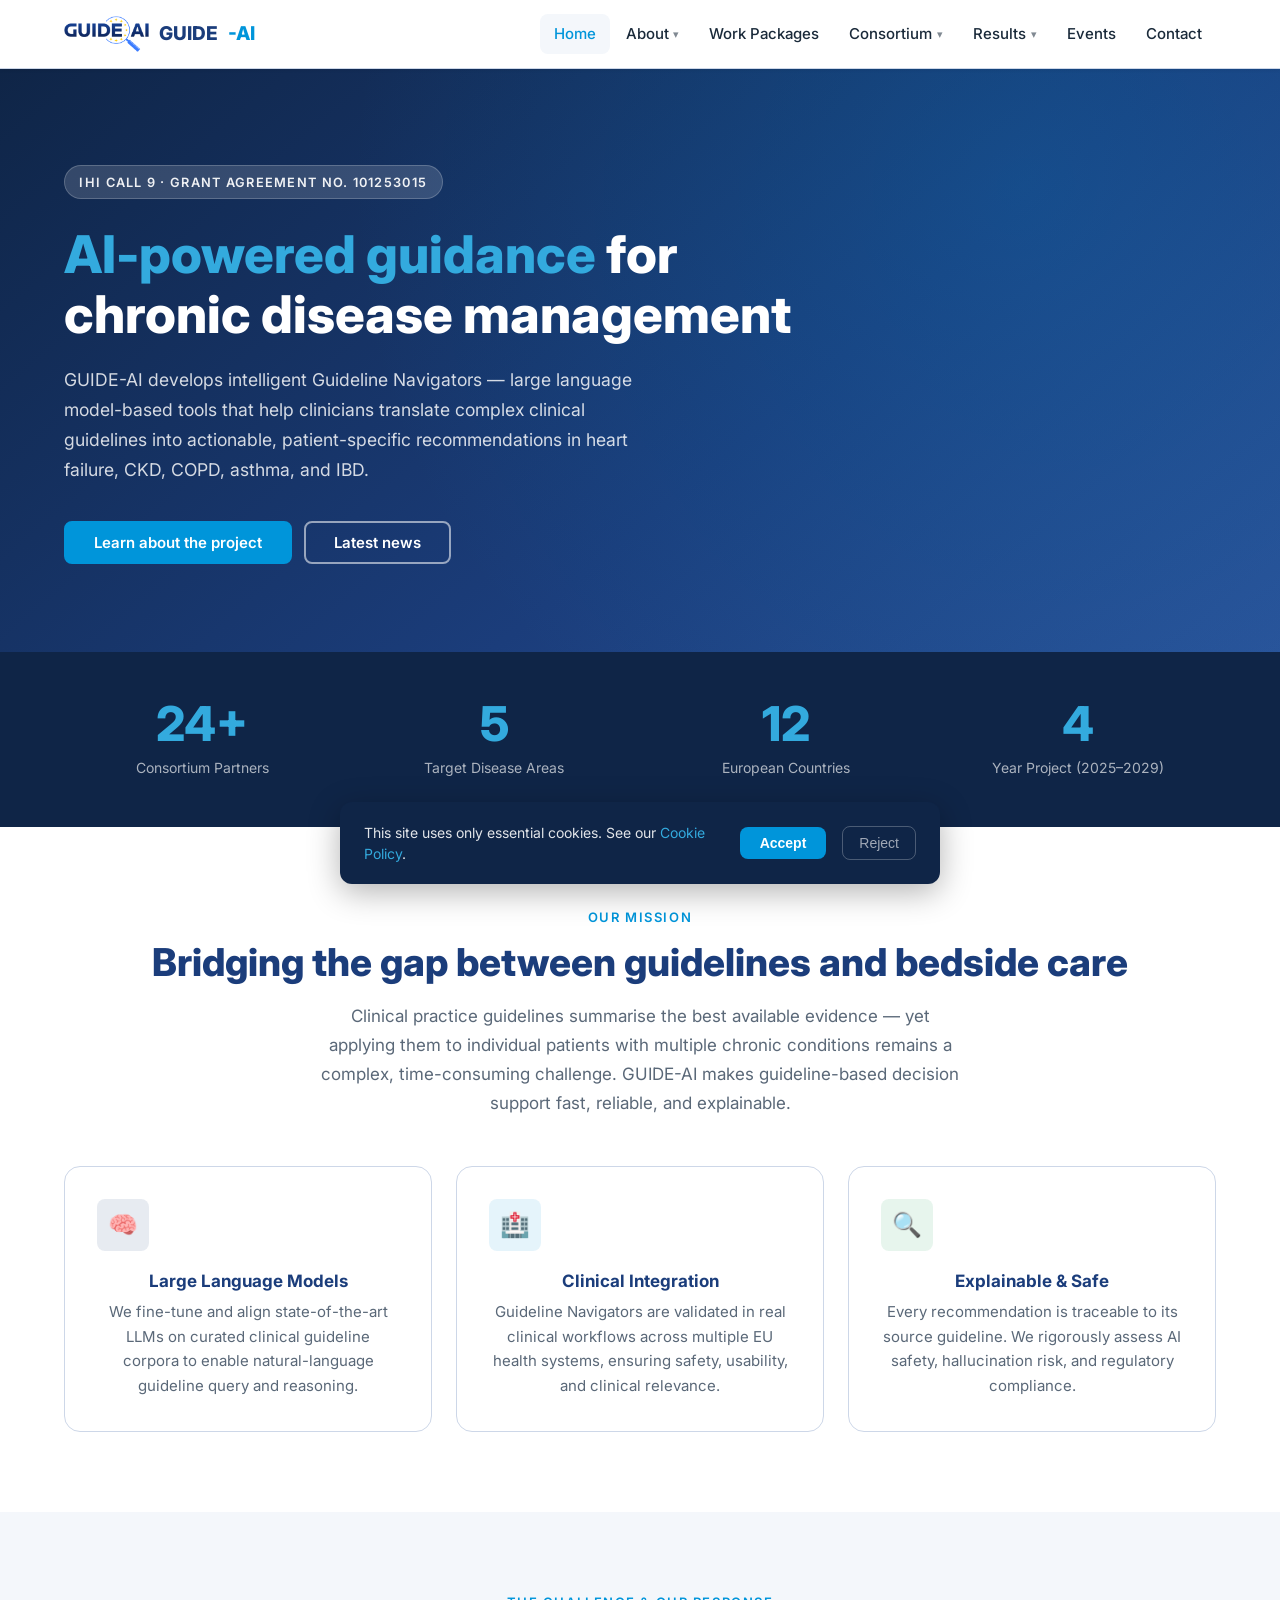
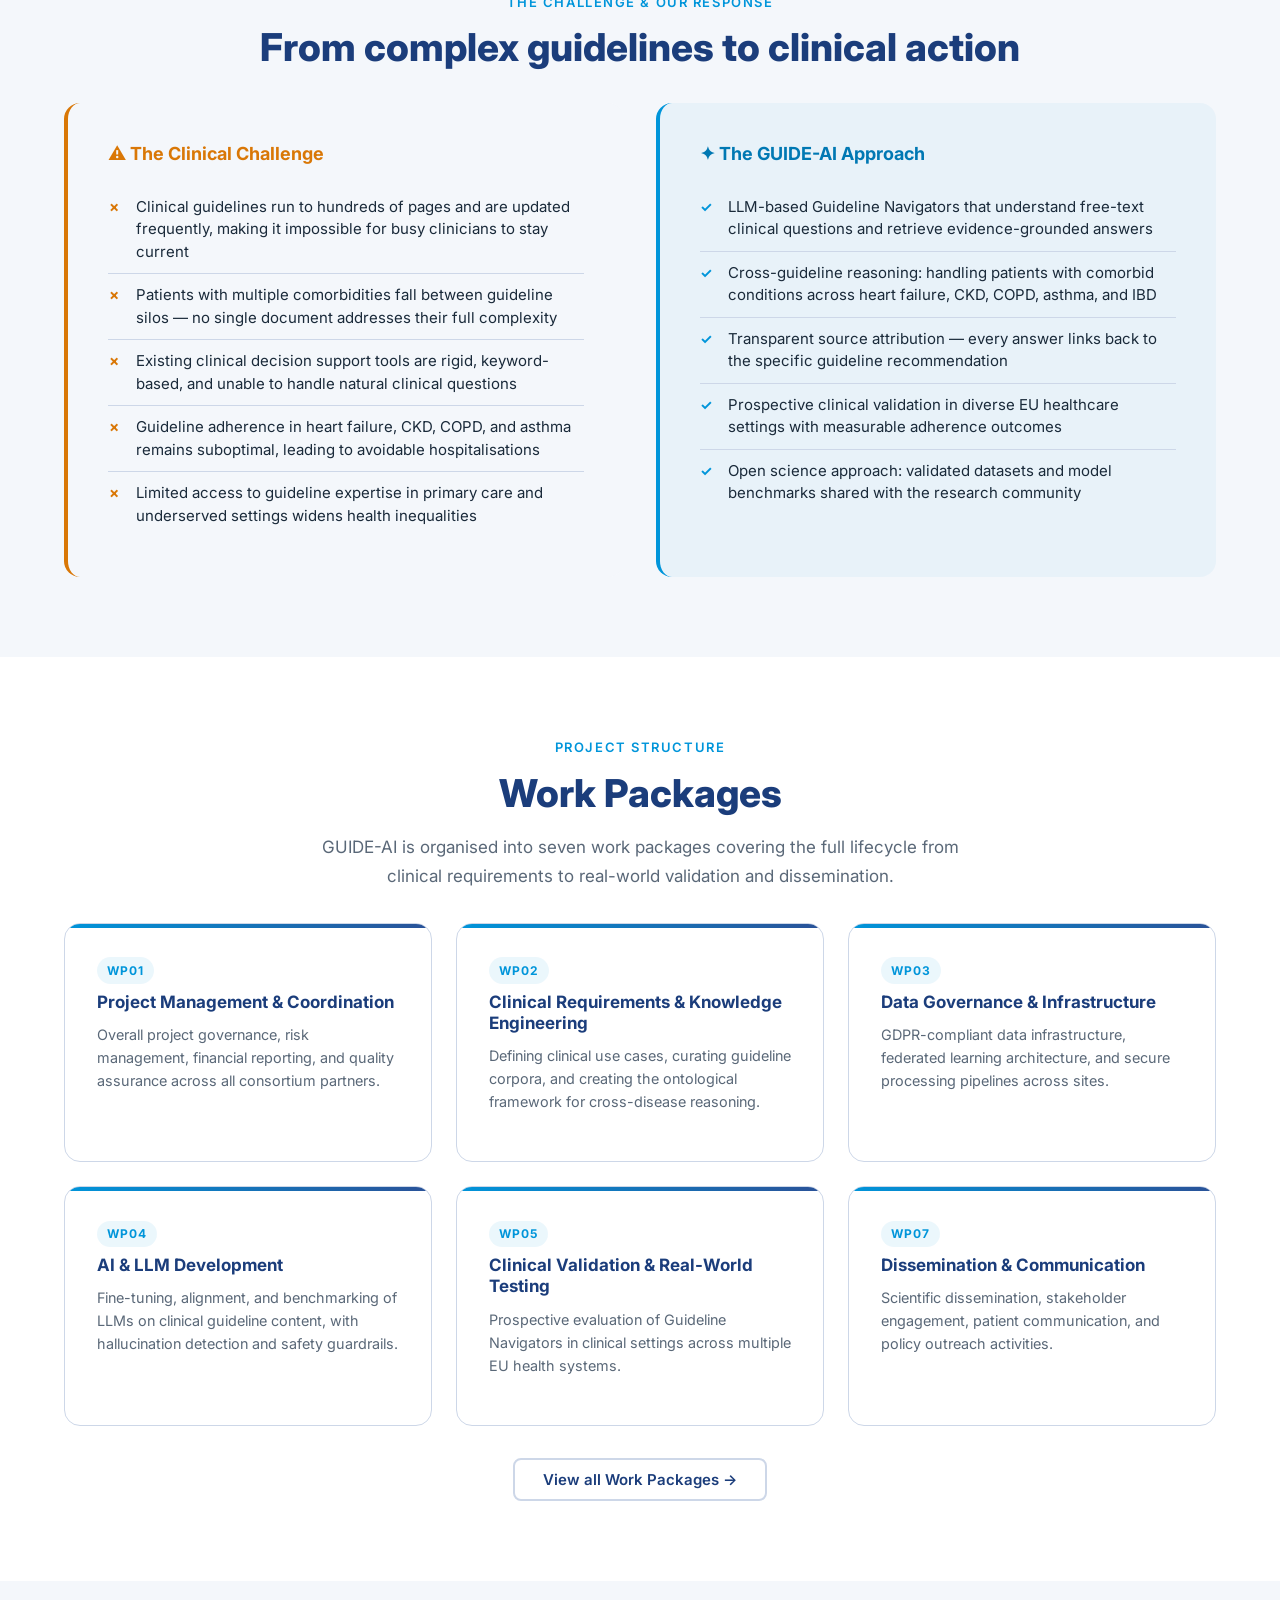
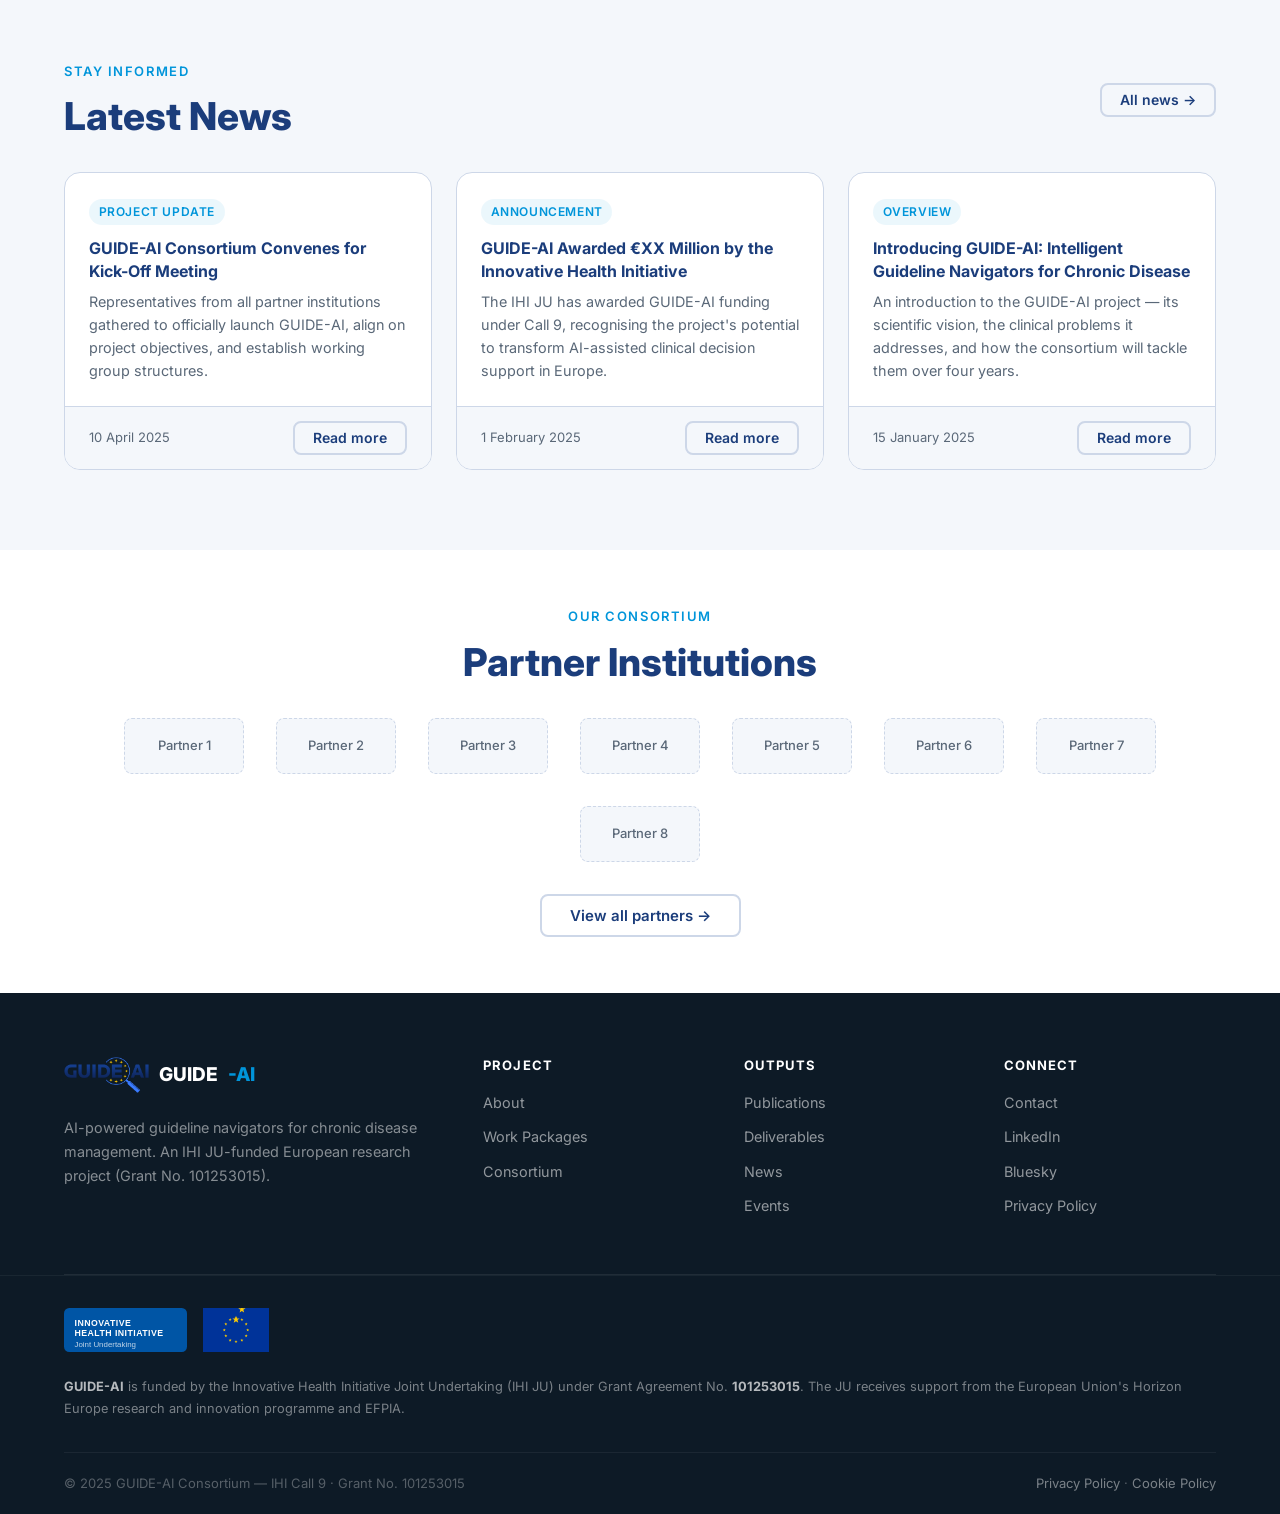
==== index.html @ acfbe8be "first vibe-coded draft" ====
<!DOCTYPE html>
<html lang="en">
<head>
  <meta charset="UTF-8">
  <meta name="viewport" content="width=device-width, initial-scale=1.0">
  <title>GUIDE-AI — AI-powered guidance for chronic disease management</title>
  <meta name="description" content="GUIDE-AI develops LLM-based Guideline Navigators to support clinical decision-making in heart failure, chronic kidney disease, COPD, and asthma. An IHI JU-funded European research project.">
  <meta property="og:title" content="GUIDE-AI">
  <meta property="og:description" content="AI-powered guideline navigators for chronic disease management.">
  <meta property="og:type" content="website">
  <link rel="icon" type="image/svg+xml" href="assets/images/favicon.svg">
  <link rel="stylesheet" href="css/style.css">
</head>
<body>

<a class="skip-link" href="#main-content">Skip to main content</a>

<!-- ═══════════════════════════════════════════════════════ NAV -->
<header>
  <nav class="navbar" role="navigation" aria-label="Main navigation">
    <div class="container">
      <div class="navbar-inner">
        <a class="navbar-brand" href="index.html" aria-label="GUIDE-AI — home">
          <img src="assets/images/logo.png" alt="" width="36" height="36" aria-hidden="true">
          GUIDE<span class="brand-ai">-AI</span>
        </a>
        <button class="nav-toggle" aria-controls="nav-menu" aria-expanded="false" aria-label="Toggle navigation">☰</button>
        <ul class="nav-menu" id="nav-menu" role="list">
          <li class="nav-item"><a class="nav-link" href="index.html">Home</a></li>
          <li class="nav-item has-dropdown">
            <a class="nav-link" href="about.html">About</a>
            <ul class="dropdown-menu" role="list">
              <li><a href="about.html#background">Background</a></li>
              <li><a href="about.html#objectives">Objectives</a></li>
              <li><a href="about.html#approach">Approach</a></li>
            </ul>
          </li>
          <li class="nav-item"><a class="nav-link" href="work-packages.html">Work Packages</a></li>
          <li class="nav-item has-dropdown">
            <a class="nav-link" href="consortium.html">Consortium</a>
            <ul class="dropdown-menu" role="list">
              <li><a href="consortium.html#partners">Partners</a></li>
              <li><a href="consortium.html#governance">Governance</a></li>
            </ul>
          </li>
          <li class="nav-item has-dropdown">
            <a class="nav-link" href="results.html">Results</a>
            <ul class="dropdown-menu" role="list">
              <li><a href="results.html#publications">Publications</a></li>
              <li><a href="results.html#deliverables">Deliverables</a></li>
              <li><a href="results.html#news">News</a></li>
            </ul>
          </li>
          <li class="nav-item"><a class="nav-link" href="events.html">Events</a></li>
          <li class="nav-item"><a class="nav-link" href="contact.html">Contact</a></li>
        </ul>
      </div>
    </div>
  </nav>
</header>

<!-- ═══════════════════════════════════════════════════════ MAIN -->
<main id="main-content">

  <!-- ── Hero ──────────────────────────────────────────────────── -->
  <section class="hero" aria-label="Project overview">
    <div class="container">
      <div class="hero-inner">
        <span class="hero-eyebrow">IHI Call 9 · Grant Agreement No. 101253015</span>
        <h1>
          <em>AI-powered guidance</em> for chronic disease management
        </h1>
        <p class="hero-lead">
          GUIDE-AI develops intelligent Guideline Navigators — large language model-based tools that
          help clinicians translate complex clinical guidelines into actionable, patient-specific recommendations
          in heart failure, CKD, COPD, asthma, and IBD.
        </p>
        <div class="hero-actions">
          <a href="about.html" class="btn btn-primary">Learn about the project</a>
          <a href="results.html#news" class="btn btn-outline-white">Latest news</a>
        </div>
      </div>
    </div>
  </section>

  <!-- ── Stats bar ─────────────────────────────────────────────── -->
  <section class="stats-bar" aria-label="Project at a glance">
    <div class="container">
      <div class="stats-grid">
        <!-- TODO: Update partner count when consortium is finalised -->
        <div class="stat-item">
          <span class="stat-number" data-target="24" data-suffix="+">24+</span>
          <span class="stat-label">Consortium Partners</span>
        </div>
        <div class="stat-item">
          <span class="stat-number" data-target="5">5</span>
          <span class="stat-label">Target Disease Areas</span>
        </div>
        <!-- TODO: Update country count -->
        <div class="stat-item">
          <span class="stat-number" data-target="12">12</span>
          <span class="stat-label">European Countries</span>
        </div>
        <div class="stat-item">
          <span class="stat-number" data-target="4">4</span>
          <span class="stat-label">Year Project (2025–2029)</span>
        </div>
      </div>
    </div>
  </section>

  <!-- ── Mission ───────────────────────────────────────────────── -->
  <section class="section" aria-labelledby="mission-heading">
    <div class="container text-center">
      <span class="section-label">Our Mission</span>
      <h2 class="section-title" id="mission-heading">Bridging the gap between guidelines and bedside care</h2>
      <p class="section-subtitle" style="margin: 0 auto 3rem;">
        Clinical practice guidelines summarise the best available evidence — yet applying them to individual patients
        with multiple chronic conditions remains a complex, time-consuming challenge.
        GUIDE-AI makes guideline-based decision support fast, reliable, and explainable.
      </p>
      <div class="grid-3">
        <div class="card aos">
          <div class="card-icon card-icon-blue" aria-hidden="true">🧠</div>
          <h3>Large Language Models</h3>
          <p>We fine-tune and align state-of-the-art LLMs on curated clinical guideline corpora to enable natural-language guideline query and reasoning.</p>
        </div>
        <div class="card aos aos-delay-1">
          <div class="card-icon card-icon-teal" aria-hidden="true">🏥</div>
          <h3>Clinical Integration</h3>
          <p>Guideline Navigators are validated in real clinical workflows across multiple EU health systems, ensuring safety, usability, and clinical relevance.</p>
        </div>
        <div class="card aos aos-delay-2">
          <div class="card-icon card-icon-success" aria-hidden="true">🔍</div>
          <h3>Explainable &amp; Safe</h3>
          <p>Every recommendation is traceable to its source guideline. We rigorously assess AI safety, hallucination risk, and regulatory compliance.</p>
        </div>
      </div>
    </div>
  </section>

  <!-- ── Problem / Solution ────────────────────────────────────── -->
  <section class="section section-light" aria-labelledby="ps-heading">
    <div class="container">
      <div class="text-center mb-lg">
        <span class="section-label">The Challenge &amp; Our Response</span>
        <h2 class="section-title" id="ps-heading">From complex guidelines to clinical action</h2>
      </div>
      <div class="ps-grid">
        <div class="ps-block problem">
          <h3>⚠ The Clinical Challenge</h3>
          <ul>
            <li>Clinical guidelines run to hundreds of pages and are updated frequently, making it impossible for busy clinicians to stay current</li>
            <li>Patients with multiple comorbidities fall between guideline silos — no single document addresses their full complexity</li>
            <li>Existing clinical decision support tools are rigid, keyword-based, and unable to handle natural clinical questions</li>
            <li>Guideline adherence in heart failure, CKD, COPD, and asthma remains suboptimal, leading to avoidable hospitalisations</li>
            <li>Limited access to guideline expertise in primary care and underserved settings widens health inequalities</li>
          </ul>
        </div>
        <div class="ps-block solution">
          <h3>✦ The GUIDE-AI Approach</h3>
          <ul>
            <li>LLM-based Guideline Navigators that understand free-text clinical questions and retrieve evidence-grounded answers</li>
            <li>Cross-guideline reasoning: handling patients with comorbid conditions across heart failure, CKD, COPD, asthma, and IBD</li>
            <li>Transparent source attribution — every answer links back to the specific guideline recommendation</li>
            <li>Prospective clinical validation in diverse EU healthcare settings with measurable adherence outcomes</li>
            <li>Open science approach: validated datasets and model benchmarks shared with the research community</li>
          </ul>
        </div>
      </div>
    </div>
  </section>

  <!-- ── Work Packages (overview) ──────────────────────────────── -->
  <section class="section" aria-labelledby="wp-overview-heading">
    <div class="container">
      <div class="text-center mb-lg">
        <span class="section-label">Project Structure</span>
        <h2 class="section-title" id="wp-overview-heading">Work Packages</h2>
        <p class="section-subtitle" style="margin: 0 auto;">
          GUIDE-AI is organised into seven work packages covering the full lifecycle from clinical requirements to real-world validation and dissemination.
        </p>
      </div>
      <div class="grid-3">
        <div class="wp-card aos">
          <span class="wp-number">WP01</span>
          <h3>Project Management &amp; Coordination</h3>
          <p>Overall project governance, risk management, financial reporting, and quality assurance across all consortium partners.</p>
        </div>
        <div class="wp-card aos aos-delay-1">
          <span class="wp-number">WP02</span>
          <h3>Clinical Requirements &amp; Knowledge Engineering</h3>
          <p>Defining clinical use cases, curating guideline corpora, and creating the ontological framework for cross-disease reasoning.</p>
        </div>
        <div class="wp-card aos aos-delay-2">
          <span class="wp-number">WP03</span>
          <h3>Data Governance &amp; Infrastructure</h3>
          <p>GDPR-compliant data infrastructure, federated learning architecture, and secure processing pipelines across sites.</p>
        </div>
        <div class="wp-card aos">
          <span class="wp-number">WP04</span>
          <h3>AI &amp; LLM Development</h3>
          <p>Fine-tuning, alignment, and benchmarking of LLMs on clinical guideline content, with hallucination detection and safety guardrails.</p>
        </div>
        <div class="wp-card aos aos-delay-1">
          <span class="wp-number">WP05</span>
          <h3>Clinical Validation &amp; Real-World Testing</h3>
          <p>Prospective evaluation of Guideline Navigators in clinical settings across multiple EU health systems.</p>
        </div>
        <div class="wp-card aos aos-delay-2">
          <span class="wp-number">WP07</span>
          <h3>Dissemination &amp; Communication</h3>
          <p>Scientific dissemination, stakeholder engagement, patient communication, and policy outreach activities.</p>
        </div>
      </div>
      <div class="text-center mt-lg">
        <a href="work-packages.html" class="btn btn-outline">View all Work Packages →</a>
      </div>
    </div>
  </section>

  <!-- ── News ──────────────────────────────────────────────────── -->
  <section class="section section-light" aria-labelledby="news-heading">
    <div class="container">
      <div class="d-flex align-center flex-wrap gap-md mb-lg" style="justify-content: space-between;">
        <div>
          <span class="section-label">Stay Informed</span>
          <h2 class="section-title" id="news-heading" style="margin-bottom:0">Latest News</h2>
        </div>
        <a href="results.html#news" class="btn btn-outline btn-sm">All news →</a>
      </div>
      <div class="grid-3">
        <!-- News item 1 -->
        <article class="news-card aos">
          <div class="news-card-body">
            <span class="news-tag">Project Update</span>
            <h3>GUIDE-AI Consortium Convenes for Kick-Off Meeting</h3>
            <p>Representatives from all partner institutions gathered to officially launch GUIDE-AI, align on project objectives, and establish working group structures.</p>
          </div>
          <div class="news-card-footer">
            <time class="news-date" datetime="2025-04-10">10 April 2025</time>
            <a href="results.html#news" class="btn btn-outline btn-sm">Read more</a>
          </div>
        </article>
        <!-- News item 2 -->
        <article class="news-card aos aos-delay-1">
          <div class="news-card-body">
            <span class="news-tag">Announcement</span>
            <h3>GUIDE-AI Awarded €XX Million by the Innovative Health Initiative</h3>
            <p>The IHI JU has awarded GUIDE-AI funding under Call 9, recognising the project's potential to transform AI-assisted clinical decision support in Europe.</p>
          </div>
          <div class="news-card-footer">
            <time class="news-date" datetime="2025-02-01">1 February 2025</time>
            <a href="results.html#news" class="btn btn-outline btn-sm">Read more</a>
          </div>
        </article>
        <!-- News item 3 -->
        <article class="news-card aos aos-delay-2">
          <div class="news-card-body">
            <span class="news-tag">Overview</span>
            <h3>Introducing GUIDE-AI: Intelligent Guideline Navigators for Chronic Disease</h3>
            <p>An introduction to the GUIDE-AI project — its scientific vision, the clinical problems it addresses, and how the consortium will tackle them over four years.</p>
          </div>
          <div class="news-card-footer">
            <time class="news-date" datetime="2025-01-15">15 January 2025</time>
            <a href="results.html#news" class="btn btn-outline btn-sm">Read more</a>
          </div>
        </article>
      </div>
    </div>
  </section>

  <!-- ── Partners strip ────────────────────────────────────────── -->
  <section class="partners-strip" aria-labelledby="partners-heading">
    <div class="container text-center">
      <span class="section-label">Our Consortium</span>
      <h2 class="section-title" id="partners-heading" style="margin-bottom:2rem;">Partner Institutions</h2>
      <!-- TODO: Replace placeholders with actual partner logos once received -->
      <div class="partners-grid">
        <div class="partner-placeholder">Partner 1</div>
        <div class="partner-placeholder">Partner 2</div>
        <div class="partner-placeholder">Partner 3</div>
        <div class="partner-placeholder">Partner 4</div>
        <div class="partner-placeholder">Partner 5</div>
        <div class="partner-placeholder">Partner 6</div>
        <div class="partner-placeholder">Partner 7</div>
        <div class="partner-placeholder">Partner 8</div>
      </div>
      <a href="consortium.html" class="btn btn-outline mt-lg">View all partners →</a>
    </div>
  </section>

</main>

<!-- ═══════════════════════════════════════════════════════ FOOTER -->
<footer class="footer" role="contentinfo">
  <div class="container">
    <div class="footer-top">
      <div class="footer-brand">
        <a class="navbar-brand" href="index.html" aria-label="GUIDE-AI — home">
          <img src="assets/images/logo.png" alt="" width="30" height="30" aria-hidden="true">
          GUIDE<span class="brand-ai">-AI</span>
        </a>
        <p>AI-powered guideline navigators for chronic disease management. An IHI JU-funded European research project (Grant No. 101253015).</p>
      </div>
      <div class="footer-col">
        <h4>Project</h4>
        <ul>
          <li><a href="about.html">About</a></li>
          <li><a href="work-packages.html">Work Packages</a></li>
          <li><a href="consortium.html">Consortium</a></li>
        </ul>
      </div>
      <div class="footer-col">
        <h4>Outputs</h4>
        <ul>
          <li><a href="results.html#publications">Publications</a></li>
          <li><a href="results.html#deliverables">Deliverables</a></li>
          <li><a href="results.html#news">News</a></li>
          <li><a href="events.html">Events</a></li>
        </ul>
      </div>
      <div class="footer-col">
        <h4>Connect</h4>
        <ul>
          <li><a href="contact.html">Contact</a></li>
          <!-- TODO: Update with real LinkedIn/Bluesky handles -->
          <li><a href="https://linkedin.com" target="_blank" rel="noopener noreferrer">LinkedIn</a></li>
          <li><a href="https://bsky.app" target="_blank" rel="noopener noreferrer">Bluesky</a></li>
          <li><a href="privacy.html">Privacy Policy</a></li>
        </ul>
      </div>
    </div>
  </div>
  <div class="footer-eu-bar">
    <div class="container">
      <div class="footer-eu-inner">
        <div class="footer-eu-logos">
          <img src="assets/images/ihi-logo.svg" alt="IHI Joint Undertaking" height="38">
          <img src="assets/images/eu-flag.svg" alt="European Union" height="32">
        </div>
        <p class="footer-eu-text">
          <strong>GUIDE-AI</strong> is funded by the Innovative Health Initiative Joint Undertaking (IHI JU) under Grant Agreement No.&nbsp;<strong>101253015</strong>.
          The JU receives support from the European Union's Horizon Europe research and innovation programme and EFPIA.
        </p>
      </div>
    </div>
  </div>
  <div class="container">
    <div class="footer-bottom">
      <span>© 2025 GUIDE-AI Consortium — IHI Call 9 · Grant No. 101253015</span>
      <span><a href="privacy.html">Privacy Policy</a> · <a href="privacy.html#cookies">Cookie Policy</a></span>
    </div>
  </div>
</footer>

<script src="js/main.js"></script>
</body>
</html>
---- css/style.css ----
@import url('https://fonts.googleapis.com/css2?family=Inter:wght@300;400;500;600;700;800&display=swap');

/* =============================================================
   CSS Variables  –  swap brand colours here when assets arrive
   ============================================================= */
:root {
  --primary:        #1B3D7B;
  --primary-dark:   #0F2547;
  --primary-light:  #2A5298;
  --accent:         #0095DA;
  --accent-dark:    #0078B3;
  --accent-light:   #33AADE;

  --white:   #FFFFFF;
  --light:   #F4F7FB;
  --mid:     #E2EAF4;
  --border:  #CDD7E8;
  --text:    #1A2A3A;
  --muted:   #5A6878;
  --dark:    #0D1A26;

  --success: #1A9C4F;
  --warning: #D97706;

  --section-y:  5rem;
  --radius:     0.5rem;
  --radius-lg:  1rem;
  --shadow-sm:  0 1px 4px rgba(0,0,0,.08);
  --shadow:     0 4px 20px rgba(0,0,0,.10);
  --shadow-lg:  0 8px 40px rgba(0,0,0,.14);
  --transition: .25s ease;
}

/* =============================================================
   Reset & base
   ============================================================= */
*, *::before, *::after { box-sizing: border-box; margin: 0; padding: 0; }

html { scroll-behavior: smooth; font-size: 16px; }

body {
  font-family: 'Inter', -apple-system, BlinkMacSystemFont, 'Segoe UI', sans-serif;
  color: var(--text);
  background: var(--white);
  line-height: 1.65;
  overflow-x: hidden;
}

img { max-width: 100%; height: auto; display: block; }

a { color: var(--accent); text-decoration: none; transition: color var(--transition); }
a:hover { color: var(--accent-dark); }

h1, h2, h3, h4, h5, h6 {
  font-weight: 700;
  line-height: 1.25;
  color: var(--primary);
}

/* =============================================================
   Skip link (accessibility)
   ============================================================= */
.skip-link {
  position: absolute;
  top: -100%;
  left: 1rem;
  background: var(--accent);
  color: var(--white);
  padding: .5rem 1rem;
  border-radius: 0 0 var(--radius) var(--radius);
  font-weight: 600;
  z-index: 9999;
  transition: top .2s;
}
.skip-link:focus { top: 0; }

/* =============================================================
   Layout helpers
   ============================================================= */
.container {
  width: 100%;
  max-width: 1200px;
  margin: 0 auto;
  padding: 0 1.5rem;
}

.section      { padding: var(--section-y) 0; }
.section-light { background: var(--light); }
.section-mid   { background: var(--mid); }
.section-dark  {
  background: var(--primary);
  color: var(--white);
}
.section-dark h2,
.section-dark h3 { color: var(--white); }
.section-dark .section-label   { color: var(--accent-light); }
.section-dark .section-subtitle { color: rgba(255,255,255,.75); }

.grid-2 { display: grid; grid-template-columns: 1fr 1fr;          gap: 2rem; }
.grid-3 { display: grid; grid-template-columns: repeat(3, 1fr);   gap: 1.5rem; }
.grid-4 { display: grid; grid-template-columns: repeat(4, 1fr);   gap: 1.5rem; }

/* =============================================================
   Typography helpers
   ============================================================= */
.section-label {
  display: block;
  font-size: .8125rem;
  font-weight: 600;
  letter-spacing: .12em;
  text-transform: uppercase;
  color: var(--accent);
  margin-bottom: .625rem;
}

.section-title {
  font-size: clamp(1.75rem, 3vw, 2.5rem);
  font-weight: 800;
  color: var(--primary);
  margin-bottom: 1rem;
}

.section-subtitle {
  font-size: 1.0625rem;
  color: var(--muted);
  max-width: 640px;
  line-height: 1.7;
}

/* =============================================================
   Buttons
   ============================================================= */
.btn {
  display: inline-flex;
  align-items: center;
  gap: .5rem;
  padding: .75rem 1.75rem;
  font-size: .9375rem;
  font-weight: 600;
  border-radius: var(--radius);
  border: 2px solid transparent;
  cursor: pointer;
  text-decoration: none;
  transition: var(--transition);
  line-height: 1;
  white-space: nowrap;
}

.btn-primary {
  background: var(--accent);
  color: var(--white);
  border-color: var(--accent);
}
.btn-primary:hover {
  background: var(--accent-dark);
  border-color: var(--accent-dark);
  color: var(--white);
  box-shadow: 0 4px 20px rgba(0,149,218,.4);
  transform: translateY(-1px);
}

.btn-outline-white {
  background: transparent;
  color: var(--white);
  border-color: rgba(255,255,255,.55);
}
.btn-outline-white:hover {
  background: rgba(255,255,255,.12);
  border-color: var(--white);
  color: var(--white);
}

.btn-outline {
  background: transparent;
  color: var(--primary);
  border-color: var(--border);
}
.btn-outline:hover {
  border-color: var(--accent);
  color: var(--accent);
  background: rgba(0,149,218,.05);
}

.btn-sm { padding: .5rem 1.125rem; font-size: .875rem; }

/* =============================================================
   Navigation
   ============================================================= */
.navbar {
  position: sticky;
  top: 0;
  z-index: 1000;
  background: var(--white);
  border-bottom: 1px solid var(--border);
  box-shadow: var(--shadow-sm);
  transition: box-shadow var(--transition);
}
.navbar.scrolled { box-shadow: var(--shadow); }

.navbar-inner {
  display: flex;
  align-items: center;
  justify-content: space-between;
  height: 68px;
}

.navbar-brand {
  display: inline-flex;
  align-items: center;
  gap: .625rem;
  color: var(--primary);
  font-weight: 800;
  font-size: 1.1875rem;
  text-decoration: none;
  flex-shrink: 0;
}
.navbar-brand img { height: 36px; width: auto; }
.navbar-brand .brand-ai { color: var(--accent); }

.nav-menu {
  display: flex;
  align-items: center;
  gap: .125rem;
  list-style: none;
}

.nav-item { position: relative; }

.nav-link {
  display: block;
  padding: .5rem .875rem;
  font-size: .9375rem;
  font-weight: 500;
  color: var(--text);
  border-radius: var(--radius);
  transition: var(--transition);
  white-space: nowrap;
  text-decoration: none;
}
.nav-link:hover,
.nav-link.active { color: var(--accent); background: var(--light); }

.has-dropdown > .nav-link::after {
  content: '▾';
  margin-left: .3rem;
  font-size: .7rem;
  opacity: .55;
  vertical-align: middle;
}

.dropdown-menu {
  display: none;
  position: absolute;
  top: calc(100% + .375rem);
  left: 0;
  background: var(--white);
  border: 1px solid var(--border);
  border-radius: var(--radius);
  box-shadow: var(--shadow);
  min-width: 200px;
  padding: .375rem;
  z-index: 200;
}
.dropdown-menu a {
  display: block;
  padding: .5rem .75rem;
  color: var(--text);
  font-size: .9rem;
  border-radius: calc(var(--radius) - 2px);
  transition: var(--transition);
  text-decoration: none;
}
.dropdown-menu a:hover { color: var(--accent); background: var(--light); }

.has-dropdown:hover .dropdown-menu,
.has-dropdown:focus-within .dropdown-menu { display: block; }

.nav-toggle {
  display: none;
  background: none;
  border: 1px solid var(--border);
  border-radius: var(--radius);
  padding: .4rem .65rem;
  cursor: pointer;
  color: var(--text);
  font-size: 1.3rem;
  line-height: 1;
  transition: var(--transition);
}
.nav-toggle:hover { background: var(--light); }

/* =============================================================
   Hero
   ============================================================= */
.hero {
  position: relative;
  overflow: hidden;
  background: linear-gradient(140deg, var(--primary-dark) 0%, var(--primary) 60%, var(--primary-light) 100%);
  color: var(--white);
  padding: 6rem 0 5.5rem;
}
.hero::after {
  content: '';
  position: absolute;
  inset: 0;
  background-image: radial-gradient(circle at 80% 20%, rgba(0,149,218,.18) 0%, transparent 60%);
  pointer-events: none;
}

.hero-inner {
  position: relative;
  z-index: 1;
  max-width: 760px;
}

.hero-eyebrow {
  display: inline-block;
  background: rgba(255,255,255,.15);
  color: rgba(255,255,255,.92);
  font-size: .8rem;
  font-weight: 600;
  letter-spacing: .1em;
  text-transform: uppercase;
  padding: .35rem .9rem;
  border-radius: 100px;
  margin-bottom: 1.625rem;
  border: 1px solid rgba(255,255,255,.2);
}

.hero h1 {
  color: var(--white);
  font-size: clamp(2rem, 4.5vw, 3.25rem);
  font-weight: 800;
  line-height: 1.15;
  margin-bottom: 1.25rem;
}
.hero h1 em { font-style: normal; color: var(--accent-light); }

.hero-lead {
  font-size: 1.1rem;
  color: rgba(255,255,255,.82);
  margin-bottom: 2.25rem;
  line-height: 1.7;
  max-width: 600px;
}

.hero-actions { display: flex; flex-wrap: wrap; gap: .75rem; align-items: center; }

/* =============================================================
   Stats bar
   ============================================================= */
.stats-bar {
  background: var(--primary-dark);
  padding: 3rem 0;
}

.stats-grid {
  display: grid;
  grid-template-columns: repeat(4, 1fr);
  gap: 1rem;
  text-align: center;
}

.stat-item {}

.stat-number {
  display: block;
  font-size: clamp(2.25rem, 4vw, 3rem);
  font-weight: 800;
  color: var(--accent-light);
  line-height: 1;
}

.stat-label {
  display: block;
  font-size: .875rem;
  color: rgba(255,255,255,.65);
  margin-top: .5rem;
  font-weight: 400;
}

/* =============================================================
   Cards
   ============================================================= */
.card {
  background: var(--white);
  border: 1px solid var(--border);
  border-radius: var(--radius-lg);
  padding: 2rem;
  height: 100%;
  transition: var(--transition);
}
.card:hover { box-shadow: var(--shadow); border-color: var(--accent-light); transform: translateY(-2px); }

.card-icon {
  width: 52px;
  height: 52px;
  border-radius: var(--radius);
  display: flex;
  align-items: center;
  justify-content: center;
  font-size: 1.5rem;
  margin-bottom: 1.25rem;
  flex-shrink: 0;
}
.card-icon-blue    { background: rgba(27,61,123,.1); }
.card-icon-teal    { background: rgba(0,149,218,.1); }
.card-icon-success { background: rgba(26,156,79,.1); }

.card h3 { font-size: 1.0625rem; margin-bottom: .5rem; color: var(--primary); }
.card p  { font-size: .9375rem; color: var(--muted); margin: 0; line-height: 1.65; }

/* =============================================================
   Problem / Solution block
   ============================================================= */
.ps-grid {
  display: grid;
  grid-template-columns: 1fr 1fr;
  gap: 2rem;
  align-items: stretch;
}

.ps-block {
  padding: 2.5rem;
  border-radius: var(--radius-lg);
}
.ps-block.problem {
  background: var(--light);
  border-left: 4px solid var(--warning);
}
.ps-block.solution {
  background: rgba(0,149,218,.05);
  border-left: 4px solid var(--accent);
}

.ps-block h3 {
  font-size: 1.125rem;
  margin-bottom: 1.25rem;
  display: flex;
  align-items: center;
  gap: .625rem;
}
.ps-block.problem h3 { color: var(--warning); }
.ps-block.solution h3 { color: var(--accent-dark); }

.ps-block ul { list-style: none; }
.ps-block ul li {
  padding: .625rem 0 .625rem 1.75rem;
  position: relative;
  font-size: .9375rem;
  color: var(--text);
  border-bottom: 1px solid var(--border);
  line-height: 1.5;
}
.ps-block ul li:last-child { border-bottom: none; }
.ps-block ul li::before {
  position: absolute;
  left: 0;
  font-weight: 700;
  font-size: .875rem;
}
.ps-block.problem  ul li::before { content: '✗'; color: var(--warning); }
.ps-block.solution ul li::before { content: '✓'; color: var(--accent); }

/* =============================================================
   WP Cards
   ============================================================= */
.wp-card {
  background: var(--white);
  border: 1px solid var(--border);
  border-radius: var(--radius-lg);
  padding: 2rem;
  position: relative;
  overflow: hidden;
  transition: var(--transition);
  height: 100%;
}
.wp-card::before {
  content: '';
  position: absolute;
  top: 0; left: 0; right: 0;
  height: 4px;
  background: linear-gradient(90deg, var(--accent), var(--primary-light));
}
.wp-card:hover { box-shadow: var(--shadow); transform: translateY(-2px); }

.wp-number {
  display: inline-block;
  font-size: .75rem;
  font-weight: 700;
  letter-spacing: .1em;
  text-transform: uppercase;
  color: var(--accent);
  margin-bottom: .5rem;
  background: rgba(0,149,218,.08);
  padding: .2rem .6rem;
  border-radius: 100px;
}

.wp-card h3 { font-size: 1.0625rem; margin-bottom: .625rem; color: var(--primary); }
.wp-card p  { font-size: .9rem; color: var(--muted); margin-bottom: 1rem; line-height: 1.6; }

.wp-lead {
  font-size: .8125rem;
  color: var(--muted);
  display: flex;
  align-items: center;
  gap: .35rem;
}
.wp-lead::before { content: '👤'; font-size: .75rem; }

/* =============================================================
   News cards
   ============================================================= */
.news-card {
  background: var(--white);
  border: 1px solid var(--border);
  border-radius: var(--radius-lg);
  overflow: hidden;
  display: flex;
  flex-direction: column;
  transition: var(--transition);
}
.news-card:hover { box-shadow: var(--shadow); transform: translateY(-2px); }

.news-card-body { padding: 1.5rem; flex: 1; }
.news-card-footer {
  padding: .875rem 1.5rem;
  background: var(--light);
  border-top: 1px solid var(--border);
  display: flex;
  align-items: center;
  justify-content: space-between;
}

.news-tag {
  display: inline-block;
  font-size: .75rem;
  font-weight: 600;
  letter-spacing: .05em;
  text-transform: uppercase;
  color: var(--accent);
  background: rgba(0,149,218,.08);
  padding: .2rem .6rem;
  border-radius: 100px;
  margin-bottom: .75rem;
}

.news-card h3 { font-size: 1rem; margin-bottom: .5rem; color: var(--primary); line-height: 1.4; }
.news-card p  { font-size: .9rem; color: var(--muted); margin: 0; line-height: 1.6; }

.news-date { font-size: .8125rem; color: var(--muted); }

/* =============================================================
   Partners strip
   ============================================================= */
.partners-strip { padding: 3.5rem 0; }

.partners-grid {
  display: flex;
  flex-wrap: wrap;
  gap: 2rem;
  align-items: center;
  justify-content: center;
}

.partner-placeholder {
  display: flex;
  align-items: center;
  justify-content: center;
  height: 56px;
  min-width: 120px;
  padding: 0 1.25rem;
  background: var(--light);
  border: 1px dashed var(--border);
  border-radius: var(--radius);
  font-size: .8125rem;
  color: var(--muted);
  font-weight: 500;
  transition: var(--transition);
}
.partner-placeholder:hover { border-color: var(--accent-light); color: var(--accent-dark); }

.partner-logo {
  height: 52px;
  width: auto;
  max-width: 140px;
  filter: grayscale(1);
  opacity: .6;
  transition: var(--transition);
  object-fit: contain;
}
.partner-logo:hover { filter: grayscale(0); opacity: 1; }

/* =============================================================
   Page header (inner pages)
   ============================================================= */
.page-header {
  background: linear-gradient(135deg, var(--primary-dark) 0%, var(--primary) 100%);
  color: var(--white);
  padding: 4rem 0;
}
.page-header h1 {
  color: var(--white);
  font-size: clamp(1.75rem, 3vw, 2.625rem);
  margin-top: 1rem;
}
.page-header p {
  color: rgba(255,255,255,.78);
  max-width: 600px;
  margin-top: .875rem;
  font-size: 1.0625rem;
  line-height: 1.7;
}

.breadcrumb {
  list-style: none;
  display: flex;
  align-items: center;
  gap: .375rem;
  font-size: .875rem;
  color: rgba(255,255,255,.55);
}
.breadcrumb li + li::before { content: '›'; margin-right: .375rem; }
.breadcrumb a { color: rgba(255,255,255,.7); }
.breadcrumb a:hover { color: var(--white); }
.breadcrumb [aria-current] { color: rgba(255,255,255,.9); }

/* =============================================================
   Tags / badges
   ============================================================= */
.tag {
  display: inline-block;
  padding: .2rem .7rem;
  border-radius: 100px;
  font-size: .75rem;
  font-weight: 600;
  background: var(--light);
  color: var(--muted);
}
.tag-blue    { background: rgba(27,61,123,.1);  color: var(--primary); }
.tag-teal    { background: rgba(0,149,218,.1);  color: var(--accent-dark); }
.tag-success { background: rgba(26,156,79,.1);  color: var(--success); }
.tag-warning { background: rgba(217,119,6,.1);  color: var(--warning); }

/* =============================================================
   Table
   ============================================================= */
.table-wrap {
  overflow-x: auto;
  border-radius: var(--radius-lg);
  border: 1px solid var(--border);
}

table { width: 100%; border-collapse: collapse; }
thead th {
  background: var(--primary);
  color: var(--white);
  padding: .875rem 1.25rem;
  text-align: left;
  font-size: .875rem;
  font-weight: 600;
  white-space: nowrap;
}
tbody td {
  padding: .875rem 1.25rem;
  border-bottom: 1px solid var(--border);
  font-size: .9rem;
  color: var(--text);
  vertical-align: top;
}
tbody tr:last-child td { border-bottom: none; }
tbody tr:nth-child(even) td { background: var(--light); }
tbody tr:hover td { background: rgba(0,149,218,.04); }

/* =============================================================
   Timeline
   ============================================================= */
.timeline { position: relative; padding-left: 2.5rem; }
.timeline::before {
  content: '';
  position: absolute;
  left: .5rem; top: 0; bottom: 0;
  width: 2px;
  background: var(--border);
}

.timeline-item { position: relative; margin-bottom: 2.25rem; }
.timeline-item::before {
  content: '';
  position: absolute;
  left: -2.25rem;
  top: .3rem;
  width: 14px; height: 14px;
  border-radius: 50%;
  background: var(--accent);
  border: 3px solid var(--white);
  box-shadow: 0 0 0 2px var(--accent);
}

.timeline-date {
  display: block;
  font-size: .8125rem;
  font-weight: 600;
  color: var(--accent);
  text-transform: uppercase;
  letter-spacing: .06em;
  margin-bottom: .25rem;
}
.timeline-item h3 { font-size: 1rem; margin-bottom: .375rem; }
.timeline-item p  { font-size: .9rem; color: var(--muted); margin: 0; }

/* =============================================================
   Alerts / callouts
   ============================================================= */
.alert {
  padding: 1rem 1.25rem;
  border-radius: var(--radius);
  border-left: 4px solid;
  font-size: .9375rem;
  line-height: 1.6;
}
.alert-info    { background: rgba(0,149,218,.07);  border-color: var(--accent);   color: var(--primary-dark); }
.alert-success { background: rgba(26,156,79,.07);  border-color: var(--success);  color: #0d4a27; }

/* =============================================================
   Events
   ============================================================= */
.event-card {
  display: flex;
  gap: 1.5rem;
  padding: 1.75rem;
  background: var(--white);
  border: 1px solid var(--border);
  border-radius: var(--radius-lg);
  transition: var(--transition);
}
.event-card:hover { box-shadow: var(--shadow); border-color: var(--accent-light); }

.event-date-box {
  flex-shrink: 0;
  width: 68px;
  height: 68px;
  background: var(--primary);
  border-radius: var(--radius);
  display: flex;
  flex-direction: column;
  align-items: center;
  justify-content: center;
  color: var(--white);
}
.event-date-box .ev-day   { font-size: 1.625rem; font-weight: 800; line-height: 1; }
.event-date-box .ev-month { font-size: .7rem; font-weight: 600; text-transform: uppercase; letter-spacing: .05em; opacity: .8; }

.event-body { flex: 1; min-width: 0; }
.event-body h3 { font-size: 1.0625rem; margin-bottom: .375rem; color: var(--primary); }
.event-body p  { font-size: .9rem; color: var(--muted); margin-bottom: .625rem; }

.event-meta {
  display: flex;
  flex-wrap: wrap;
  gap: .5rem;
  align-items: center;
  font-size: .8125rem;
  color: var(--muted);
}
.event-meta span::before { content: '•'; margin-right: .4rem; }
.event-meta span:first-child::before { content: ''; margin: 0; }

/* =============================================================
   Footer
   ============================================================= */
.footer {
  background: var(--dark);
  color: rgba(255,255,255,.65);
  padding-top: 4rem;
}

.footer-top {
  display: grid;
  grid-template-columns: 1.75fr 1fr 1fr 1fr;
  gap: 3rem;
  padding-bottom: 3rem;
  border-bottom: 1px solid rgba(255,255,255,.08);
}

.footer-brand .navbar-brand { color: var(--white); }
.footer-brand p {
  font-size: .9rem;
  color: rgba(255,255,255,.5);
  margin-top: 1rem;
  line-height: 1.65;
}

.footer-col h4 {
  color: var(--white);
  font-size: .8125rem;
  font-weight: 700;
  letter-spacing: .08em;
  text-transform: uppercase;
  margin-bottom: 1rem;
}
.footer-col ul { list-style: none; }
.footer-col ul li { margin-bottom: .5rem; }
.footer-col ul li a {
  color: rgba(255,255,255,.55);
  font-size: .9rem;
  transition: var(--transition);
  text-decoration: none;
}
.footer-col ul li a:hover { color: var(--accent-light); }

.footer-eu-bar {
  padding: 2rem 0;
  border-top: 1px solid rgba(255,255,255,.05);
}
.footer-eu-inner {
  display: flex;
  align-items: flex-start;
  gap: 1.5rem;
  flex-wrap: wrap;
}
.footer-eu-logos {
  display: flex;
  gap: 1rem;
  align-items: center;
  flex-shrink: 0;
}
.footer-eu-logos img {
  height: 44px;
  width: auto;
}
.footer-eu-text {
  font-size: .8rem;
  color: rgba(255,255,255,.45);
  line-height: 1.7;
}
.footer-eu-text strong { color: rgba(255,255,255,.7); }

.footer-bottom {
  padding: 1.25rem 0;
  border-top: 1px solid rgba(255,255,255,.06);
  display: flex;
  align-items: center;
  justify-content: space-between;
  font-size: .8125rem;
  color: rgba(255,255,255,.3);
  flex-wrap: wrap;
  gap: .5rem;
}
.footer-bottom a { color: rgba(255,255,255,.45); }
.footer-bottom a:hover { color: var(--accent-light); }

/* =============================================================
   Animate on scroll
   ============================================================= */
.aos {
  opacity: 0;
  transform: translateY(20px);
  transition: opacity .5s ease, transform .5s ease;
}
.aos.visible {
  opacity: 1;
  transform: none;
}
.aos-delay-1 { transition-delay: .1s; }
.aos-delay-2 { transition-delay: .2s; }
.aos-delay-3 { transition-delay: .3s; }
.aos-delay-4 { transition-delay: .4s; }

/* =============================================================
   Utility
   ============================================================= */
.text-center  { text-align: center; }
.mt-xs  { margin-top: .5rem; }
.mt-sm  { margin-top: 1rem; }
.mt-md  { margin-top: 1.5rem; }
.mt-lg  { margin-top: 2rem; }
.mt-xl  { margin-top: 3rem; }
.mb-xs  { margin-bottom: .5rem; }
.mb-sm  { margin-bottom: 1rem; }
.mb-md  { margin-bottom: 1.5rem; }
.mb-lg  { margin-bottom: 2rem; }
.mb-xl  { margin-bottom: 3rem; }
.d-flex       { display: flex; }
.align-center { align-items: center; }
.gap-sm       { gap: .75rem; }
.gap-md       { gap: 1.5rem; }
.flex-wrap    { flex-wrap: wrap; }
.sr-only {
  position: absolute; width: 1px; height: 1px;
  padding: 0; margin: -1px; overflow: hidden;
  clip: rect(0,0,0,0); white-space: nowrap; border: 0;
}

/* =============================================================
   Responsive
   ============================================================= */
@media (max-width: 1024px) {
  .footer-top { grid-template-columns: 1fr 1fr; }
  .grid-4 { grid-template-columns: repeat(2, 1fr); }
}

@media (max-width: 768px) {
  :root { --section-y: 3.5rem; }

  /* Mobile nav */
  .nav-menu {
    display: none;
    flex-direction: column;
    align-items: stretch;
    position: absolute;
    top: 68px; left: 0; right: 0;
    background: var(--white);
    border-top: 1px solid var(--border);
    border-bottom: 1px solid var(--border);
    padding: .75rem 1rem;
    box-shadow: var(--shadow);
    gap: 0;
    z-index: 999;
  }
  .nav-menu.open { display: flex; }
  .nav-toggle { display: block; }

  .nav-link { border-radius: var(--radius); padding: .625rem .875rem; }

  .dropdown-menu {
    position: static;
    box-shadow: none;
    border: none;
    background: var(--light);
    border-radius: var(--radius);
    padding: .25rem .5rem;
    margin: .25rem .75rem;
    display: none;
  }
  .has-dropdown.open .dropdown-menu { display: block; }
  .has-dropdown > .nav-link { display: flex; justify-content: space-between; align-items: center; }

  /* Layouts */
  .stats-grid   { grid-template-columns: repeat(2, 1fr); }
  .grid-2       { grid-template-columns: 1fr; }
  .grid-3       { grid-template-columns: 1fr; }
  .ps-grid      { grid-template-columns: 1fr; }
  .footer-top   { grid-template-columns: 1fr; gap: 2rem; }
  .footer-eu-inner { flex-direction: column; }
  .footer-bottom { justify-content: center; text-align: center; }
  .event-card   { flex-direction: column; gap: 1rem; }
  .event-date-box { width: 100%; height: 52px; flex-direction: row; gap: .5rem; border-radius: var(--radius); }

  .hero { padding: 4rem 0 3.5rem; }
}

@media (max-width: 480px) {
  .stats-grid { grid-template-columns: 1fr 1fr; }
  .hero h1 { font-size: 1.875rem; }
}

@media (prefers-reduced-motion: reduce) {
  .aos, .btn { transition: none !important; }
  html { scroll-behavior: auto; }
}
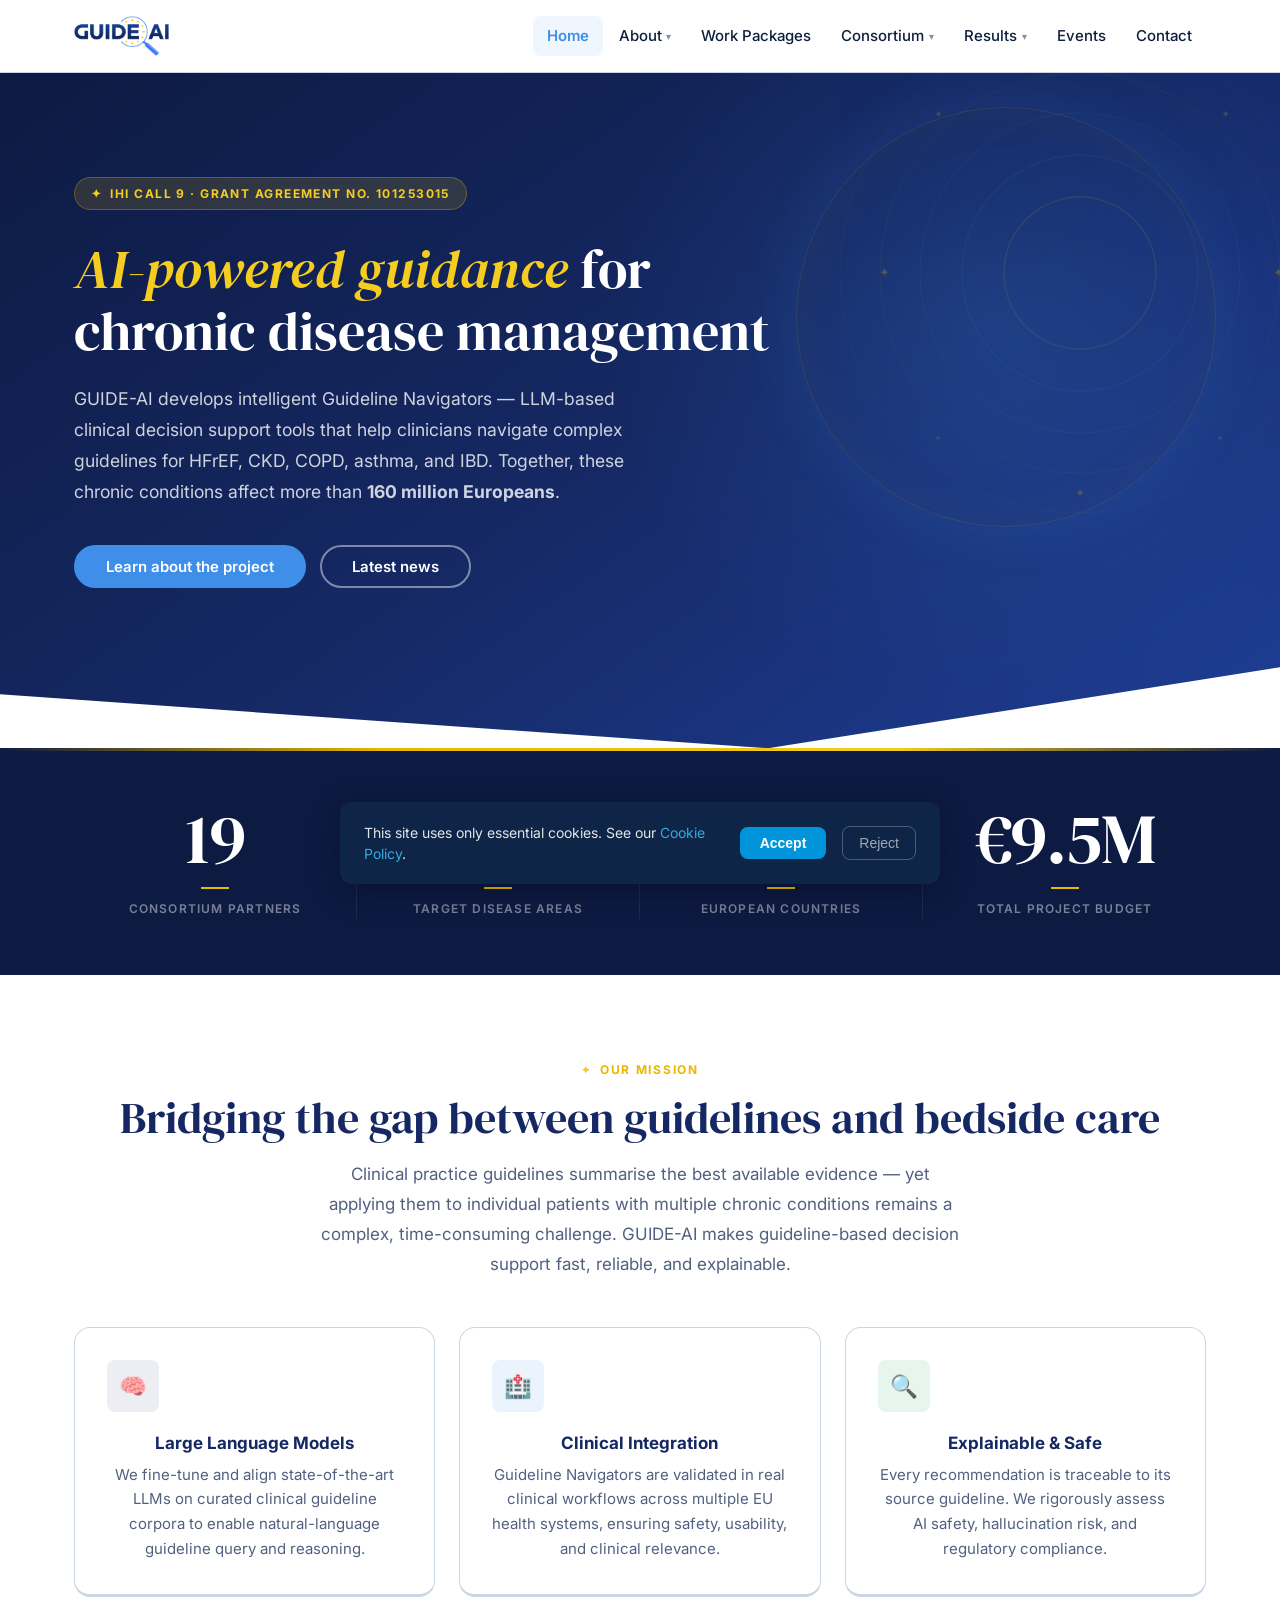
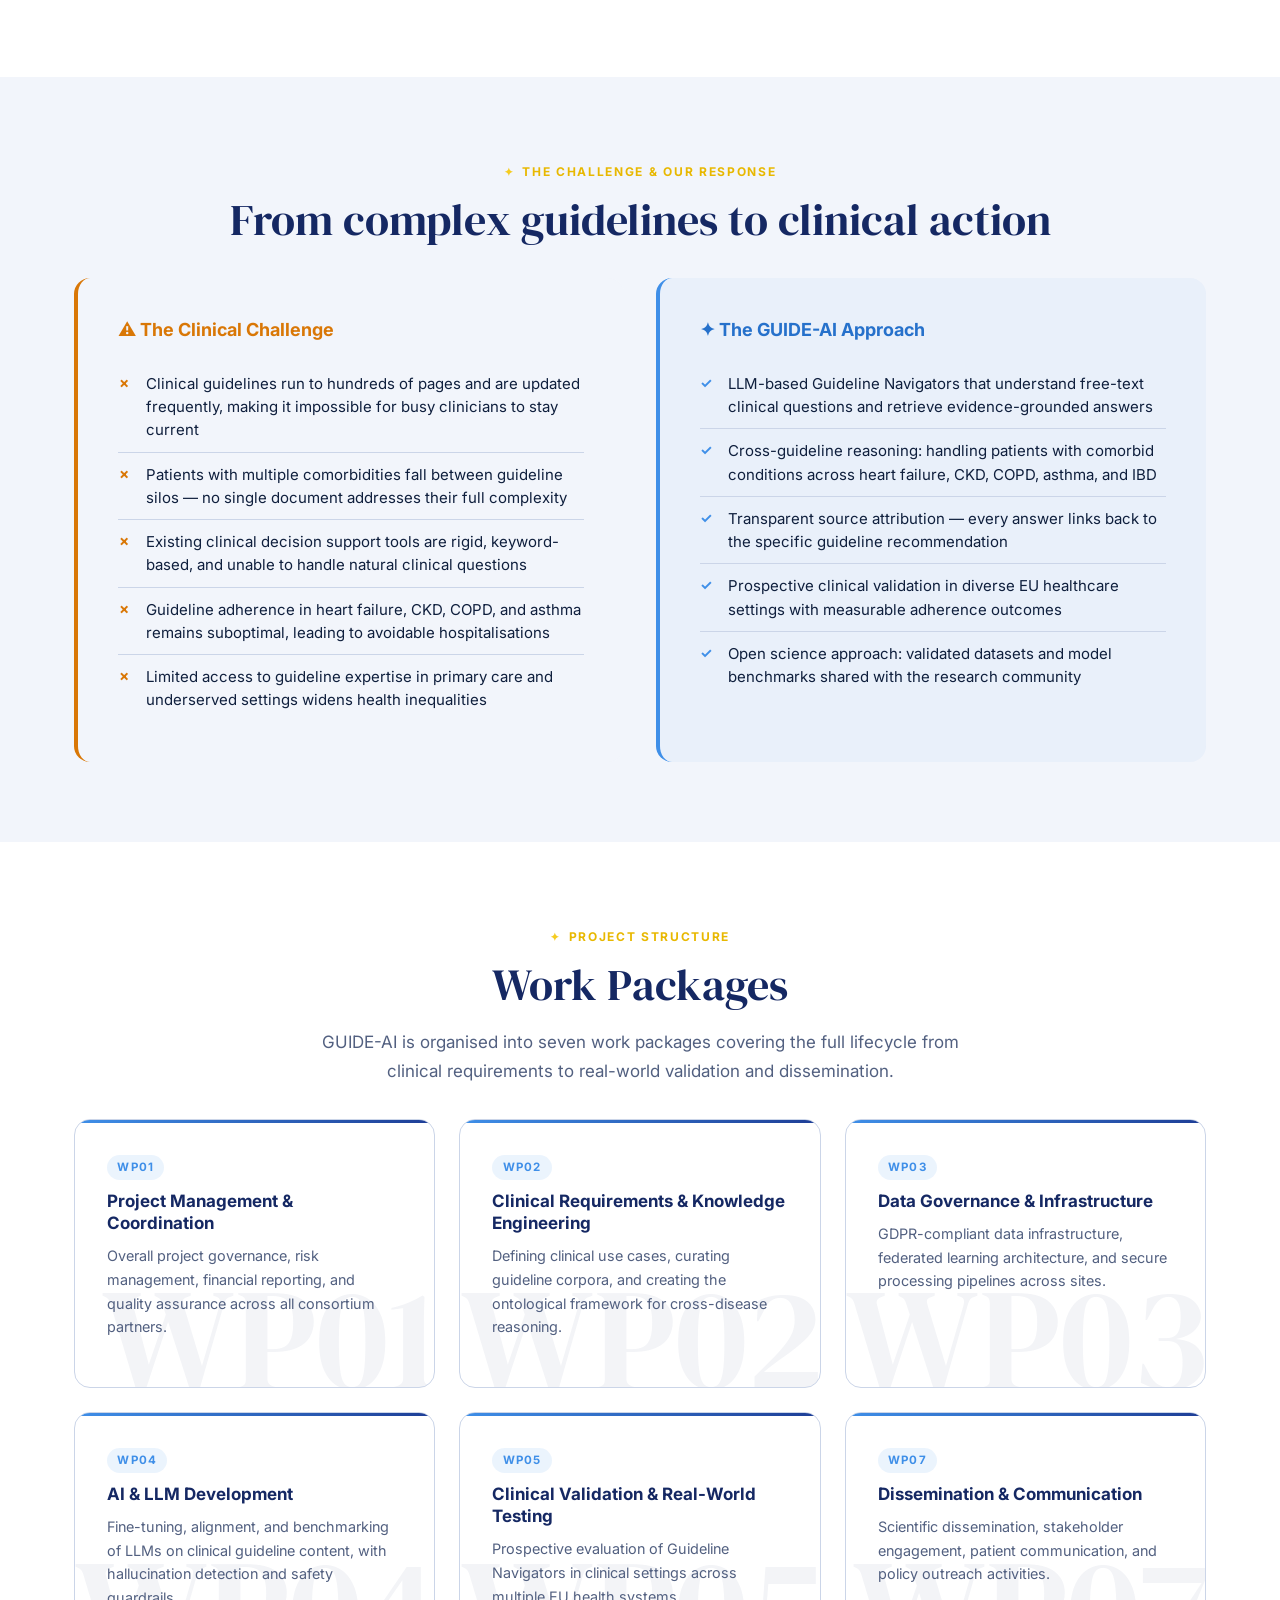
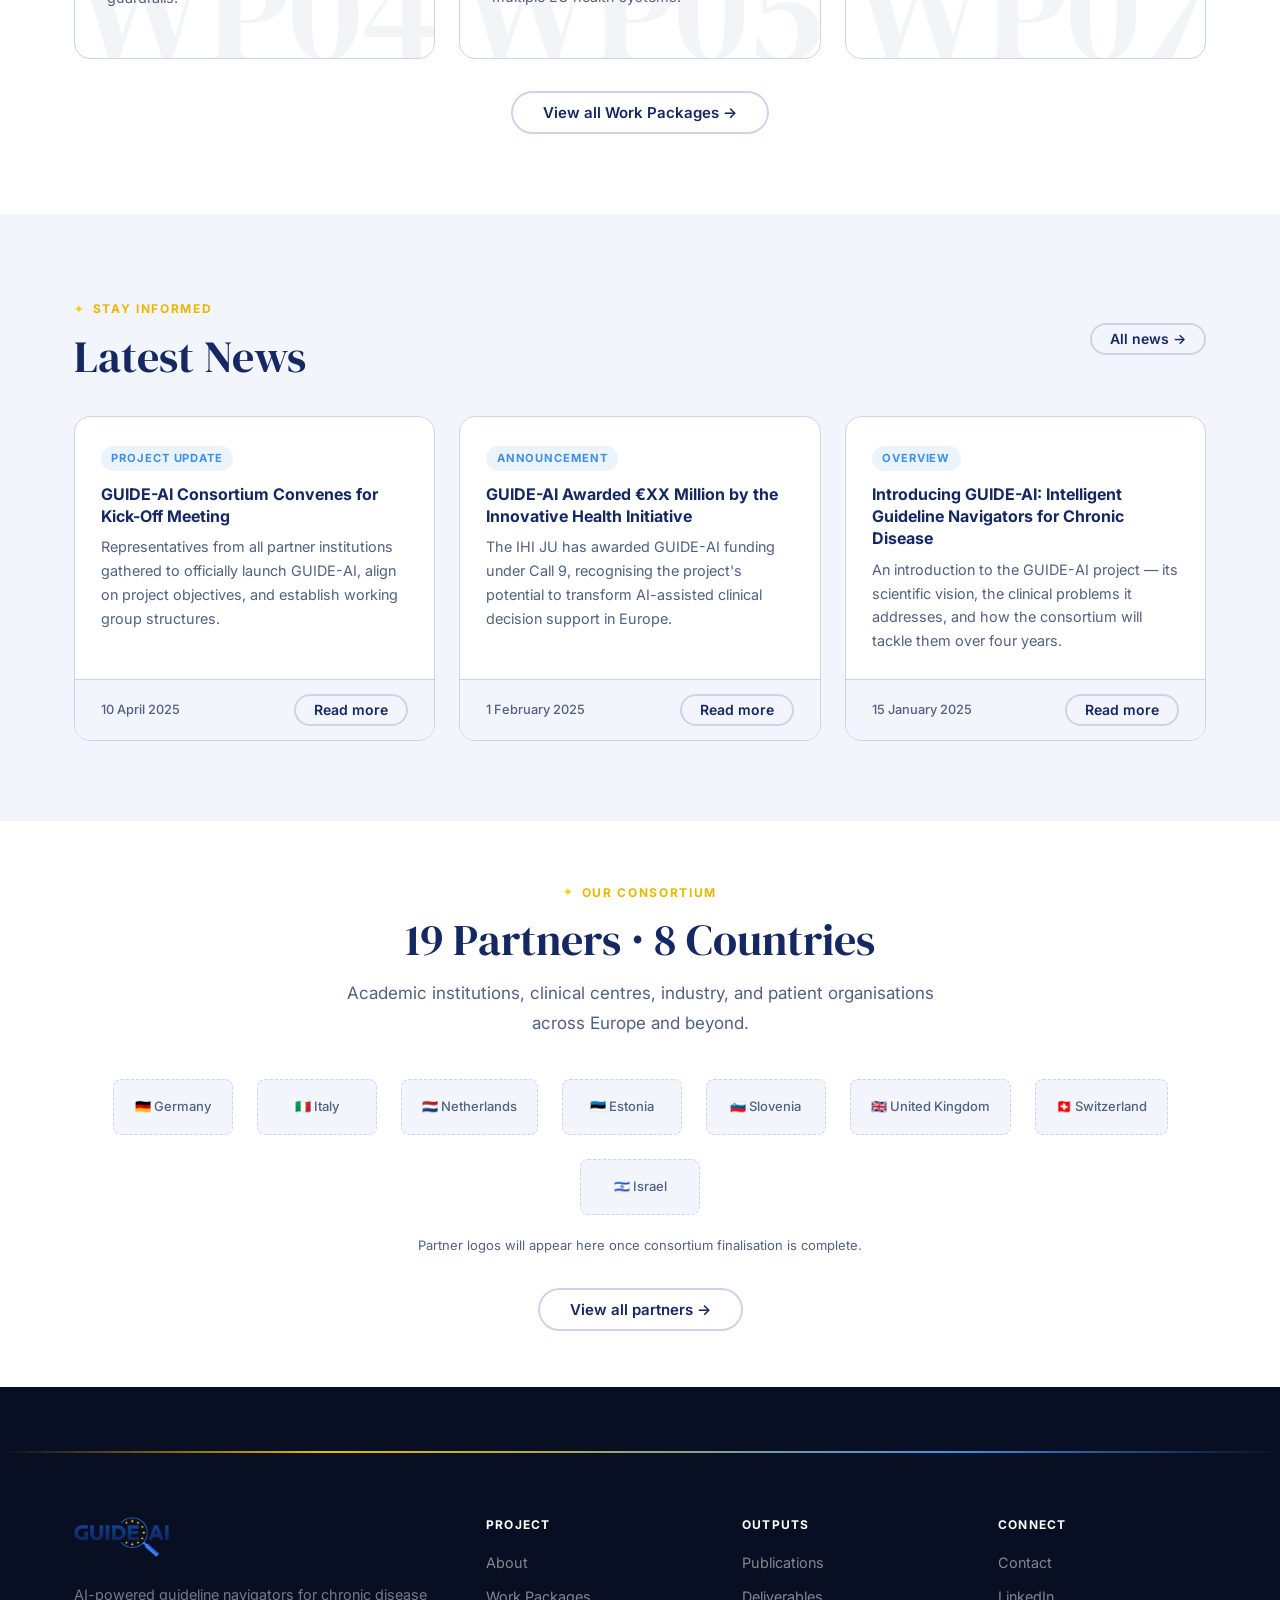
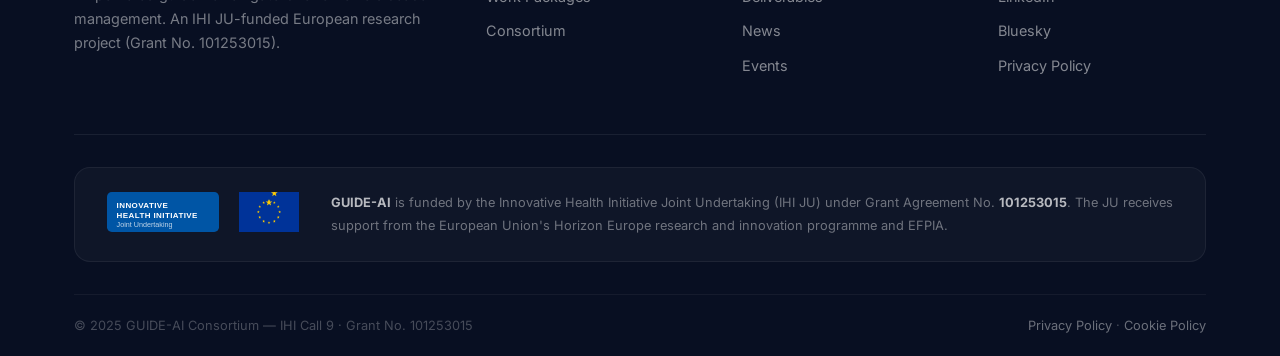
==== commit 3f513b14: "small polishing" ====
--- a/index.html
+++ b/index.html
@@ -1,4 +1,4 @@
-<!DOCTYPE html>
+﻿<!DOCTYPE html>
 <html lang="en">
 <head>
   <meta charset="UTF-8">
@@ -21,8 +21,7 @@
     <div class="container">
       <div class="navbar-inner">
         <a class="navbar-brand" href="index.html" aria-label="GUIDE-AI — home">
-          <img src="assets/images/logo.png" alt="" width="36" height="36" aria-hidden="true">
-          GUIDE<span class="brand-ai">-AI</span>
+          <img src="assets/images/logo.png" alt="GUIDE-AI" height="40">
         </a>
         <button class="nav-toggle" aria-controls="nav-menu" aria-expanded="false" aria-label="Toggle navigation">☰</button>
         <ul class="nav-menu" id="nav-menu" role="list">
@@ -64,6 +63,21 @@
 
   <!-- ── Hero ──────────────────────────────────────────────────── -->
   <section class="hero" aria-label="Project overview">
+    <svg class="hero-rings" viewBox="0 0 520 520" fill="none" aria-hidden="true">
+      <circle cx="260" cy="260" r="240" stroke="rgba(255,255,255,.04)" stroke-width="1"/>
+      <circle cx="260" cy="260" r="200" stroke="rgba(232,184,0,.07)"   stroke-width="1"/>
+      <circle cx="260" cy="260" r="160" stroke="rgba(255,255,255,.05)" stroke-width="1"/>
+      <circle cx="260" cy="260" r="118" stroke="rgba(63,143,232,.12)"  stroke-width="1.5"/>
+      <circle cx="260" cy="260" r="76"  stroke="rgba(232,184,0,.16)"   stroke-width="1.5"/>
+      <text x="260" y="46"  text-anchor="middle" fill="rgba(232,184,0,.45)" font-size="15">✦</text>
+      <text x="405" y="105" text-anchor="middle" fill="rgba(232,184,0,.28)" font-size="11">✦</text>
+      <text x="458" y="264" text-anchor="middle" fill="rgba(232,184,0,.38)" font-size="13">✦</text>
+      <text x="400" y="428" text-anchor="middle" fill="rgba(232,184,0,.22)" font-size="9">✦</text>
+      <text x="260" y="484" text-anchor="middle" fill="rgba(232,184,0,.32)" font-size="12">✦</text>
+      <text x="118" y="428" text-anchor="middle" fill="rgba(232,184,0,.22)" font-size="9">✦</text>
+      <text x="64"  y="264" text-anchor="middle" fill="rgba(232,184,0,.38)" font-size="13">✦</text>
+      <text x="118" y="105" text-anchor="middle" fill="rgba(232,184,0,.28)" font-size="11">✦</text>
+    </svg>
     <div class="container">
       <div class="hero-inner">
         <span class="hero-eyebrow">IHI Call 9 · Grant Agreement No. 101253015</span>
@@ -71,9 +85,9 @@
           <em>AI-powered guidance</em> for chronic disease management
         </h1>
         <p class="hero-lead">
-          GUIDE-AI develops intelligent Guideline Navigators — large language model-based tools that
-          help clinicians translate complex clinical guidelines into actionable, patient-specific recommendations
-          in heart failure, CKD, COPD, asthma, and IBD.
+          GUIDE-AI develops intelligent Guideline Navigators — LLM-based clinical decision support tools that
+          help clinicians navigate complex guidelines for HFrEF, CKD, COPD, asthma, and IBD.
+          Together, these chronic conditions affect more than <strong>160 million Europeans</strong>.
         </p>
         <div class="hero-actions">
           <a href="about.html" class="btn btn-primary">Learn about the project</a>
@@ -87,23 +101,25 @@
   <section class="stats-bar" aria-label="Project at a glance">
     <div class="container">
       <div class="stats-grid">
-        <!-- TODO: Update partner count when consortium is finalised -->
         <div class="stat-item">
-          <span class="stat-number" data-target="24" data-suffix="+">24+</span>
+          <span class="stat-number" data-target="19">19</span>
+          <div class="stat-divider"></div>
           <span class="stat-label">Consortium Partners</span>
         </div>
         <div class="stat-item">
           <span class="stat-number" data-target="5">5</span>
+          <div class="stat-divider"></div>
           <span class="stat-label">Target Disease Areas</span>
         </div>
-        <!-- TODO: Update country count -->
         <div class="stat-item">
-          <span class="stat-number" data-target="12">12</span>
+          <span class="stat-number" data-target="8">8</span>
+          <div class="stat-divider"></div>
           <span class="stat-label">European Countries</span>
         </div>
         <div class="stat-item">
-          <span class="stat-number" data-target="4">4</span>
-          <span class="stat-label">Year Project (2025–2029)</span>
+          <span class="stat-number" data-target="9.5" data-prefix="€" data-suffix="M" data-decimals="1">€9.5M</span>
+          <div class="stat-divider"></div>
+          <span class="stat-label">Total Project Budget</span>
         </div>
       </div>
     </div>
@@ -182,32 +198,32 @@
         </p>
       </div>
       <div class="grid-3">
-        <div class="wp-card aos">
+        <div class="wp-card aos" data-wp="WP01">
           <span class="wp-number">WP01</span>
           <h3>Project Management &amp; Coordination</h3>
           <p>Overall project governance, risk management, financial reporting, and quality assurance across all consortium partners.</p>
         </div>
-        <div class="wp-card aos aos-delay-1">
+        <div class="wp-card aos aos-delay-1" data-wp="WP02">
           <span class="wp-number">WP02</span>
           <h3>Clinical Requirements &amp; Knowledge Engineering</h3>
           <p>Defining clinical use cases, curating guideline corpora, and creating the ontological framework for cross-disease reasoning.</p>
         </div>
-        <div class="wp-card aos aos-delay-2">
+        <div class="wp-card aos aos-delay-2" data-wp="WP03">
           <span class="wp-number">WP03</span>
           <h3>Data Governance &amp; Infrastructure</h3>
           <p>GDPR-compliant data infrastructure, federated learning architecture, and secure processing pipelines across sites.</p>
         </div>
-        <div class="wp-card aos">
+        <div class="wp-card aos" data-wp="WP04">
           <span class="wp-number">WP04</span>
           <h3>AI &amp; LLM Development</h3>
           <p>Fine-tuning, alignment, and benchmarking of LLMs on clinical guideline content, with hallucination detection and safety guardrails.</p>
         </div>
-        <div class="wp-card aos aos-delay-1">
+        <div class="wp-card aos aos-delay-1" data-wp="WP05">
           <span class="wp-number">WP05</span>
           <h3>Clinical Validation &amp; Real-World Testing</h3>
           <p>Prospective evaluation of Guideline Navigators in clinical settings across multiple EU health systems.</p>
         </div>
-        <div class="wp-card aos aos-delay-2">
+        <div class="wp-card aos aos-delay-2" data-wp="WP07">
           <span class="wp-number">WP07</span>
           <h3>Dissemination &amp; Communication</h3>
           <p>Scientific dissemination, stakeholder engagement, patient communication, and policy outreach activities.</p>
@@ -274,18 +290,22 @@
   <section class="partners-strip" aria-labelledby="partners-heading">
     <div class="container text-center">
       <span class="section-label">Our Consortium</span>
-      <h2 class="section-title" id="partners-heading" style="margin-bottom:2rem;">Partner Institutions</h2>
-      <!-- TODO: Replace placeholders with actual partner logos once received -->
+      <h2 class="section-title" id="partners-heading" style="margin-bottom:.75rem;">19 Partners · 8 Countries</h2>
+      <p class="section-subtitle" style="margin: 0 auto 2.5rem;">
+        Academic institutions, clinical centres, industry, and patient organisations across Europe and beyond.
+      </p>
+      <!-- Partner logos will replace these country tags once received -->
       <div class="partners-grid">
-        <div class="partner-placeholder">Partner 1</div>
-        <div class="partner-placeholder">Partner 2</div>
-        <div class="partner-placeholder">Partner 3</div>
-        <div class="partner-placeholder">Partner 4</div>
-        <div class="partner-placeholder">Partner 5</div>
-        <div class="partner-placeholder">Partner 6</div>
-        <div class="partner-placeholder">Partner 7</div>
-        <div class="partner-placeholder">Partner 8</div>
-      </div>
+        <div class="partner-placeholder">🇩🇪 Germany</div>
+        <div class="partner-placeholder">🇮🇹 Italy</div>
+        <div class="partner-placeholder">🇳🇱 Netherlands</div>
+        <div class="partner-placeholder">🇪🇪 Estonia</div>
+        <div class="partner-placeholder">🇸🇮 Slovenia</div>
+        <div class="partner-placeholder">🇬🇧 United Kingdom</div>
+        <div class="partner-placeholder">🇨🇭 Switzerland</div>
+        <div class="partner-placeholder">🇮🇱 Israel</div>
+      </div>
+      <p style="font-size:.8125rem;color:var(--muted);margin-top:1.25rem;">Partner logos will appear here once consortium finalisation is complete.</p>
       <a href="consortium.html" class="btn btn-outline mt-lg">View all partners →</a>
     </div>
   </section>
@@ -298,8 +318,7 @@
     <div class="footer-top">
       <div class="footer-brand">
         <a class="navbar-brand" href="index.html" aria-label="GUIDE-AI — home">
-          <img src="assets/images/logo.png" alt="" width="30" height="30" aria-hidden="true">
-          GUIDE<span class="brand-ai">-AI</span>
+          <img src="assets/images/logo.png" alt="GUIDE-AI" height="32">
         </a>
         <p>AI-powered guideline navigators for chronic disease management. An IHI JU-funded European research project (Grant No. 101253015).</p>
       </div>
--- a/css/style.css
+++ b/css/style.css
@@ -1,33 +1,44 @@
-@import url('https://fonts.googleapis.com/css2?family=Inter:wght@300;400;500;600;700;800&display=swap');
-
-/* =============================================================
-   CSS Variables  –  swap brand colours here when assets arrive
+@import url('https://fonts.googleapis.com/css2?family=DM+Serif+Display:ital@0;1&family=Inter:wght@300;400;500;600;700;800&display=swap');
+
+/* =============================================================
+   CSS Variables — colours extracted from the GUIDE-AI logo
    ============================================================= */
 :root {
-  --primary:        #1B3D7B;
-  --primary-dark:   #0F2547;
-  --primary-light:  #2A5298;
-  --accent:         #0095DA;
-  --accent-dark:    #0078B3;
-  --accent-light:   #33AADE;
-
+  /* Primary: deep navy from the logo lettering */
+  --primary:        #152863;
+  --primary-dark:   #0D1A42;
+  --primary-light:  #1E3E96;
+
+  /* Accent: bright blue from the magnifying-glass ring */
+  --accent:         #3F8FE8;
+  --accent-dark:    #2671CB;
+  --accent-light:   #6AADEE;
+
+  /* Gold: EU-star amber from the logo stars — used as highlight accent */
+  --gold:           #E8B800;
+  --gold-light:     #F5CC20;
+  --gold-dim:       rgba(232,184,0,.15);
+
+  /* Neutrals */
   --white:   #FFFFFF;
-  --light:   #F4F7FB;
-  --mid:     #E2EAF4;
-  --border:  #CDD7E8;
-  --text:    #1A2A3A;
-  --muted:   #5A6878;
-  --dark:    #0D1A26;
-
-  --success: #1A9C4F;
+  --light:   #F2F5FB;
+  --mid:     #E2E8F5;
+  --border:  #CBD5E8;
+  --text:    #0F1F3D;
+  --muted:   #526080;
+  --dark:    #080F22;
+
+  /* Semantic */
+  --success: #16A34A;
   --warning: #D97706;
 
+  /* Layout */
   --section-y:  5rem;
   --radius:     0.5rem;
   --radius-lg:  1rem;
-  --shadow-sm:  0 1px 4px rgba(0,0,0,.08);
+  --shadow-sm:  0 1px 4px rgba(0,0,0,.07);
   --shadow:     0 4px 20px rgba(0,0,0,.10);
-  --shadow-lg:  0 8px 40px rgba(0,0,0,.14);
+  --shadow-lg:  0 12px 48px rgba(0,0,0,.14);
   --transition: .25s ease;
 }
 
@@ -35,25 +46,29 @@
    Reset & base
    ============================================================= */
 *, *::before, *::after { box-sizing: border-box; margin: 0; padding: 0; }
-
 html { scroll-behavior: smooth; font-size: 16px; }
-
 body {
-  font-family: 'Inter', -apple-system, BlinkMacSystemFont, 'Segoe UI', sans-serif;
+  font-family: 'Inter', -apple-system, BlinkMacSystemFont, sans-serif;
   color: var(--text);
   background: var(--white);
   line-height: 1.65;
   overflow-x: hidden;
 }
-
 img { max-width: 100%; height: auto; display: block; }
-
-a { color: var(--accent); text-decoration: none; transition: color var(--transition); }
+a   { color: var(--accent); text-decoration: none; transition: color var(--transition); }
 a:hover { color: var(--accent-dark); }
 
-h1, h2, h3, h4, h5, h6 {
+/* Serif for display headings */
+h1, h2 {
+  font-family: 'DM Serif Display', Georgia, 'Times New Roman', serif;
+  font-weight: 400;
+  line-height: 1.2;
+  color: var(--primary);
+}
+h3, h4, h5, h6 {
+  font-family: 'Inter', sans-serif;
   font-weight: 700;
-  line-height: 1.25;
+  line-height: 1.3;
   color: var(--primary);
 }
 
@@ -61,16 +76,10 @@
    Skip link (accessibility)
    ============================================================= */
 .skip-link {
-  position: absolute;
-  top: -100%;
-  left: 1rem;
-  background: var(--accent);
-  color: var(--white);
-  padding: .5rem 1rem;
-  border-radius: 0 0 var(--radius) var(--radius);
-  font-weight: 600;
-  z-index: 9999;
-  transition: top .2s;
+  position: absolute; top: -100%; left: 1rem;
+  background: var(--accent); color: var(--white);
+  padding: .5rem 1rem; border-radius: 0 0 var(--radius) var(--radius);
+  font-weight: 600; z-index: 9999; transition: top .2s;
 }
 .skip-link:focus { top: 0; }
 
@@ -78,305 +87,325 @@
    Layout helpers
    ============================================================= */
 .container {
-  width: 100%;
-  max-width: 1200px;
-  margin: 0 auto;
-  padding: 0 1.5rem;
-}
-
-.section      { padding: var(--section-y) 0; }
+  width: 100%; max-width: 1180px;
+  margin: 0 auto; padding: 0 1.5rem;
+}
+.section       { padding: var(--section-y) 0; }
 .section-light { background: var(--light); }
-.section-mid   { background: var(--mid); }
-.section-dark  {
-  background: var(--primary);
-  color: var(--white);
-}
-.section-dark h2,
-.section-dark h3 { color: var(--white); }
-.section-dark .section-label   { color: var(--accent-light); }
-.section-dark .section-subtitle { color: rgba(255,255,255,.75); }
+.section-dark  { background: var(--primary); color: var(--white); }
+.section-dark h2, .section-dark h3 { color: var(--white); }
 
 .grid-2 { display: grid; grid-template-columns: 1fr 1fr;          gap: 2rem; }
 .grid-3 { display: grid; grid-template-columns: repeat(3, 1fr);   gap: 1.5rem; }
 .grid-4 { display: grid; grid-template-columns: repeat(4, 1fr);   gap: 1.5rem; }
 
 /* =============================================================
-   Typography helpers
+   Section label — gold, with star motif echoing the logo
    ============================================================= */
 .section-label {
-  display: block;
-  font-size: .8125rem;
-  font-weight: 600;
-  letter-spacing: .12em;
+  display: inline-flex;
+  align-items: center;
+  gap: .5rem;
+  font-size: .75rem;
+  font-weight: 700;
+  letter-spacing: .14em;
   text-transform: uppercase;
-  color: var(--accent);
-  margin-bottom: .625rem;
-}
-
+  color: var(--gold);
+  margin-bottom: .75rem;
+}
+.section-label::before {
+  content: '✦';
+  font-size: .7rem;
+  color: var(--gold-light);
+}
+
+/* On dark backgrounds */
+.section-dark .section-label { color: var(--gold-light); }
+.section-dark .section-label::before { color: var(--gold); }
+
+/* =============================================================
+   Section title
+   ============================================================= */
 .section-title {
-  font-size: clamp(1.75rem, 3vw, 2.5rem);
-  font-weight: 800;
+  font-size: clamp(1.875rem, 3.5vw, 2.75rem);
   color: var(--primary);
   margin-bottom: 1rem;
 }
+.section-dark .section-title { color: var(--white); }
 
 .section-subtitle {
   font-size: 1.0625rem;
   color: var(--muted);
   max-width: 640px;
-  line-height: 1.7;
+  line-height: 1.75;
 }
 
 /* =============================================================
    Buttons
    ============================================================= */
 .btn {
-  display: inline-flex;
-  align-items: center;
-  gap: .5rem;
-  padding: .75rem 1.75rem;
-  font-size: .9375rem;
-  font-weight: 600;
-  border-radius: var(--radius);
+  display: inline-flex; align-items: center; gap: .5rem;
+  padding: .75rem 1.875rem;
+  font-family: 'Inter', sans-serif;
+  font-size: .9375rem; font-weight: 600;
+  border-radius: 100px; /* pill shape for distinction */
   border: 2px solid transparent;
-  cursor: pointer;
-  text-decoration: none;
+  cursor: pointer; text-decoration: none;
   transition: var(--transition);
-  line-height: 1;
-  white-space: nowrap;
-}
-
+  line-height: 1; white-space: nowrap;
+}
 .btn-primary {
-  background: var(--accent);
-  color: var(--white);
-  border-color: var(--accent);
+  background: var(--accent); color: var(--white); border-color: var(--accent);
 }
 .btn-primary:hover {
-  background: var(--accent-dark);
-  border-color: var(--accent-dark);
-  color: var(--white);
-  box-shadow: 0 4px 20px rgba(0,149,218,.4);
-  transform: translateY(-1px);
-}
-
+  background: var(--accent-dark); border-color: var(--accent-dark);
+  color: var(--white); box-shadow: 0 6px 24px rgba(63,143,232,.35);
+  transform: translateY(-2px);
+}
 .btn-outline-white {
-  background: transparent;
-  color: var(--white);
-  border-color: rgba(255,255,255,.55);
+  background: transparent; color: var(--white); border-color: rgba(255,255,255,.45);
 }
 .btn-outline-white:hover {
-  background: rgba(255,255,255,.12);
-  border-color: var(--white);
-  color: var(--white);
-}
-
+  background: rgba(255,255,255,.12); border-color: var(--white); color: var(--white);
+}
 .btn-outline {
-  background: transparent;
-  color: var(--primary);
-  border-color: var(--border);
+  background: transparent; color: var(--primary); border-color: var(--border);
 }
 .btn-outline:hover {
-  border-color: var(--accent);
-  color: var(--accent);
-  background: rgba(0,149,218,.05);
-}
-
-.btn-sm { padding: .5rem 1.125rem; font-size: .875rem; }
+  border-color: var(--accent); color: var(--accent);
+  background: rgba(63,143,232,.05);
+}
+.btn-gold {
+  background: var(--gold); color: var(--primary-dark); border-color: var(--gold);
+  font-weight: 700;
+}
+.btn-gold:hover {
+  background: var(--gold-light); border-color: var(--gold-light);
+  color: var(--primary-dark); box-shadow: 0 6px 20px rgba(232,184,0,.4);
+  transform: translateY(-2px);
+}
+.btn-sm { padding: .45rem 1.125rem; font-size: .875rem; }
 
 /* =============================================================
    Navigation
    ============================================================= */
 .navbar {
-  position: sticky;
-  top: 0;
-  z-index: 1000;
+  position: sticky; top: 0; z-index: 1000;
   background: var(--white);
   border-bottom: 1px solid var(--border);
-  box-shadow: var(--shadow-sm);
-  transition: box-shadow var(--transition);
-}
-.navbar.scrolled { box-shadow: var(--shadow); }
+  transition: box-shadow var(--transition), border-color var(--transition);
+}
+.navbar.scrolled {
+  box-shadow: var(--shadow);
+  border-bottom-color: transparent;
+}
 
 .navbar-inner {
-  display: flex;
-  align-items: center;
-  justify-content: space-between;
-  height: 68px;
-}
-
+  display: flex; align-items: center; justify-content: space-between;
+  height: 72px;
+}
+
+/* Logo-only brand — no text */
 .navbar-brand {
-  display: inline-flex;
-  align-items: center;
-  gap: .625rem;
-  color: var(--primary);
-  font-weight: 800;
-  font-size: 1.1875rem;
-  text-decoration: none;
-  flex-shrink: 0;
-}
-.navbar-brand img { height: 36px; width: auto; }
-.navbar-brand .brand-ai { color: var(--accent); }
+  display: inline-flex; align-items: center;
+  text-decoration: none; flex-shrink: 0;
+  /* subtle transition on hover */
+  opacity: 1; transition: opacity var(--transition);
+}
+.navbar-brand:hover { opacity: .85; }
+.navbar-brand img { height: 40px; width: auto; display: block; }
+
+/* Footer logo lives on dark, so we wrap it */
+.footer-logo-pill {
+  display: inline-flex; align-items: center;
+  background: var(--white);
+  border-radius: var(--radius);
+  padding: .5rem .875rem;
+}
+.footer-logo-pill img { height: 32px; width: auto; display: block; }
 
 .nav-menu {
-  display: flex;
-  align-items: center;
-  gap: .125rem;
-  list-style: none;
-}
-
+  display: flex; align-items: center; gap: .125rem; list-style: none;
+}
 .nav-item { position: relative; }
-
 .nav-link {
-  display: block;
-  padding: .5rem .875rem;
-  font-size: .9375rem;
-  font-weight: 500;
-  color: var(--text);
-  border-radius: var(--radius);
-  transition: var(--transition);
-  white-space: nowrap;
-  text-decoration: none;
-}
-.nav-link:hover,
-.nav-link.active { color: var(--accent); background: var(--light); }
+  display: block; padding: .5rem .875rem;
+  font-size: .9375rem; font-weight: 500;
+  color: var(--text); border-radius: var(--radius);
+  transition: var(--transition); white-space: nowrap; text-decoration: none;
+}
+.nav-link:hover { color: var(--accent); background: var(--light); }
+.nav-link.active {
+  color: var(--accent);
+  background: rgba(63,143,232,.08);
+  font-weight: 600;
+}
 
 .has-dropdown > .nav-link::after {
-  content: '▾';
-  margin-left: .3rem;
-  font-size: .7rem;
-  opacity: .55;
-  vertical-align: middle;
-}
-
+  content: '▾'; margin-left: .3rem;
+  font-size: .65rem; opacity: .5; vertical-align: middle;
+}
 .dropdown-menu {
-  display: none;
-  position: absolute;
-  top: calc(100% + .375rem);
-  left: 0;
-  background: var(--white);
-  border: 1px solid var(--border);
-  border-radius: var(--radius);
-  box-shadow: var(--shadow);
-  min-width: 200px;
-  padding: .375rem;
-  z-index: 200;
+  display: none; position: absolute;
+  top: calc(100% + .375rem); left: 0;
+  background: var(--white); border: 1px solid var(--border);
+  border-radius: var(--radius); box-shadow: var(--shadow);
+  min-width: 200px; padding: .375rem; z-index: 200;
 }
 .dropdown-menu a {
-  display: block;
-  padding: .5rem .75rem;
-  color: var(--text);
-  font-size: .9rem;
+  display: block; padding: .5rem .75rem;
+  color: var(--text); font-size: .9rem;
   border-radius: calc(var(--radius) - 2px);
-  transition: var(--transition);
-  text-decoration: none;
+  transition: var(--transition); text-decoration: none;
 }
 .dropdown-menu a:hover { color: var(--accent); background: var(--light); }
-
 .has-dropdown:hover .dropdown-menu,
 .has-dropdown:focus-within .dropdown-menu { display: block; }
 
 .nav-toggle {
-  display: none;
-  background: none;
-  border: 1px solid var(--border);
-  border-radius: var(--radius);
-  padding: .4rem .65rem;
-  cursor: pointer;
-  color: var(--text);
-  font-size: 1.3rem;
-  line-height: 1;
+  display: none; background: none;
+  border: 1px solid var(--border); border-radius: var(--radius);
+  padding: .4rem .65rem; cursor: pointer;
+  color: var(--text); font-size: 1.3rem; line-height: 1;
   transition: var(--transition);
 }
 .nav-toggle:hover { background: var(--light); }
 
 /* =============================================================
-   Hero
+   Hero — diagonal clip, concentric ring decoration
    ============================================================= */
 .hero {
   position: relative;
   overflow: hidden;
-  background: linear-gradient(140deg, var(--primary-dark) 0%, var(--primary) 60%, var(--primary-light) 100%);
+  background: linear-gradient(145deg, var(--primary-dark) 0%, var(--primary) 50%, var(--primary-light) 100%);
   color: var(--white);
-  padding: 6rem 0 5.5rem;
-}
+  padding: 6.5rem 0 10rem; /* extra bottom for diagonal clip */
+  clip-path: polygon(0 0, 100% 0, 100% 88%, 60% 100%, 0 92%);
+}
+
+/* Radial spotlight on the right */
+.hero::before {
+  content: '';
+  position: absolute;
+  right: -8%; top: -20%;
+  width: 65vw; height: 65vw; max-width: 780px; max-height: 780px;
+  border-radius: 50%;
+  background: radial-gradient(circle at center,
+    rgba(63,143,232,.18) 0%,
+    rgba(63,143,232,.06) 45%,
+    transparent 70%);
+  pointer-events: none;
+}
+
+/* Inner accent glow */
 .hero::after {
   content: '';
   position: absolute;
-  inset: 0;
-  background-image: radial-gradient(circle at 80% 20%, rgba(0,149,218,.18) 0%, transparent 60%);
+  right: 5%; top: 5%;
+  width: 420px; height: 420px;
+  border-radius: 50%;
+  border: 1px solid rgba(232,184,0,.12);
+  box-shadow:
+    inset 0 0 60px rgba(232,184,0,.04),
+    0 0 60px rgba(63,143,232,.12);
   pointer-events: none;
 }
 
+.hero-rings {
+  position: absolute;
+  right: -60px; top: -60px;
+  width: 520px; height: 520px;
+  pointer-events: none;
+  opacity: .7;
+}
+
 .hero-inner {
+  position: relative; z-index: 1;
+  max-width: 720px;
+}
+
+.hero-eyebrow {
+  display: inline-flex; align-items: center; gap: .5rem;
+  background: rgba(232,184,0,.15);
+  border: 1px solid rgba(232,184,0,.3);
+  color: var(--gold-light);
+  font-size: .75rem; font-weight: 700;
+  letter-spacing: .12em; text-transform: uppercase;
+  padding: .35rem 1rem; border-radius: 100px;
+  margin-bottom: 1.75rem;
+}
+.hero-eyebrow::before { content: '✦'; }
+
+.hero h1 {
+  color: var(--white);
+  font-size: clamp(2.125rem, 4.5vw, 3.375rem);
+  line-height: 1.15;
+  margin-bottom: 1.375rem;
+}
+.hero h1 em {
+  font-style: italic;
+  color: var(--gold-light);
+}
+
+.hero-lead {
+  font-size: 1.1rem; color: rgba(255,255,255,.8);
+  margin-bottom: 2.375rem; line-height: 1.75; max-width: 580px;
+}
+.hero-actions { display: flex; flex-wrap: wrap; gap: .875rem; align-items: center; }
+
+/* =============================================================
+   Stats bar — editorial scale
+   ============================================================= */
+.stats-bar {
+  background: var(--primary-dark);
+  padding: 3.5rem 0;
   position: relative;
-  z-index: 1;
-  max-width: 760px;
-}
-
-.hero-eyebrow {
-  display: inline-block;
-  background: rgba(255,255,255,.15);
-  color: rgba(255,255,255,.92);
-  font-size: .8rem;
+}
+/* Subtle top gold line */
+.stats-bar::before {
+  content: '';
+  position: absolute;
+  top: 0; left: 0; right: 0;
+  height: 3px;
+  background: linear-gradient(90deg, transparent 0%, var(--gold) 30%, var(--gold-light) 70%, transparent 100%);
+}
+
+.stats-grid {
+  display: grid;
+  grid-template-columns: repeat(4, 1fr);
+  gap: 0;
+}
+
+.stat-item {
+  text-align: center;
+  padding: 0 2rem;
+  border-right: 1px solid rgba(255,255,255,.08);
+}
+.stat-item:last-child { border-right: none; }
+
+.stat-number {
+  display: block;
+  font-family: 'DM Serif Display', Georgia, serif;
+  font-size: clamp(3rem, 5.5vw, 4.5rem);
+  font-weight: 400;
+  color: var(--white);
+  line-height: 1;
+  letter-spacing: -.02em;
+}
+
+.stat-divider {
+  width: 28px; height: 2px;
+  background: var(--gold);
+  margin: .75rem auto .625rem;
+}
+
+.stat-label {
+  display: block;
+  font-size: .75rem;
   font-weight: 600;
   letter-spacing: .1em;
   text-transform: uppercase;
-  padding: .35rem .9rem;
-  border-radius: 100px;
-  margin-bottom: 1.625rem;
-  border: 1px solid rgba(255,255,255,.2);
-}
-
-.hero h1 {
-  color: var(--white);
-  font-size: clamp(2rem, 4.5vw, 3.25rem);
-  font-weight: 800;
-  line-height: 1.15;
-  margin-bottom: 1.25rem;
-}
-.hero h1 em { font-style: normal; color: var(--accent-light); }
-
-.hero-lead {
-  font-size: 1.1rem;
-  color: rgba(255,255,255,.82);
-  margin-bottom: 2.25rem;
-  line-height: 1.7;
-  max-width: 600px;
-}
-
-.hero-actions { display: flex; flex-wrap: wrap; gap: .75rem; align-items: center; }
-
-/* =============================================================
-   Stats bar
-   ============================================================= */
-.stats-bar {
-  background: var(--primary-dark);
-  padding: 3rem 0;
-}
-
-.stats-grid {
-  display: grid;
-  grid-template-columns: repeat(4, 1fr);
-  gap: 1rem;
-  text-align: center;
-}
-
-.stat-item {}
-
-.stat-number {
-  display: block;
-  font-size: clamp(2.25rem, 4vw, 3rem);
-  font-weight: 800;
-  color: var(--accent-light);
-  line-height: 1;
-}
-
-.stat-label {
-  display: block;
-  font-size: .875rem;
-  color: rgba(255,255,255,.65);
-  margin-top: .5rem;
-  font-weight: 400;
+  color: rgba(255,255,255,.45);
 }
 
 /* =============================================================
@@ -385,127 +414,105 @@
 .card {
   background: var(--white);
   border: 1px solid var(--border);
+  border-bottom: 3px solid var(--border);
   border-radius: var(--radius-lg);
   padding: 2rem;
   height: 100%;
-  transition: var(--transition);
-}
-.card:hover { box-shadow: var(--shadow); border-color: var(--accent-light); transform: translateY(-2px); }
+  transition: border-color .25s, box-shadow .25s, transform .25s;
+}
+.card:hover {
+  border-bottom-color: var(--accent);
+  box-shadow: var(--shadow);
+  transform: translateY(-3px);
+}
 
 .card-icon {
-  width: 52px;
-  height: 52px;
+  width: 52px; height: 52px;
   border-radius: var(--radius);
-  display: flex;
-  align-items: center;
-  justify-content: center;
-  font-size: 1.5rem;
-  margin-bottom: 1.25rem;
-  flex-shrink: 0;
-}
-.card-icon-blue    { background: rgba(27,61,123,.1); }
-.card-icon-teal    { background: rgba(0,149,218,.1); }
-.card-icon-success { background: rgba(26,156,79,.1); }
-
-.card h3 { font-size: 1.0625rem; margin-bottom: .5rem; color: var(--primary); }
+  display: flex; align-items: center; justify-content: center;
+  font-size: 1.4rem; margin-bottom: 1.25rem; flex-shrink: 0;
+}
+.card-icon-blue    { background: rgba(21,40,99,.08); }
+.card-icon-teal    { background: rgba(63,143,232,.1); }
+.card-icon-success { background: rgba(22,163,74,.1); }
+.card-icon-gold    { background: var(--gold-dim); }
+
+.card h3 { font-size: 1.0625rem; margin-bottom: .5rem; }
 .card p  { font-size: .9375rem; color: var(--muted); margin: 0; line-height: 1.65; }
 
 /* =============================================================
    Problem / Solution block
    ============================================================= */
 .ps-grid {
-  display: grid;
-  grid-template-columns: 1fr 1fr;
-  gap: 2rem;
-  align-items: stretch;
-}
-
-.ps-block {
-  padding: 2.5rem;
-  border-radius: var(--radius-lg);
-}
+  display: grid; grid-template-columns: 1fr 1fr; gap: 2rem; align-items: stretch;
+}
+.ps-block { padding: 2.5rem; border-radius: var(--radius-lg); }
 .ps-block.problem {
   background: var(--light);
   border-left: 4px solid var(--warning);
 }
 .ps-block.solution {
-  background: rgba(0,149,218,.05);
+  background: rgba(63,143,232,.05);
   border-left: 4px solid var(--accent);
 }
-
-.ps-block h3 {
-  font-size: 1.125rem;
-  margin-bottom: 1.25rem;
-  display: flex;
-  align-items: center;
-  gap: .625rem;
-}
-.ps-block.problem h3 { color: var(--warning); }
+.ps-block h3 { font-size: 1.125rem; margin-bottom: 1.25rem; display: flex; align-items: center; gap: .625rem; }
+.ps-block.problem  h3 { color: var(--warning); }
 .ps-block.solution h3 { color: var(--accent-dark); }
-
 .ps-block ul { list-style: none; }
 .ps-block ul li {
   padding: .625rem 0 .625rem 1.75rem;
-  position: relative;
-  font-size: .9375rem;
-  color: var(--text);
-  border-bottom: 1px solid var(--border);
-  line-height: 1.5;
+  position: relative; font-size: .9375rem; color: var(--text);
+  border-bottom: 1px solid var(--border); line-height: 1.55;
 }
 .ps-block ul li:last-child { border-bottom: none; }
 .ps-block ul li::before {
-  position: absolute;
-  left: 0;
-  font-weight: 700;
-  font-size: .875rem;
+  position: absolute; left: 0; font-weight: 700; font-size: .875rem;
 }
 .ps-block.problem  ul li::before { content: '✗'; color: var(--warning); }
 .ps-block.solution ul li::before { content: '✓'; color: var(--accent); }
 
 /* =============================================================
-   WP Cards
+   WP Cards — ghost number background
    ============================================================= */
 .wp-card {
   background: var(--white);
   border: 1px solid var(--border);
   border-radius: var(--radius-lg);
   padding: 2rem;
-  position: relative;
-  overflow: hidden;
-  transition: var(--transition);
+  position: relative; overflow: hidden;
+  transition: box-shadow .25s, transform .25s, border-color .25s;
   height: 100%;
 }
 .wp-card::before {
   content: '';
+  position: absolute; top: 0; left: 0; right: 0; height: 3px;
+  background: linear-gradient(90deg, var(--accent), var(--primary-light));
+}
+/* Ghost WP number — decorative */
+.wp-card::after {
+  content: attr(data-wp);
   position: absolute;
-  top: 0; left: 0; right: 0;
-  height: 4px;
-  background: linear-gradient(90deg, var(--accent), var(--primary-light));
-}
-.wp-card:hover { box-shadow: var(--shadow); transform: translateY(-2px); }
+  right: -0.25rem; bottom: -1.5rem;
+  font-family: 'DM Serif Display', serif;
+  font-size: 9rem; font-weight: 400; line-height: 1;
+  color: rgba(21,40,99,.05);
+  pointer-events: none; user-select: none;
+  z-index: 0;
+}
+.wp-card > * { position: relative; z-index: 1; }
+.wp-card:hover { box-shadow: var(--shadow); transform: translateY(-2px); border-color: var(--accent-light); }
 
 .wp-number {
-  display: inline-block;
-  font-size: .75rem;
-  font-weight: 700;
-  letter-spacing: .1em;
-  text-transform: uppercase;
-  color: var(--accent);
-  margin-bottom: .5rem;
-  background: rgba(0,149,218,.08);
-  padding: .2rem .6rem;
-  border-radius: 100px;
-}
-
-.wp-card h3 { font-size: 1.0625rem; margin-bottom: .625rem; color: var(--primary); }
-.wp-card p  { font-size: .9rem; color: var(--muted); margin-bottom: 1rem; line-height: 1.6; }
-
+  display: inline-block; font-size: .72rem; font-weight: 700;
+  letter-spacing: .1em; text-transform: uppercase;
+  color: var(--accent); background: rgba(63,143,232,.1);
+  padding: .2rem .65rem; border-radius: 100px; margin-bottom: .6rem;
+}
+.wp-card h3 { font-size: 1.0625rem; margin-bottom: .625rem; }
+.wp-card p  { font-size: .9rem; color: var(--muted); margin-bottom: 1rem; line-height: 1.65; }
 .wp-lead {
-  font-size: .8125rem;
-  color: var(--muted);
-  display: flex;
-  align-items: center;
-  gap: .35rem;
+  font-size: .8125rem; color: var(--muted);
+  display: flex; align-items: center; gap: .35rem;
 }
 .wp-lead::before { content: '👤'; font-size: .75rem; }
 
@@ -513,82 +520,47 @@
    News cards
    ============================================================= */
 .news-card {
-  background: var(--white);
-  border: 1px solid var(--border);
-  border-radius: var(--radius-lg);
-  overflow: hidden;
-  display: flex;
-  flex-direction: column;
-  transition: var(--transition);
-}
-.news-card:hover { box-shadow: var(--shadow); transform: translateY(-2px); }
-
-.news-card-body { padding: 1.5rem; flex: 1; }
+  background: var(--white); border: 1px solid var(--border);
+  border-radius: var(--radius-lg); overflow: hidden;
+  display: flex; flex-direction: column;
+  transition: box-shadow .25s, transform .25s;
+}
+.news-card:hover { box-shadow: var(--shadow); transform: translateY(-3px); }
+
+.news-card-body { padding: 1.625rem; flex: 1; }
 .news-card-footer {
-  padding: .875rem 1.5rem;
+  padding: .875rem 1.625rem;
+  border-top: 1px solid var(--border);
+  display: flex; align-items: center; justify-content: space-between;
   background: var(--light);
-  border-top: 1px solid var(--border);
-  display: flex;
-  align-items: center;
-  justify-content: space-between;
-}
-
+}
 .news-tag {
-  display: inline-block;
-  font-size: .75rem;
-  font-weight: 600;
-  letter-spacing: .05em;
-  text-transform: uppercase;
-  color: var(--accent);
-  background: rgba(0,149,218,.08);
-  padding: .2rem .6rem;
-  border-radius: 100px;
-  margin-bottom: .75rem;
-}
-
-.news-card h3 { font-size: 1rem; margin-bottom: .5rem; color: var(--primary); line-height: 1.4; }
-.news-card p  { font-size: .9rem; color: var(--muted); margin: 0; line-height: 1.6; }
-
-.news-date { font-size: .8125rem; color: var(--muted); }
+  display: inline-block; font-size: .7rem; font-weight: 700;
+  letter-spacing: .08em; text-transform: uppercase;
+  color: var(--accent); background: rgba(63,143,232,.1);
+  padding: .2rem .65rem; border-radius: 100px; margin-bottom: .75rem;
+}
+.news-card h3 { font-size: 1rem; margin-bottom: .5rem; line-height: 1.4; }
+.news-card p  { font-size: .9rem; color: var(--muted); margin: 0; line-height: 1.65; }
+.news-date { font-size: .8rem; color: var(--muted); font-weight: 500; }
 
 /* =============================================================
    Partners strip
    ============================================================= */
 .partners-strip { padding: 3.5rem 0; }
-
-.partners-grid {
-  display: flex;
-  flex-wrap: wrap;
-  gap: 2rem;
-  align-items: center;
-  justify-content: center;
-}
-
+.partners-grid { display: flex; flex-wrap: wrap; gap: 1.5rem; align-items: center; justify-content: center; }
 .partner-placeholder {
-  display: flex;
-  align-items: center;
-  justify-content: center;
-  height: 56px;
-  min-width: 120px;
-  padding: 0 1.25rem;
-  background: var(--light);
-  border: 1px dashed var(--border);
-  border-radius: var(--radius);
-  font-size: .8125rem;
-  color: var(--muted);
-  font-weight: 500;
-  transition: var(--transition);
-}
-.partner-placeholder:hover { border-color: var(--accent-light); color: var(--accent-dark); }
-
+  display: flex; align-items: center; justify-content: center;
+  height: 56px; min-width: 120px; padding: 0 1.25rem;
+  background: var(--light); border: 1px dashed var(--border);
+  border-radius: var(--radius); font-size: .8125rem; color: var(--muted);
+  font-weight: 500; transition: var(--transition);
+}
+.partner-placeholder:hover { border-color: var(--accent); color: var(--accent-dark); background: rgba(63,143,232,.05); }
 .partner-logo {
-  height: 52px;
-  width: auto;
-  max-width: 140px;
-  filter: grayscale(1);
-  opacity: .6;
-  transition: var(--transition);
-  object-fit: contain;
+  height: 52px; width: auto; max-width: 140px;
+  filter: grayscale(1); opacity: .55;
+  transition: var(--transition); object-fit: contain;
 }
 .partner-logo:hover { filter: grayscale(0); opacity: 1; }
 
@@ -597,281 +569,195 @@
    ============================================================= */
 .page-header {
   background: linear-gradient(135deg, var(--primary-dark) 0%, var(--primary) 100%);
-  color: var(--white);
-  padding: 4rem 0;
+  color: var(--white); padding: 4rem 0;
+  position: relative; overflow: hidden;
+}
+.page-header::after {
+  content: '';
+  position: absolute; right: -5%; bottom: -40%;
+  width: 400px; height: 400px; border-radius: 50%;
+  background: radial-gradient(circle, rgba(63,143,232,.15) 0%, transparent 65%);
+  pointer-events: none;
 }
 .page-header h1 {
   color: var(--white);
-  font-size: clamp(1.75rem, 3vw, 2.625rem);
-  margin-top: 1rem;
+  font-size: clamp(1.875rem, 3.5vw, 2.75rem);
+  margin-top: 1rem; position: relative; z-index: 1;
 }
 .page-header p {
-  color: rgba(255,255,255,.78);
-  max-width: 600px;
-  margin-top: .875rem;
-  font-size: 1.0625rem;
-  line-height: 1.7;
-}
-
+  color: rgba(255,255,255,.75); max-width: 600px;
+  margin-top: .875rem; font-size: 1.0625rem; line-height: 1.75;
+  position: relative; z-index: 1;
+}
 .breadcrumb {
-  list-style: none;
-  display: flex;
-  align-items: center;
-  gap: .375rem;
-  font-size: .875rem;
-  color: rgba(255,255,255,.55);
+  list-style: none; display: flex; align-items: center;
+  gap: .375rem; font-size: .875rem; color: rgba(255,255,255,.5);
+  position: relative; z-index: 1;
 }
 .breadcrumb li + li::before { content: '›'; margin-right: .375rem; }
-.breadcrumb a { color: rgba(255,255,255,.7); }
+.breadcrumb a { color: rgba(255,255,255,.65); }
 .breadcrumb a:hover { color: var(--white); }
-.breadcrumb [aria-current] { color: rgba(255,255,255,.9); }
+.breadcrumb [aria-current] { color: var(--gold-light); }
 
 /* =============================================================
    Tags / badges
    ============================================================= */
 .tag {
-  display: inline-block;
-  padding: .2rem .7rem;
-  border-radius: 100px;
-  font-size: .75rem;
-  font-weight: 600;
-  background: var(--light);
-  color: var(--muted);
-}
-.tag-blue    { background: rgba(27,61,123,.1);  color: var(--primary); }
-.tag-teal    { background: rgba(0,149,218,.1);  color: var(--accent-dark); }
-.tag-success { background: rgba(26,156,79,.1);  color: var(--success); }
-.tag-warning { background: rgba(217,119,6,.1);  color: var(--warning); }
+  display: inline-block; padding: .2rem .7rem; border-radius: 100px;
+  font-size: .75rem; font-weight: 600;
+  background: var(--light); color: var(--muted);
+}
+.tag-blue    { background: rgba(21,40,99,.08);   color: var(--primary); }
+.tag-teal    { background: rgba(63,143,232,.1);  color: var(--accent-dark); }
+.tag-success { background: rgba(22,163,74,.1);   color: var(--success); }
+.tag-warning { background: rgba(217,119,6,.1);   color: var(--warning); }
+.tag-gold    { background: var(--gold-dim);       color: #9A6C00; }
 
 /* =============================================================
    Table
    ============================================================= */
-.table-wrap {
-  overflow-x: auto;
-  border-radius: var(--radius-lg);
-  border: 1px solid var(--border);
-}
-
+.table-wrap { overflow-x: auto; border-radius: var(--radius-lg); border: 1px solid var(--border); }
 table { width: 100%; border-collapse: collapse; }
 thead th {
-  background: var(--primary);
-  color: var(--white);
-  padding: .875rem 1.25rem;
-  text-align: left;
-  font-size: .875rem;
-  font-weight: 600;
-  white-space: nowrap;
+  background: var(--primary); color: var(--white);
+  padding: .875rem 1.25rem; text-align: left;
+  font-size: .875rem; font-weight: 600; white-space: nowrap;
 }
 tbody td {
-  padding: .875rem 1.25rem;
-  border-bottom: 1px solid var(--border);
-  font-size: .9rem;
-  color: var(--text);
-  vertical-align: top;
+  padding: .875rem 1.25rem; border-bottom: 1px solid var(--border);
+  font-size: .9rem; color: var(--text); vertical-align: top;
 }
 tbody tr:last-child td { border-bottom: none; }
 tbody tr:nth-child(even) td { background: var(--light); }
-tbody tr:hover td { background: rgba(0,149,218,.04); }
+tbody tr:hover td { background: rgba(63,143,232,.04); }
 
 /* =============================================================
    Timeline
    ============================================================= */
 .timeline { position: relative; padding-left: 2.5rem; }
 .timeline::before {
-  content: '';
-  position: absolute;
-  left: .5rem; top: 0; bottom: 0;
-  width: 2px;
-  background: var(--border);
-}
-
-.timeline-item { position: relative; margin-bottom: 2.25rem; }
+  content: ''; position: absolute; left: .5rem; top: 0; bottom: 0;
+  width: 2px; background: var(--border);
+}
+.timeline-item { position: relative; margin-bottom: 2.5rem; }
 .timeline-item::before {
-  content: '';
-  position: absolute;
-  left: -2.25rem;
-  top: .3rem;
-  width: 14px; height: 14px;
-  border-radius: 50%;
-  background: var(--accent);
-  border: 3px solid var(--white);
-  box-shadow: 0 0 0 2px var(--accent);
-}
-
+  content: '✦';
+  position: absolute; left: -2.45rem; top: 0;
+  font-size: .75rem; color: var(--gold);
+  text-shadow: 0 0 8px rgba(232,184,0,.4);
+}
 .timeline-date {
-  display: block;
-  font-size: .8125rem;
-  font-weight: 600;
-  color: var(--accent);
-  text-transform: uppercase;
-  letter-spacing: .06em;
-  margin-bottom: .25rem;
-}
-.timeline-item h3 { font-size: 1rem; margin-bottom: .375rem; }
-.timeline-item p  { font-size: .9rem; color: var(--muted); margin: 0; }
-
-/* =============================================================
-   Alerts / callouts
+  display: block; font-size: .8rem; font-weight: 700; color: var(--gold);
+  text-transform: uppercase; letter-spacing: .08em; margin-bottom: .3rem;
+}
+.timeline-item h3 { font-size: 1.0625rem; margin-bottom: .375rem; }
+.timeline-item p  { font-size: .9rem; color: var(--muted); margin: 0; line-height: 1.7; }
+
+/* =============================================================
+   Alerts
    ============================================================= */
 .alert {
-  padding: 1rem 1.25rem;
-  border-radius: var(--radius);
-  border-left: 4px solid;
-  font-size: .9375rem;
-  line-height: 1.6;
-}
-.alert-info    { background: rgba(0,149,218,.07);  border-color: var(--accent);   color: var(--primary-dark); }
-.alert-success { background: rgba(26,156,79,.07);  border-color: var(--success);  color: #0d4a27; }
+  padding: 1rem 1.25rem; border-radius: var(--radius);
+  border-left: 4px solid; font-size: .9375rem; line-height: 1.65;
+}
+.alert-info    { background: rgba(63,143,232,.07);  border-color: var(--accent);   color: var(--primary-dark); }
+.alert-success { background: rgba(22,163,74,.07);   border-color: var(--success);  color: #0d4a27; }
+.alert-gold    { background: var(--gold-dim);        border-color: var(--gold);     color: #5a3a00; }
 
 /* =============================================================
    Events
    ============================================================= */
 .event-card {
-  display: flex;
-  gap: 1.5rem;
-  padding: 1.75rem;
-  background: var(--white);
-  border: 1px solid var(--border);
-  border-radius: var(--radius-lg);
-  transition: var(--transition);
+  display: flex; gap: 1.5rem; padding: 1.875rem;
+  background: var(--white); border: 1px solid var(--border);
+  border-radius: var(--radius-lg); transition: var(--transition);
 }
 .event-card:hover { box-shadow: var(--shadow); border-color: var(--accent-light); }
-
 .event-date-box {
-  flex-shrink: 0;
-  width: 68px;
-  height: 68px;
-  background: var(--primary);
-  border-radius: var(--radius);
-  display: flex;
-  flex-direction: column;
-  align-items: center;
-  justify-content: center;
-  color: var(--white);
-}
-.event-date-box .ev-day   { font-size: 1.625rem; font-weight: 800; line-height: 1; }
-.event-date-box .ev-month { font-size: .7rem; font-weight: 600; text-transform: uppercase; letter-spacing: .05em; opacity: .8; }
-
+  flex-shrink: 0; width: 72px; height: 72px;
+  background: var(--primary); border-radius: var(--radius);
+  display: flex; flex-direction: column; align-items: center;
+  justify-content: center; color: var(--white);
+}
+.ev-day   { font-family: 'DM Serif Display', serif; font-size: 1.75rem; line-height: 1; }
+.ev-month { font-size: .65rem; font-weight: 700; text-transform: uppercase; letter-spacing: .05em; opacity: .7; }
 .event-body { flex: 1; min-width: 0; }
-.event-body h3 { font-size: 1.0625rem; margin-bottom: .375rem; color: var(--primary); }
+.event-body h3 { font-size: 1.0625rem; margin-bottom: .375rem; }
 .event-body p  { font-size: .9rem; color: var(--muted); margin-bottom: .625rem; }
-
 .event-meta {
-  display: flex;
-  flex-wrap: wrap;
-  gap: .5rem;
-  align-items: center;
-  font-size: .8125rem;
-  color: var(--muted);
-}
-.event-meta span::before { content: '•'; margin-right: .4rem; }
-.event-meta span:first-child::before { content: ''; margin: 0; }
+  display: flex; flex-wrap: wrap; gap: .5rem; align-items: center;
+  font-size: .8125rem; color: var(--muted);
+}
+.event-meta span + span::before { content: '·'; margin-right: .4rem; }
 
 /* =============================================================
    Footer
    ============================================================= */
-.footer {
-  background: var(--dark);
-  color: rgba(255,255,255,.65);
-  padding-top: 4rem;
+.footer { background: var(--dark); color: rgba(255,255,255,.6); padding-top: 4rem; }
+
+/* Gold accent line at top */
+.footer::before {
+  content: ''; display: block;
+  height: 2px;
+  background: linear-gradient(90deg, transparent 0%, var(--gold) 25%, var(--accent) 75%, transparent 100%);
+  margin-bottom: 4rem;
 }
 
 .footer-top {
-  display: grid;
-  grid-template-columns: 1.75fr 1fr 1fr 1fr;
-  gap: 3rem;
-  padding-bottom: 3rem;
-  border-bottom: 1px solid rgba(255,255,255,.08);
-}
-
-.footer-brand .navbar-brand { color: var(--white); }
+  display: grid; grid-template-columns: 1.75fr 1fr 1fr 1fr; gap: 3rem;
+  padding-bottom: 3rem; border-bottom: 1px solid rgba(255,255,255,.07);
+}
 .footer-brand p {
-  font-size: .9rem;
-  color: rgba(255,255,255,.5);
-  margin-top: 1rem;
-  line-height: 1.65;
-}
-
+  font-size: .9rem; color: rgba(255,255,255,.45); margin-top: 1.125rem; line-height: 1.7;
+}
 .footer-col h4 {
-  color: var(--white);
-  font-size: .8125rem;
-  font-weight: 700;
-  letter-spacing: .08em;
-  text-transform: uppercase;
-  margin-bottom: 1rem;
+  color: var(--white); font-size: .75rem; font-weight: 700;
+  letter-spacing: .1em; text-transform: uppercase; margin-bottom: 1rem;
 }
 .footer-col ul { list-style: none; }
 .footer-col ul li { margin-bottom: .5rem; }
-.footer-col ul li a {
-  color: rgba(255,255,255,.55);
-  font-size: .9rem;
-  transition: var(--transition);
-  text-decoration: none;
-}
-.footer-col ul li a:hover { color: var(--accent-light); }
-
-.footer-eu-bar {
-  padding: 2rem 0;
-  border-top: 1px solid rgba(255,255,255,.05);
-}
+.footer-col ul li a { color: rgba(255,255,255,.5); font-size: .9rem; transition: var(--transition); }
+.footer-col ul li a:hover { color: var(--gold-light); }
+
+.footer-eu-bar { padding: 2rem 0; }
 .footer-eu-inner {
-  display: flex;
-  align-items: flex-start;
-  gap: 1.5rem;
-  flex-wrap: wrap;
-}
-.footer-eu-logos {
-  display: flex;
-  gap: 1rem;
-  align-items: center;
-  flex-shrink: 0;
-}
-.footer-eu-logos img {
-  height: 44px;
-  width: auto;
-}
-.footer-eu-text {
-  font-size: .8rem;
-  color: rgba(255,255,255,.45);
-  line-height: 1.7;
-}
+  display: flex; align-items: flex-start; gap: 2rem; flex-wrap: wrap;
+  background: rgba(255,255,255,.03);
+  border: 1px solid rgba(255,255,255,.06);
+  border-radius: var(--radius-lg); padding: 1.5rem 2rem;
+}
+.footer-eu-logos { display: flex; gap: 1.25rem; align-items: center; flex-shrink: 0; }
+.footer-eu-logos img { height: 40px; width: auto; }
+.footer-eu-text { font-size: .8rem; color: rgba(255,255,255,.4); line-height: 1.75; flex: 1; min-width: 220px; }
 .footer-eu-text strong { color: rgba(255,255,255,.7); }
 
 .footer-bottom {
   padding: 1.25rem 0;
-  border-top: 1px solid rgba(255,255,255,.06);
-  display: flex;
-  align-items: center;
-  justify-content: space-between;
-  font-size: .8125rem;
-  color: rgba(255,255,255,.3);
-  flex-wrap: wrap;
-  gap: .5rem;
-}
-.footer-bottom a { color: rgba(255,255,255,.45); }
-.footer-bottom a:hover { color: var(--accent-light); }
+  border-top: 1px solid rgba(255,255,255,.05);
+  display: flex; align-items: center; justify-content: space-between;
+  font-size: .8rem; color: rgba(255,255,255,.25);
+  flex-wrap: wrap; gap: .5rem;
+}
+.footer-bottom a { color: rgba(255,255,255,.4); }
+.footer-bottom a:hover { color: var(--gold-light); }
 
 /* =============================================================
    Animate on scroll
    ============================================================= */
 .aos {
-  opacity: 0;
-  transform: translateY(20px);
-  transition: opacity .5s ease, transform .5s ease;
-}
-.aos.visible {
-  opacity: 1;
-  transform: none;
-}
+  opacity: 0; transform: translateY(20px);
+  transition: opacity .55s ease, transform .55s ease;
+}
+.aos.visible      { opacity: 1; transform: none; }
 .aos-delay-1 { transition-delay: .1s; }
 .aos-delay-2 { transition-delay: .2s; }
 .aos-delay-3 { transition-delay: .3s; }
-.aos-delay-4 { transition-delay: .4s; }
 
 /* =============================================================
    Utility
    ============================================================= */
 .text-center  { text-align: center; }
+.text-right   { text-align: right; }
 .mt-xs  { margin-top: .5rem; }
 .mt-sm  { margin-top: 1rem; }
 .mt-md  { margin-top: 1.5rem; }
@@ -888,9 +774,8 @@
 .gap-md       { gap: 1.5rem; }
 .flex-wrap    { flex-wrap: wrap; }
 .sr-only {
-  position: absolute; width: 1px; height: 1px;
-  padding: 0; margin: -1px; overflow: hidden;
-  clip: rect(0,0,0,0); white-space: nowrap; border: 0;
+  position: absolute; width: 1px; height: 1px; padding: 0; margin: -1px;
+  overflow: hidden; clip: rect(0,0,0,0); white-space: nowrap; border: 0;
 }
 
 /* =============================================================
@@ -898,47 +783,35 @@
    ============================================================= */
 @media (max-width: 1024px) {
   .footer-top { grid-template-columns: 1fr 1fr; }
-  .grid-4 { grid-template-columns: repeat(2, 1fr); }
+  .grid-4     { grid-template-columns: repeat(2, 1fr); }
 }
 
 @media (max-width: 768px) {
   :root { --section-y: 3.5rem; }
 
-  /* Mobile nav */
   .nav-menu {
-    display: none;
-    flex-direction: column;
-    align-items: stretch;
-    position: absolute;
-    top: 68px; left: 0; right: 0;
-    background: var(--white);
-    border-top: 1px solid var(--border);
+    display: none; flex-direction: column; align-items: stretch;
+    position: absolute; top: 72px; left: 0; right: 0;
+    background: var(--white); border-top: 1px solid var(--border);
     border-bottom: 1px solid var(--border);
-    padding: .75rem 1rem;
-    box-shadow: var(--shadow);
-    gap: 0;
-    z-index: 999;
+    padding: .75rem 1rem; box-shadow: var(--shadow); gap: 0; z-index: 999;
   }
   .nav-menu.open { display: flex; }
-  .nav-toggle { display: block; }
-
-  .nav-link { border-radius: var(--radius); padding: .625rem .875rem; }
+  .nav-toggle    { display: block; }
+  .nav-link      { border-radius: var(--radius); padding: .625rem .875rem; }
 
   .dropdown-menu {
-    position: static;
-    box-shadow: none;
-    border: none;
-    background: var(--light);
-    border-radius: var(--radius);
-    padding: .25rem .5rem;
-    margin: .25rem .75rem;
-    display: none;
+    position: static; box-shadow: none; border: none;
+    background: var(--light); border-radius: var(--radius);
+    padding: .25rem .5rem; margin: .25rem .75rem; display: none;
   }
   .has-dropdown.open .dropdown-menu { display: block; }
   .has-dropdown > .nav-link { display: flex; justify-content: space-between; align-items: center; }
 
-  /* Layouts */
-  .stats-grid   { grid-template-columns: repeat(2, 1fr); }
+  .stats-grid   { grid-template-columns: repeat(2, 1fr); gap: 2rem 0; }
+  .stat-item    { border-right: none; border-bottom: 1px solid rgba(255,255,255,.08); padding: 1.5rem; }
+  .stat-item:nth-child(odd)  { border-right: 1px solid rgba(255,255,255,.08); }
+  .stat-item:nth-child(n+3)  { border-bottom: none; }
   .grid-2       { grid-template-columns: 1fr; }
   .grid-3       { grid-template-columns: 1fr; }
   .ps-grid      { grid-template-columns: 1fr; }
@@ -946,17 +819,33 @@
   .footer-eu-inner { flex-direction: column; }
   .footer-bottom { justify-content: center; text-align: center; }
   .event-card   { flex-direction: column; gap: 1rem; }
-  .event-date-box { width: 100%; height: 52px; flex-direction: row; gap: .5rem; border-radius: var(--radius); }
-
-  .hero { padding: 4rem 0 3.5rem; }
+
+  .hero {
+    clip-path: polygon(0 0, 100% 0, 100% 95%, 0 100%);
+    padding: 4rem 0 6rem;
+  }
+  .hero-rings { display: none; }
 }
 
 @media (max-width: 480px) {
   .stats-grid { grid-template-columns: 1fr 1fr; }
-  .hero h1 { font-size: 1.875rem; }
+  .hero h1    { font-size: 1.875rem; }
+  .btn        { padding: .65rem 1.375rem; }
 }
 
 @media (prefers-reduced-motion: reduce) {
-  .aos, .btn { transition: none !important; }
+  .aos, .btn, .card, .news-card, .wp-card, .event-card { transition: none !important; }
   html { scroll-behavior: auto; }
 }
+
+/* =============================================================
+   Policy pages
+   ============================================================= */
+.policy-body { max-width: 800px; }
+.policy-body h2 { font-size: 1.5rem; margin: 2.5rem 0 1rem; }
+.policy-body h3 { font-size: 1.0625rem; margin: 1.75rem 0 .625rem; }
+.policy-body p  { color: var(--muted); margin-bottom: 1rem; line-height: 1.8; }
+.policy-body ul { color: var(--muted); padding-left: 1.5rem; margin-bottom: 1rem; line-height: 1.8; }
+.policy-body ul li { margin-bottom: .4rem; }
+.policy-body a  { color: var(--accent); }
+.policy-date    { font-size: .875rem; color: var(--muted); margin-bottom: 2rem; }
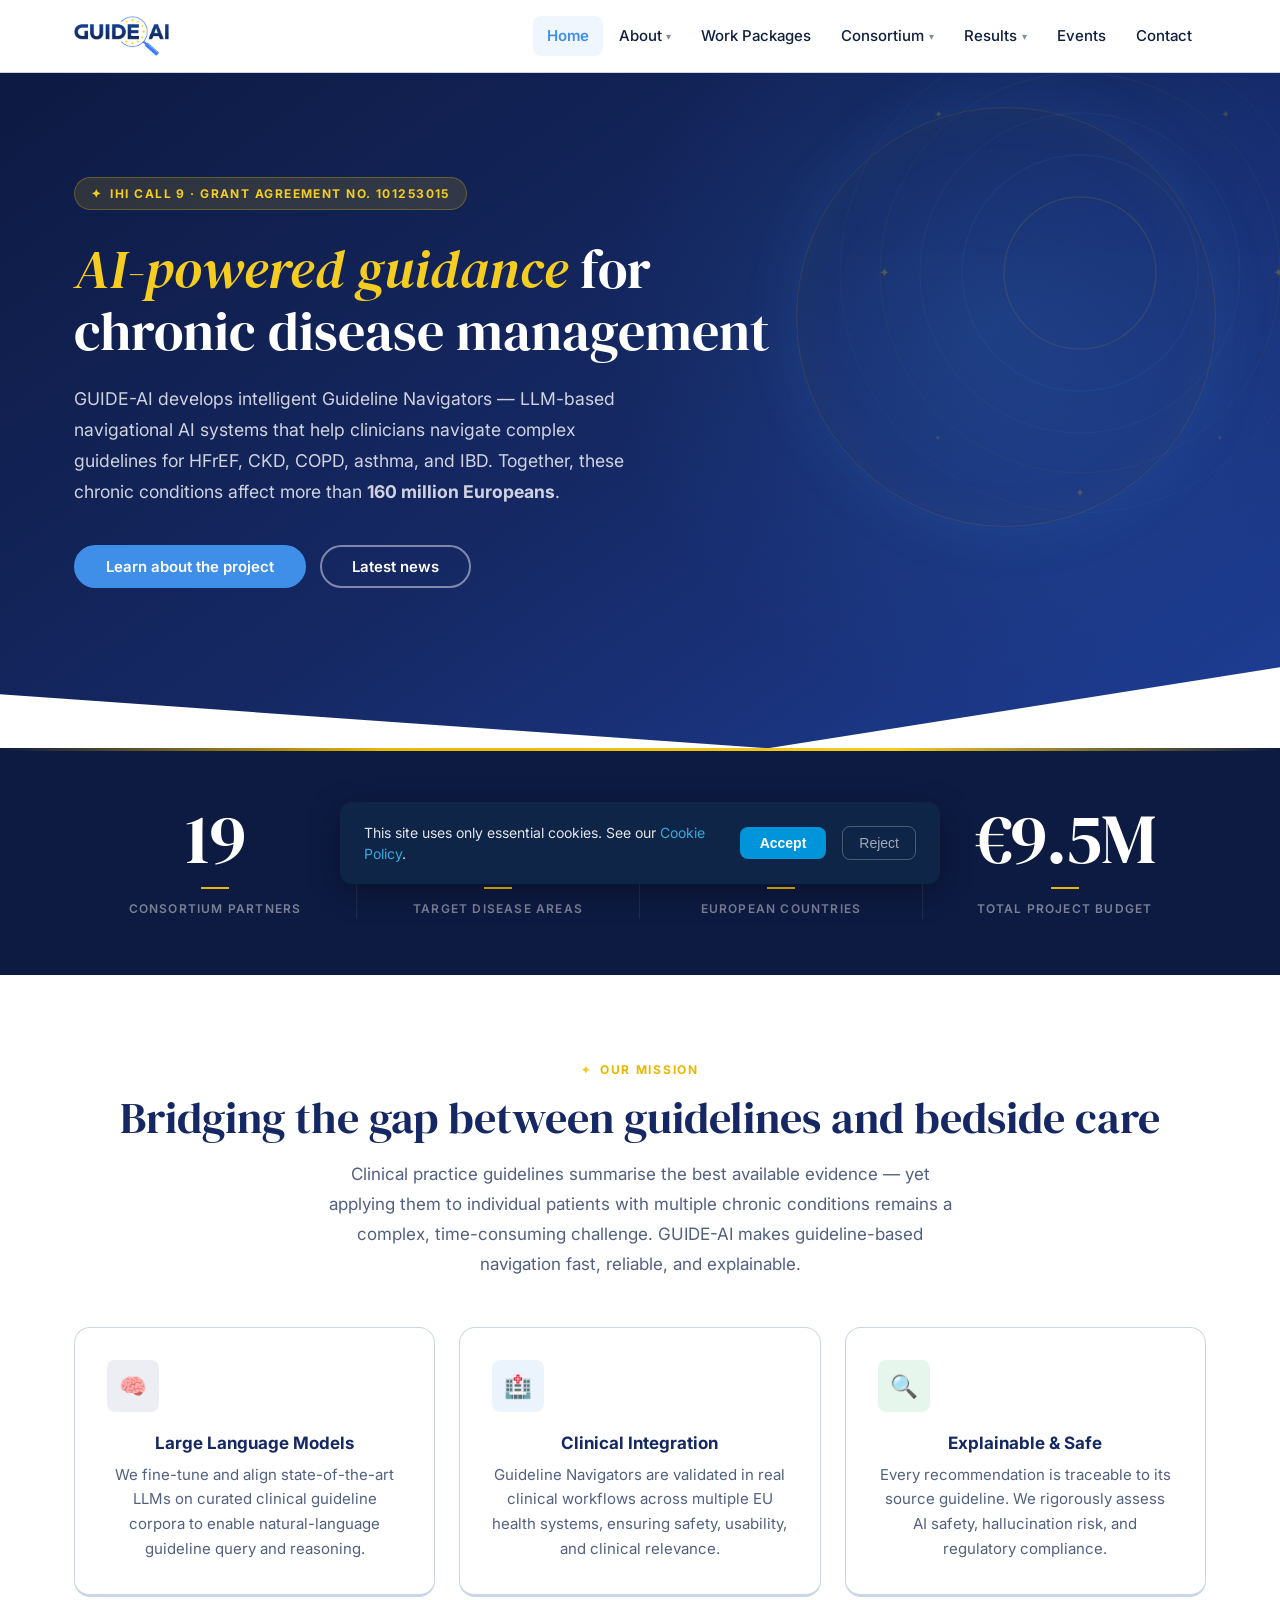
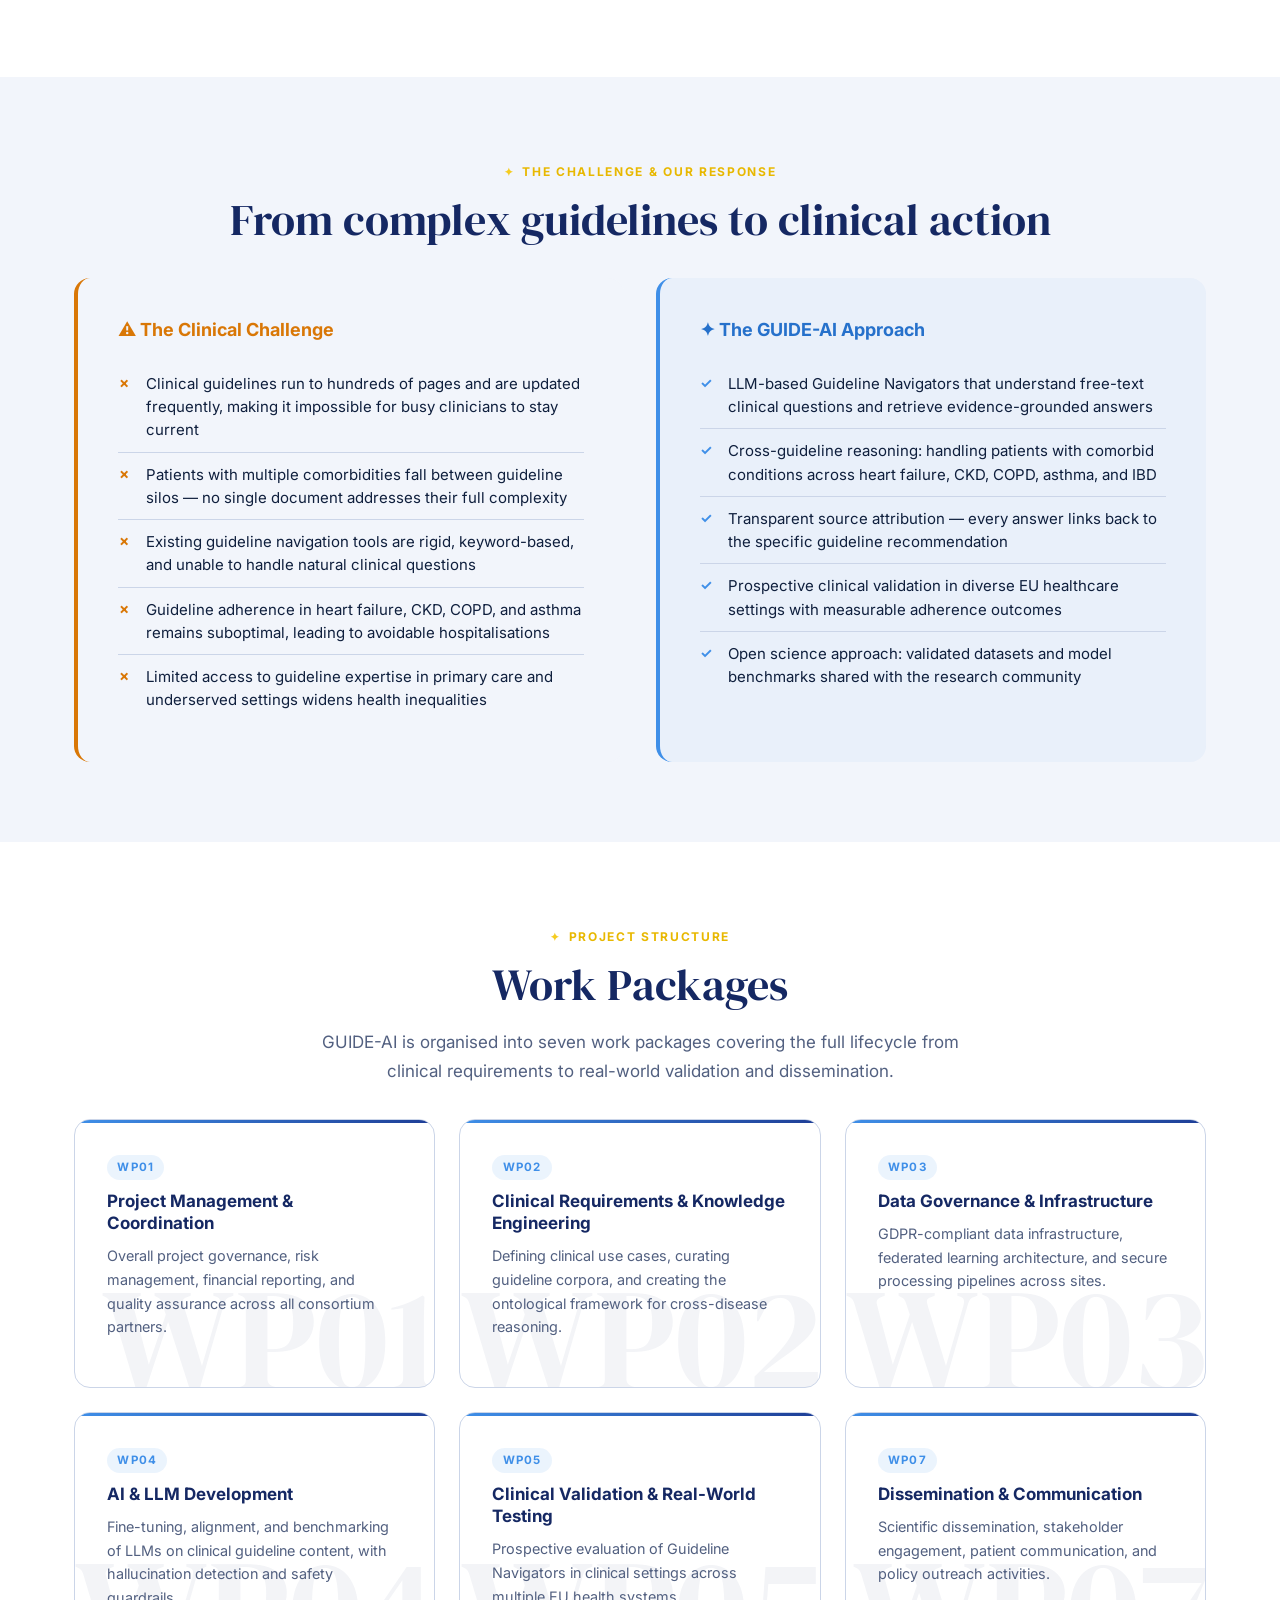
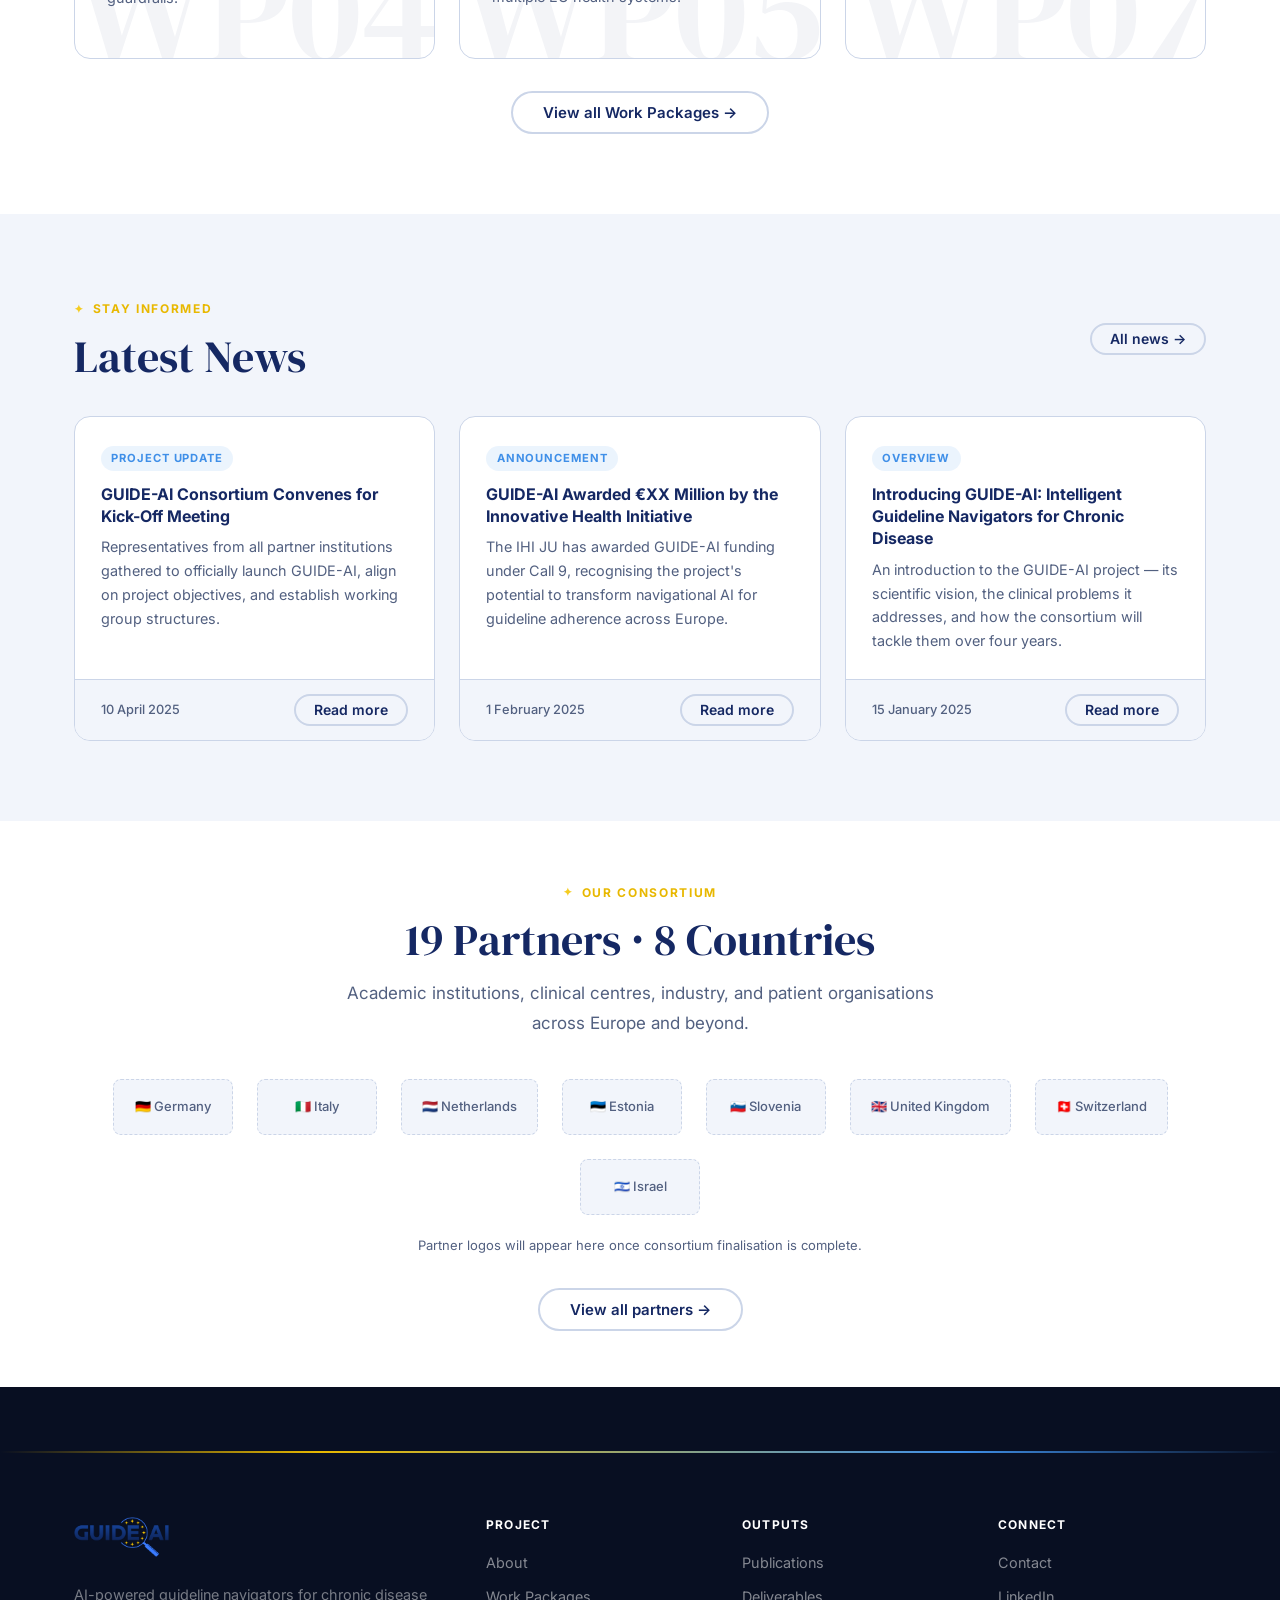
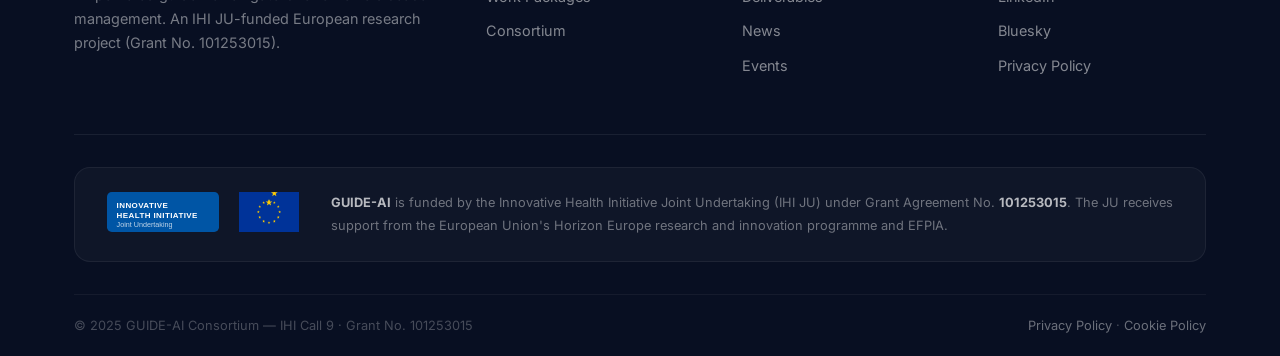
==== commit e7eede7c: "replaced "decision support" with "navigator"" ====
--- a/index.html
+++ b/index.html
@@ -85,7 +85,7 @@
           <em>AI-powered guidance</em> for chronic disease management
         </h1>
         <p class="hero-lead">
-          GUIDE-AI develops intelligent Guideline Navigators — LLM-based clinical decision support tools that
+          GUIDE-AI develops intelligent Guideline Navigators — LLM-based navigational AI systems that
           help clinicians navigate complex guidelines for HFrEF, CKD, COPD, asthma, and IBD.
           Together, these chronic conditions affect more than <strong>160 million Europeans</strong>.
         </p>
@@ -133,7 +133,7 @@
       <p class="section-subtitle" style="margin: 0 auto 3rem;">
         Clinical practice guidelines summarise the best available evidence — yet applying them to individual patients
         with multiple chronic conditions remains a complex, time-consuming challenge.
-        GUIDE-AI makes guideline-based decision support fast, reliable, and explainable.
+        GUIDE-AI makes guideline-based navigation fast, reliable, and explainable.
       </p>
       <div class="grid-3">
         <div class="card aos">
@@ -168,7 +168,7 @@
           <ul>
             <li>Clinical guidelines run to hundreds of pages and are updated frequently, making it impossible for busy clinicians to stay current</li>
             <li>Patients with multiple comorbidities fall between guideline silos — no single document addresses their full complexity</li>
-            <li>Existing clinical decision support tools are rigid, keyword-based, and unable to handle natural clinical questions</li>
+            <li>Existing guideline navigation tools are rigid, keyword-based, and unable to handle natural clinical questions</li>
             <li>Guideline adherence in heart failure, CKD, COPD, and asthma remains suboptimal, leading to avoidable hospitalisations</li>
             <li>Limited access to guideline expertise in primary care and underserved settings widens health inequalities</li>
           </ul>
@@ -263,7 +263,7 @@
           <div class="news-card-body">
             <span class="news-tag">Announcement</span>
             <h3>GUIDE-AI Awarded €XX Million by the Innovative Health Initiative</h3>
-            <p>The IHI JU has awarded GUIDE-AI funding under Call 9, recognising the project's potential to transform AI-assisted clinical decision support in Europe.</p>
+            <p>The IHI JU has awarded GUIDE-AI funding under Call 9, recognising the project's potential to transform navigational AI for guideline adherence across Europe.</p>
           </div>
           <div class="news-card-footer">
             <time class="news-date" datetime="2025-02-01">1 February 2025</time>
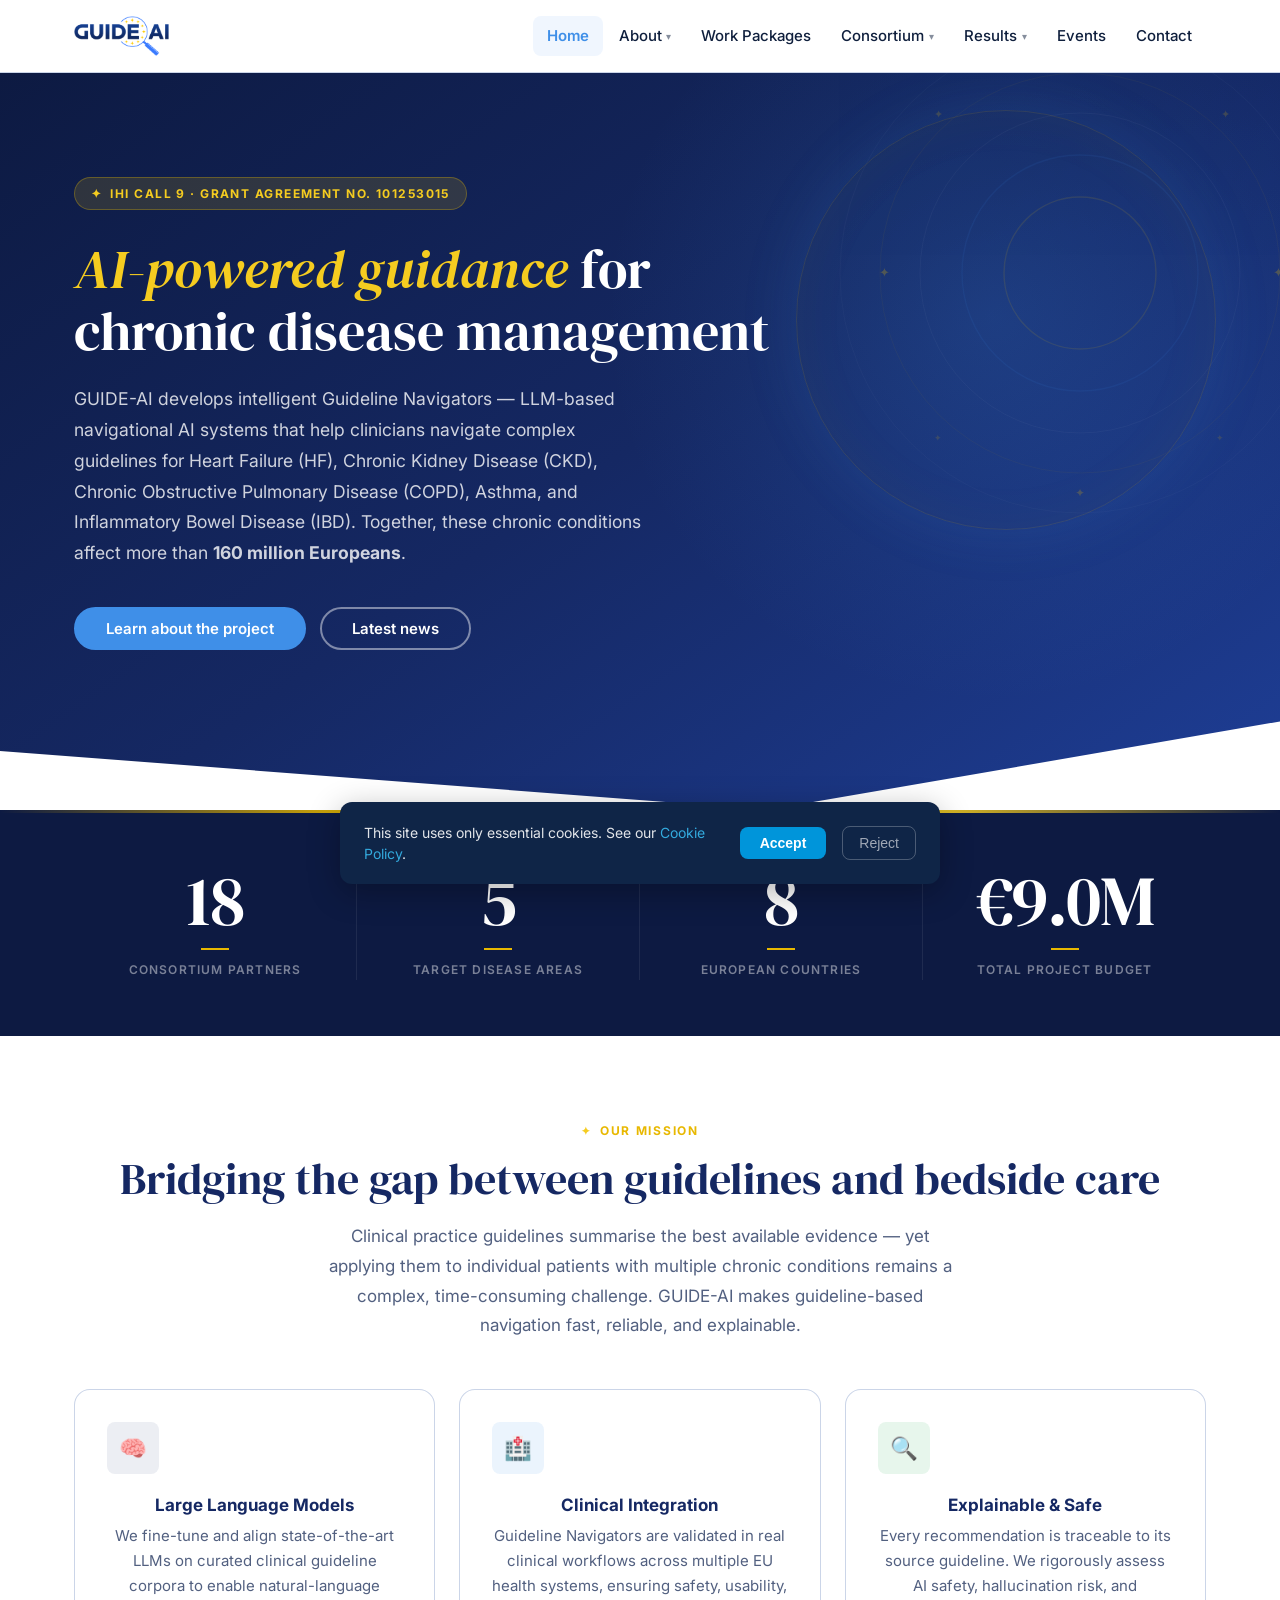
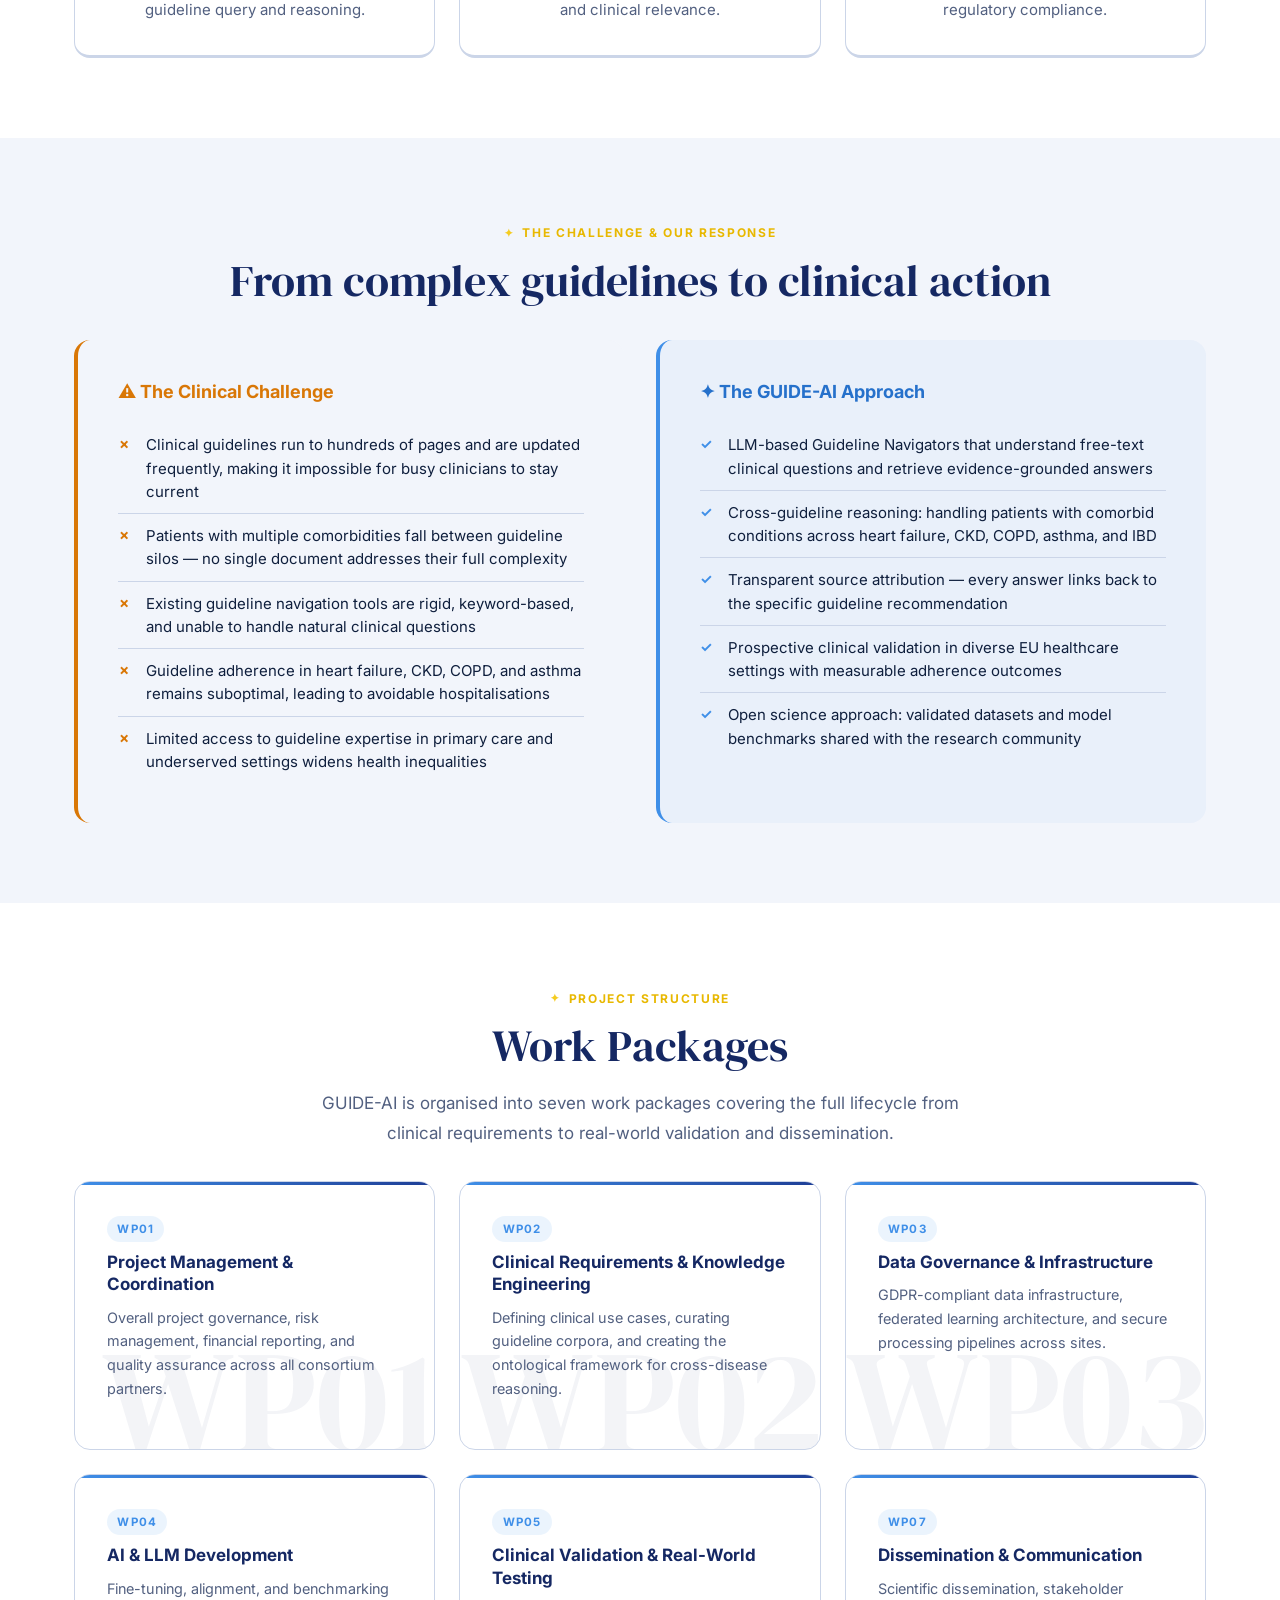
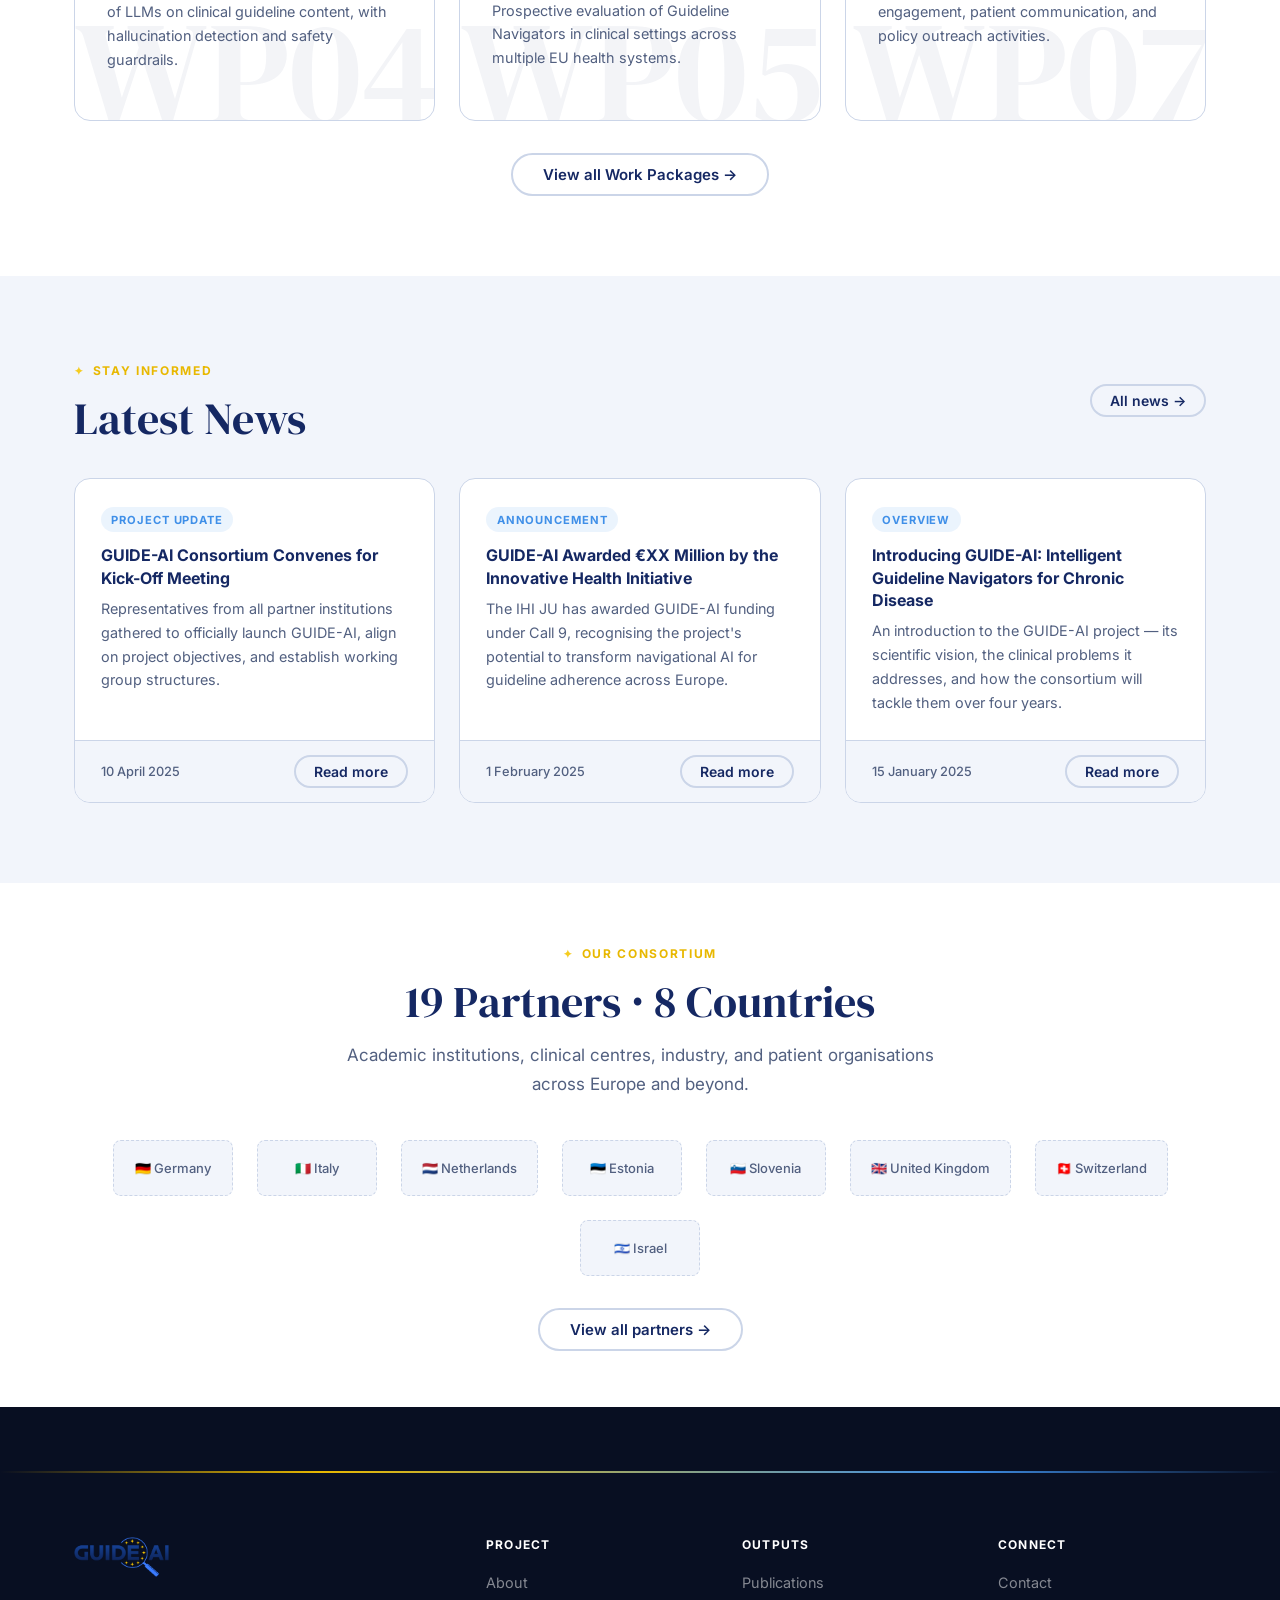
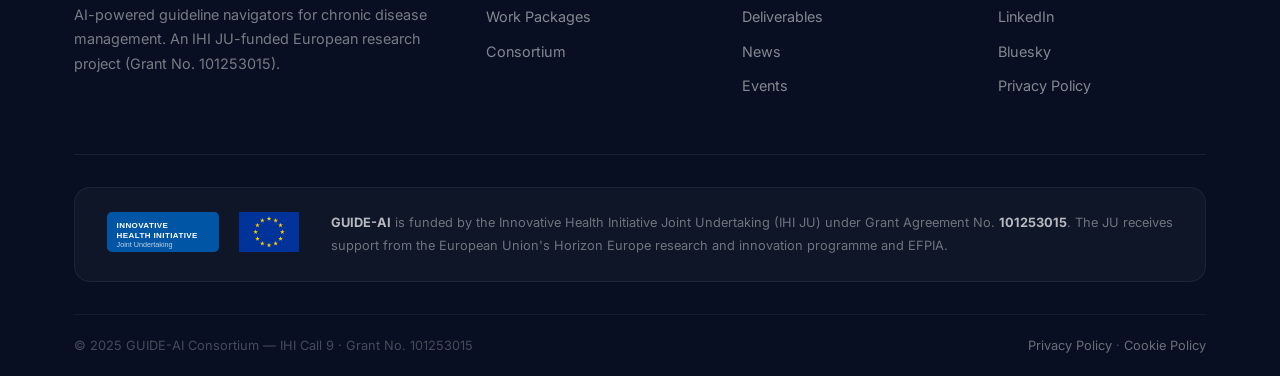
==== commit 188ffc8b: "disease names written out in the intro" ====
--- a/index.html
+++ b/index.html
@@ -1,378 +1,407 @@
 ﻿<!DOCTYPE html>
 <html lang="en">
+
 <head>
   <meta charset="UTF-8">
   <meta name="viewport" content="width=device-width, initial-scale=1.0">
   <title>GUIDE-AI — AI-powered guidance for chronic disease management</title>
-  <meta name="description" content="GUIDE-AI develops LLM-based Guideline Navigators to support clinical decision-making in heart failure, chronic kidney disease, COPD, and asthma. An IHI JU-funded European research project.">
+  <meta name="description"
+    content="GUIDE-AI develops LLM-based Guideline Navigators to support clinical decision-making in heart failure, chronic kidney disease, COPD, and asthma. An IHI JU-funded European research project.">
   <meta property="og:title" content="GUIDE-AI">
   <meta property="og:description" content="AI-powered guideline navigators for chronic disease management.">
   <meta property="og:type" content="website">
   <link rel="icon" type="image/svg+xml" href="assets/images/favicon.svg">
   <link rel="stylesheet" href="css/style.css">
 </head>
+
 <body>
 
-<a class="skip-link" href="#main-content">Skip to main content</a>
-
-<!-- ═══════════════════════════════════════════════════════ NAV -->
-<header>
-  <nav class="navbar" role="navigation" aria-label="Main navigation">
+  <a class="skip-link" href="#main-content">Skip to main content</a>
+
+  <!-- ═══════════════════════════════════════════════════════ NAV -->
+  <header>
+    <nav class="navbar" role="navigation" aria-label="Main navigation">
+      <div class="container">
+        <div class="navbar-inner">
+          <a class="navbar-brand" href="index.html" aria-label="GUIDE-AI — home">
+            <img src="assets/images/logo.png" alt="GUIDE-AI" height="40">
+          </a>
+          <button class="nav-toggle" aria-controls="nav-menu" aria-expanded="false"
+            aria-label="Toggle navigation">☰</button>
+          <ul class="nav-menu" id="nav-menu" role="list">
+            <li class="nav-item"><a class="nav-link" href="index.html">Home</a></li>
+            <li class="nav-item has-dropdown">
+              <a class="nav-link" href="about.html">About</a>
+              <ul class="dropdown-menu" role="list">
+                <li><a href="about.html#background">Background</a></li>
+                <li><a href="about.html#objectives">Objectives</a></li>
+                <li><a href="about.html#approach">Approach</a></li>
+              </ul>
+            </li>
+            <li class="nav-item"><a class="nav-link" href="work-packages.html">Work Packages</a></li>
+            <li class="nav-item has-dropdown">
+              <a class="nav-link" href="consortium.html">Consortium</a>
+              <ul class="dropdown-menu" role="list">
+                <li><a href="consortium.html#partners">Partners</a></li>
+                <li><a href="consortium.html#governance">Governance</a></li>
+              </ul>
+            </li>
+            <li class="nav-item has-dropdown">
+              <a class="nav-link" href="results.html">Results</a>
+              <ul class="dropdown-menu" role="list">
+                <li><a href="results.html#publications">Publications</a></li>
+                <li><a href="results.html#deliverables">Deliverables</a></li>
+                <li><a href="results.html#news">News</a></li>
+              </ul>
+            </li>
+            <li class="nav-item"><a class="nav-link" href="events.html">Events</a></li>
+            <li class="nav-item"><a class="nav-link" href="contact.html">Contact</a></li>
+          </ul>
+        </div>
+      </div>
+    </nav>
+  </header>
+
+  <!-- ═══════════════════════════════════════════════════════ MAIN -->
+  <main id="main-content">
+
+    <!-- ── Hero ──────────────────────────────────────────────────── -->
+    <section class="hero" aria-label="Project overview">
+      <svg class="hero-rings" viewBox="0 0 520 520" fill="none" aria-hidden="true">
+        <circle cx="260" cy="260" r="240" stroke="rgba(255,255,255,.04)" stroke-width="1" />
+        <circle cx="260" cy="260" r="200" stroke="rgba(232,184,0,.07)" stroke-width="1" />
+        <circle cx="260" cy="260" r="160" stroke="rgba(255,255,255,.05)" stroke-width="1" />
+        <circle cx="260" cy="260" r="118" stroke="rgba(63,143,232,.12)" stroke-width="1.5" />
+        <circle cx="260" cy="260" r="76" stroke="rgba(232,184,0,.16)" stroke-width="1.5" />
+        <text x="260" y="46" text-anchor="middle" fill="rgba(232,184,0,.45)" font-size="15">✦</text>
+        <text x="405" y="105" text-anchor="middle" fill="rgba(232,184,0,.28)" font-size="11">✦</text>
+        <text x="458" y="264" text-anchor="middle" fill="rgba(232,184,0,.38)" font-size="13">✦</text>
+        <text x="400" y="428" text-anchor="middle" fill="rgba(232,184,0,.22)" font-size="9">✦</text>
+        <text x="260" y="484" text-anchor="middle" fill="rgba(232,184,0,.32)" font-size="12">✦</text>
+        <text x="118" y="428" text-anchor="middle" fill="rgba(232,184,0,.22)" font-size="9">✦</text>
+        <text x="64" y="264" text-anchor="middle" fill="rgba(232,184,0,.38)" font-size="13">✦</text>
+        <text x="118" y="105" text-anchor="middle" fill="rgba(232,184,0,.28)" font-size="11">✦</text>
+      </svg>
+      <div class="container">
+        <div class="hero-inner">
+          <span class="hero-eyebrow">IHI Call 9 · Grant Agreement No. 101253015</span>
+          <h1>
+            <em>AI-powered guidance</em> for chronic disease management
+          </h1>
+          <p class="hero-lead">
+            GUIDE-AI develops intelligent Guideline Navigators — LLM-based navigational AI systems that
+            help clinicians navigate complex guidelines for Heart Failure (HF), Chronic Kidney Disease (CKD), Chronic
+            Obstructive Pulmonary Disease (COPD), Asthma, and Inflammatory Bowel Disease (IBD).
+            Together, these chronic conditions affect more than <strong>160 million Europeans</strong>.
+          </p>
+          <div class="hero-actions">
+            <a href="about.html" class="btn btn-primary">Learn about the project</a>
+            <a href="results.html#news" class="btn btn-outline-white">Latest news</a>
+          </div>
+        </div>
+      </div>
+    </section>
+
+    <!-- ── Stats bar ─────────────────────────────────────────────── -->
+    <section class="stats-bar" aria-label="Project at a glance">
+      <div class="container">
+        <div class="stats-grid">
+          <div class="stat-item">
+            <span class="stat-number" data-target="19">19</span>
+            <div class="stat-divider"></div>
+            <span class="stat-label">Consortium Partners</span>
+          </div>
+          <div class="stat-item">
+            <span class="stat-number" data-target="5">5</span>
+            <div class="stat-divider"></div>
+            <span class="stat-label">Target Disease Areas</span>
+          </div>
+          <div class="stat-item">
+            <span class="stat-number" data-target="8">8</span>
+            <div class="stat-divider"></div>
+            <span class="stat-label">European Countries</span>
+          </div>
+          <div class="stat-item">
+            <span class="stat-number" data-target="9.5" data-prefix="€" data-suffix="M" data-decimals="1">€9.5M</span>
+            <div class="stat-divider"></div>
+            <span class="stat-label">Total Project Budget</span>
+          </div>
+        </div>
+      </div>
+    </section>
+
+    <!-- ── Mission ───────────────────────────────────────────────── -->
+    <section class="section" aria-labelledby="mission-heading">
+      <div class="container text-center">
+        <span class="section-label">Our Mission</span>
+        <h2 class="section-title" id="mission-heading">Bridging the gap between guidelines and bedside care</h2>
+        <p class="section-subtitle" style="margin: 0 auto 3rem;">
+          Clinical practice guidelines summarise the best available evidence — yet applying them to individual patients
+          with multiple chronic conditions remains a complex, time-consuming challenge.
+          GUIDE-AI makes guideline-based navigation fast, reliable, and explainable.
+        </p>
+        <div class="grid-3">
+          <div class="card aos">
+            <div class="card-icon card-icon-blue" aria-hidden="true">🧠</div>
+            <h3>Large Language Models</h3>
+            <p>We fine-tune and align state-of-the-art LLMs on curated clinical guideline corpora to enable
+              natural-language guideline query and reasoning.</p>
+          </div>
+          <div class="card aos aos-delay-1">
+            <div class="card-icon card-icon-teal" aria-hidden="true">🏥</div>
+            <h3>Clinical Integration</h3>
+            <p>Guideline Navigators are validated in real clinical workflows across multiple EU health systems, ensuring
+              safety, usability, and clinical relevance.</p>
+          </div>
+          <div class="card aos aos-delay-2">
+            <div class="card-icon card-icon-success" aria-hidden="true">🔍</div>
+            <h3>Explainable &amp; Safe</h3>
+            <p>Every recommendation is traceable to its source guideline. We rigorously assess AI safety, hallucination
+              risk, and regulatory compliance.</p>
+          </div>
+        </div>
+      </div>
+    </section>
+
+    <!-- ── Problem / Solution ────────────────────────────────────── -->
+    <section class="section section-light" aria-labelledby="ps-heading">
+      <div class="container">
+        <div class="text-center mb-lg">
+          <span class="section-label">The Challenge &amp; Our Response</span>
+          <h2 class="section-title" id="ps-heading">From complex guidelines to clinical action</h2>
+        </div>
+        <div class="ps-grid">
+          <div class="ps-block problem">
+            <h3>⚠ The Clinical Challenge</h3>
+            <ul>
+              <li>Clinical guidelines run to hundreds of pages and are updated frequently, making it impossible for busy
+                clinicians to stay current</li>
+              <li>Patients with multiple comorbidities fall between guideline silos — no single document addresses their
+                full complexity</li>
+              <li>Existing guideline navigation tools are rigid, keyword-based, and unable to handle natural clinical
+                questions</li>
+              <li>Guideline adherence in heart failure, CKD, COPD, and asthma remains suboptimal, leading to avoidable
+                hospitalisations</li>
+              <li>Limited access to guideline expertise in primary care and underserved settings widens health
+                inequalities</li>
+            </ul>
+          </div>
+          <div class="ps-block solution">
+            <h3>✦ The GUIDE-AI Approach</h3>
+            <ul>
+              <li>LLM-based Guideline Navigators that understand free-text clinical questions and retrieve
+                evidence-grounded answers</li>
+              <li>Cross-guideline reasoning: handling patients with comorbid conditions across heart failure, CKD, COPD,
+                asthma, and IBD</li>
+              <li>Transparent source attribution — every answer links back to the specific guideline recommendation</li>
+              <li>Prospective clinical validation in diverse EU healthcare settings with measurable adherence outcomes
+              </li>
+              <li>Open science approach: validated datasets and model benchmarks shared with the research community</li>
+            </ul>
+          </div>
+        </div>
+      </div>
+    </section>
+
+    <!-- ── Work Packages (overview) ──────────────────────────────── -->
+    <section class="section" aria-labelledby="wp-overview-heading">
+      <div class="container">
+        <div class="text-center mb-lg">
+          <span class="section-label">Project Structure</span>
+          <h2 class="section-title" id="wp-overview-heading">Work Packages</h2>
+          <p class="section-subtitle" style="margin: 0 auto;">
+            GUIDE-AI is organised into seven work packages covering the full lifecycle from clinical requirements to
+            real-world validation and dissemination.
+          </p>
+        </div>
+        <div class="grid-3">
+          <div class="wp-card aos" data-wp="WP01">
+            <span class="wp-number">WP01</span>
+            <h3>Project Management &amp; Coordination</h3>
+            <p>Overall project governance, risk management, financial reporting, and quality assurance across all
+              consortium partners.</p>
+          </div>
+          <div class="wp-card aos aos-delay-1" data-wp="WP02">
+            <span class="wp-number">WP02</span>
+            <h3>Clinical Requirements &amp; Knowledge Engineering</h3>
+            <p>Defining clinical use cases, curating guideline corpora, and creating the ontological framework for
+              cross-disease reasoning.</p>
+          </div>
+          <div class="wp-card aos aos-delay-2" data-wp="WP03">
+            <span class="wp-number">WP03</span>
+            <h3>Data Governance &amp; Infrastructure</h3>
+            <p>GDPR-compliant data infrastructure, federated learning architecture, and secure processing pipelines
+              across sites.</p>
+          </div>
+          <div class="wp-card aos" data-wp="WP04">
+            <span class="wp-number">WP04</span>
+            <h3>AI &amp; LLM Development</h3>
+            <p>Fine-tuning, alignment, and benchmarking of LLMs on clinical guideline content, with hallucination
+              detection and safety guardrails.</p>
+          </div>
+          <div class="wp-card aos aos-delay-1" data-wp="WP05">
+            <span class="wp-number">WP05</span>
+            <h3>Clinical Validation &amp; Real-World Testing</h3>
+            <p>Prospective evaluation of Guideline Navigators in clinical settings across multiple EU health systems.
+            </p>
+          </div>
+          <div class="wp-card aos aos-delay-2" data-wp="WP07">
+            <span class="wp-number">WP07</span>
+            <h3>Dissemination &amp; Communication</h3>
+            <p>Scientific dissemination, stakeholder engagement, patient communication, and policy outreach activities.
+            </p>
+          </div>
+        </div>
+        <div class="text-center mt-lg">
+          <a href="work-packages.html" class="btn btn-outline">View all Work Packages →</a>
+        </div>
+      </div>
+    </section>
+
+    <!-- ── News ──────────────────────────────────────────────────── -->
+    <section class="section section-light" aria-labelledby="news-heading">
+      <div class="container">
+        <div class="d-flex align-center flex-wrap gap-md mb-lg" style="justify-content: space-between;">
+          <div>
+            <span class="section-label">Stay Informed</span>
+            <h2 class="section-title" id="news-heading" style="margin-bottom:0">Latest News</h2>
+          </div>
+          <a href="results.html#news" class="btn btn-outline btn-sm">All news →</a>
+        </div>
+        <div class="grid-3">
+          <!-- News item 1 -->
+          <article class="news-card aos">
+            <div class="news-card-body">
+              <span class="news-tag">Project Update</span>
+              <h3>GUIDE-AI Consortium Convenes for Kick-Off Meeting</h3>
+              <p>Representatives from all partner institutions gathered to officially launch GUIDE-AI, align on project
+                objectives, and establish working group structures.</p>
+            </div>
+            <div class="news-card-footer">
+              <time class="news-date" datetime="2025-04-10">10 April 2025</time>
+              <a href="results.html#news" class="btn btn-outline btn-sm">Read more</a>
+            </div>
+          </article>
+          <!-- News item 2 -->
+          <article class="news-card aos aos-delay-1">
+            <div class="news-card-body">
+              <span class="news-tag">Announcement</span>
+              <h3>GUIDE-AI Awarded €XX Million by the Innovative Health Initiative</h3>
+              <p>The IHI JU has awarded GUIDE-AI funding under Call 9, recognising the project's potential to transform
+                navigational AI for guideline adherence across Europe.</p>
+            </div>
+            <div class="news-card-footer">
+              <time class="news-date" datetime="2025-02-01">1 February 2025</time>
+              <a href="results.html#news" class="btn btn-outline btn-sm">Read more</a>
+            </div>
+          </article>
+          <!-- News item 3 -->
+          <article class="news-card aos aos-delay-2">
+            <div class="news-card-body">
+              <span class="news-tag">Overview</span>
+              <h3>Introducing GUIDE-AI: Intelligent Guideline Navigators for Chronic Disease</h3>
+              <p>An introduction to the GUIDE-AI project — its scientific vision, the clinical problems it addresses,
+                and how the consortium will tackle them over four years.</p>
+            </div>
+            <div class="news-card-footer">
+              <time class="news-date" datetime="2025-01-15">15 January 2025</time>
+              <a href="results.html#news" class="btn btn-outline btn-sm">Read more</a>
+            </div>
+          </article>
+        </div>
+      </div>
+    </section>
+
+    <!-- ── Partners strip ────────────────────────────────────────── -->
+    <section class="partners-strip" aria-labelledby="partners-heading">
+      <div class="container text-center">
+        <span class="section-label">Our Consortium</span>
+        <h2 class="section-title" id="partners-heading" style="margin-bottom:.75rem;">19 Partners · 8 Countries</h2>
+        <p class="section-subtitle" style="margin: 0 auto 2.5rem;">
+          Academic institutions, clinical centres, industry, and patient organisations across Europe and beyond.
+        </p>
+        <!-- Partner logos will replace these country tags once received -->
+        <div class="partners-grid">
+          <div class="partner-placeholder">🇩🇪 Germany</div>
+          <div class="partner-placeholder">🇮🇹 Italy</div>
+          <div class="partner-placeholder">🇳🇱 Netherlands</div>
+          <div class="partner-placeholder">🇪🇪 Estonia</div>
+          <div class="partner-placeholder">🇸🇮 Slovenia</div>
+          <div class="partner-placeholder">🇬🇧 United Kingdom</div>
+          <div class="partner-placeholder">🇨🇭 Switzerland</div>
+          <div class="partner-placeholder">🇮🇱 Israel</div>
+        </div>
+        <a href="consortium.html" class="btn btn-outline mt-lg">View all partners →</a>
+      </div>
+    </section>
+
+  </main>
+
+  <!-- ═══════════════════════════════════════════════════════ FOOTER -->
+  <footer class="footer" role="contentinfo">
     <div class="container">
-      <div class="navbar-inner">
-        <a class="navbar-brand" href="index.html" aria-label="GUIDE-AI — home">
-          <img src="assets/images/logo.png" alt="GUIDE-AI" height="40">
-        </a>
-        <button class="nav-toggle" aria-controls="nav-menu" aria-expanded="false" aria-label="Toggle navigation">☰</button>
-        <ul class="nav-menu" id="nav-menu" role="list">
-          <li class="nav-item"><a class="nav-link" href="index.html">Home</a></li>
-          <li class="nav-item has-dropdown">
-            <a class="nav-link" href="about.html">About</a>
-            <ul class="dropdown-menu" role="list">
-              <li><a href="about.html#background">Background</a></li>
-              <li><a href="about.html#objectives">Objectives</a></li>
-              <li><a href="about.html#approach">Approach</a></li>
-            </ul>
-          </li>
-          <li class="nav-item"><a class="nav-link" href="work-packages.html">Work Packages</a></li>
-          <li class="nav-item has-dropdown">
-            <a class="nav-link" href="consortium.html">Consortium</a>
-            <ul class="dropdown-menu" role="list">
-              <li><a href="consortium.html#partners">Partners</a></li>
-              <li><a href="consortium.html#governance">Governance</a></li>
-            </ul>
-          </li>
-          <li class="nav-item has-dropdown">
-            <a class="nav-link" href="results.html">Results</a>
-            <ul class="dropdown-menu" role="list">
-              <li><a href="results.html#publications">Publications</a></li>
-              <li><a href="results.html#deliverables">Deliverables</a></li>
-              <li><a href="results.html#news">News</a></li>
-            </ul>
-          </li>
-          <li class="nav-item"><a class="nav-link" href="events.html">Events</a></li>
-          <li class="nav-item"><a class="nav-link" href="contact.html">Contact</a></li>
-        </ul>
+      <div class="footer-top">
+        <div class="footer-brand">
+          <a class="navbar-brand" href="index.html" aria-label="GUIDE-AI — home">
+            <img src="assets/images/logo.png" alt="GUIDE-AI" height="32">
+          </a>
+          <p>AI-powered guideline navigators for chronic disease management. An IHI JU-funded European research project
+            (Grant No. 101253015).</p>
+        </div>
+        <div class="footer-col">
+          <h4>Project</h4>
+          <ul>
+            <li><a href="about.html">About</a></li>
+            <li><a href="work-packages.html">Work Packages</a></li>
+            <li><a href="consortium.html">Consortium</a></li>
+          </ul>
+        </div>
+        <div class="footer-col">
+          <h4>Outputs</h4>
+          <ul>
+            <li><a href="results.html#publications">Publications</a></li>
+            <li><a href="results.html#deliverables">Deliverables</a></li>
+            <li><a href="results.html#news">News</a></li>
+            <li><a href="events.html">Events</a></li>
+          </ul>
+        </div>
+        <div class="footer-col">
+          <h4>Connect</h4>
+          <ul>
+            <li><a href="contact.html">Contact</a></li>
+            <!-- TODO: Update with real LinkedIn/Bluesky handles -->
+            <li><a href="https://linkedin.com" target="_blank" rel="noopener noreferrer">LinkedIn</a></li>
+            <li><a href="https://bsky.app" target="_blank" rel="noopener noreferrer">Bluesky</a></li>
+            <li><a href="privacy.html">Privacy Policy</a></li>
+          </ul>
+        </div>
       </div>
     </div>
-  </nav>
-</header>
-
-<!-- ═══════════════════════════════════════════════════════ MAIN -->
-<main id="main-content">
-
-  <!-- ── Hero ──────────────────────────────────────────────────── -->
-  <section class="hero" aria-label="Project overview">
-    <svg class="hero-rings" viewBox="0 0 520 520" fill="none" aria-hidden="true">
-      <circle cx="260" cy="260" r="240" stroke="rgba(255,255,255,.04)" stroke-width="1"/>
-      <circle cx="260" cy="260" r="200" stroke="rgba(232,184,0,.07)"   stroke-width="1"/>
-      <circle cx="260" cy="260" r="160" stroke="rgba(255,255,255,.05)" stroke-width="1"/>
-      <circle cx="260" cy="260" r="118" stroke="rgba(63,143,232,.12)"  stroke-width="1.5"/>
-      <circle cx="260" cy="260" r="76"  stroke="rgba(232,184,0,.16)"   stroke-width="1.5"/>
-      <text x="260" y="46"  text-anchor="middle" fill="rgba(232,184,0,.45)" font-size="15">✦</text>
-      <text x="405" y="105" text-anchor="middle" fill="rgba(232,184,0,.28)" font-size="11">✦</text>
-      <text x="458" y="264" text-anchor="middle" fill="rgba(232,184,0,.38)" font-size="13">✦</text>
-      <text x="400" y="428" text-anchor="middle" fill="rgba(232,184,0,.22)" font-size="9">✦</text>
-      <text x="260" y="484" text-anchor="middle" fill="rgba(232,184,0,.32)" font-size="12">✦</text>
-      <text x="118" y="428" text-anchor="middle" fill="rgba(232,184,0,.22)" font-size="9">✦</text>
-      <text x="64"  y="264" text-anchor="middle" fill="rgba(232,184,0,.38)" font-size="13">✦</text>
-      <text x="118" y="105" text-anchor="middle" fill="rgba(232,184,0,.28)" font-size="11">✦</text>
-    </svg>
+    <div class="footer-eu-bar">
+      <div class="container">
+        <div class="footer-eu-inner">
+          <div class="footer-eu-logos">
+            <img src="assets/images/ihi-logo.svg" alt="IHI Joint Undertaking" height="38">
+            <img src="assets/images/eu-flag.svg" alt="European Union" height="32">
+          </div>
+          <p class="footer-eu-text">
+            <strong>GUIDE-AI</strong> is funded by the Innovative Health Initiative Joint Undertaking (IHI JU) under
+            Grant Agreement No.&nbsp;<strong>101253015</strong>.
+            The JU receives support from the European Union's Horizon Europe research and innovation programme and
+            EFPIA.
+          </p>
+        </div>
+      </div>
+    </div>
     <div class="container">
-      <div class="hero-inner">
-        <span class="hero-eyebrow">IHI Call 9 · Grant Agreement No. 101253015</span>
-        <h1>
-          <em>AI-powered guidance</em> for chronic disease management
-        </h1>
-        <p class="hero-lead">
-          GUIDE-AI develops intelligent Guideline Navigators — LLM-based navigational AI systems that
-          help clinicians navigate complex guidelines for HFrEF, CKD, COPD, asthma, and IBD.
-          Together, these chronic conditions affect more than <strong>160 million Europeans</strong>.
-        </p>
-        <div class="hero-actions">
-          <a href="about.html" class="btn btn-primary">Learn about the project</a>
-          <a href="results.html#news" class="btn btn-outline-white">Latest news</a>
-        </div>
+      <div class="footer-bottom">
+        <span>© 2025 GUIDE-AI Consortium — IHI Call 9 · Grant No. 101253015</span>
+        <span><a href="privacy.html">Privacy Policy</a> · <a href="privacy.html#cookies">Cookie Policy</a></span>
       </div>
     </div>
-  </section>
-
-  <!-- ── Stats bar ─────────────────────────────────────────────── -->
-  <section class="stats-bar" aria-label="Project at a glance">
-    <div class="container">
-      <div class="stats-grid">
-        <div class="stat-item">
-          <span class="stat-number" data-target="19">19</span>
-          <div class="stat-divider"></div>
-          <span class="stat-label">Consortium Partners</span>
-        </div>
-        <div class="stat-item">
-          <span class="stat-number" data-target="5">5</span>
-          <div class="stat-divider"></div>
-          <span class="stat-label">Target Disease Areas</span>
-        </div>
-        <div class="stat-item">
-          <span class="stat-number" data-target="8">8</span>
-          <div class="stat-divider"></div>
-          <span class="stat-label">European Countries</span>
-        </div>
-        <div class="stat-item">
-          <span class="stat-number" data-target="9.5" data-prefix="€" data-suffix="M" data-decimals="1">€9.5M</span>
-          <div class="stat-divider"></div>
-          <span class="stat-label">Total Project Budget</span>
-        </div>
-      </div>
-    </div>
-  </section>
-
-  <!-- ── Mission ───────────────────────────────────────────────── -->
-  <section class="section" aria-labelledby="mission-heading">
-    <div class="container text-center">
-      <span class="section-label">Our Mission</span>
-      <h2 class="section-title" id="mission-heading">Bridging the gap between guidelines and bedside care</h2>
-      <p class="section-subtitle" style="margin: 0 auto 3rem;">
-        Clinical practice guidelines summarise the best available evidence — yet applying them to individual patients
-        with multiple chronic conditions remains a complex, time-consuming challenge.
-        GUIDE-AI makes guideline-based navigation fast, reliable, and explainable.
-      </p>
-      <div class="grid-3">
-        <div class="card aos">
-          <div class="card-icon card-icon-blue" aria-hidden="true">🧠</div>
-          <h3>Large Language Models</h3>
-          <p>We fine-tune and align state-of-the-art LLMs on curated clinical guideline corpora to enable natural-language guideline query and reasoning.</p>
-        </div>
-        <div class="card aos aos-delay-1">
-          <div class="card-icon card-icon-teal" aria-hidden="true">🏥</div>
-          <h3>Clinical Integration</h3>
-          <p>Guideline Navigators are validated in real clinical workflows across multiple EU health systems, ensuring safety, usability, and clinical relevance.</p>
-        </div>
-        <div class="card aos aos-delay-2">
-          <div class="card-icon card-icon-success" aria-hidden="true">🔍</div>
-          <h3>Explainable &amp; Safe</h3>
-          <p>Every recommendation is traceable to its source guideline. We rigorously assess AI safety, hallucination risk, and regulatory compliance.</p>
-        </div>
-      </div>
-    </div>
-  </section>
-
-  <!-- ── Problem / Solution ────────────────────────────────────── -->
-  <section class="section section-light" aria-labelledby="ps-heading">
-    <div class="container">
-      <div class="text-center mb-lg">
-        <span class="section-label">The Challenge &amp; Our Response</span>
-        <h2 class="section-title" id="ps-heading">From complex guidelines to clinical action</h2>
-      </div>
-      <div class="ps-grid">
-        <div class="ps-block problem">
-          <h3>⚠ The Clinical Challenge</h3>
-          <ul>
-            <li>Clinical guidelines run to hundreds of pages and are updated frequently, making it impossible for busy clinicians to stay current</li>
-            <li>Patients with multiple comorbidities fall between guideline silos — no single document addresses their full complexity</li>
-            <li>Existing guideline navigation tools are rigid, keyword-based, and unable to handle natural clinical questions</li>
-            <li>Guideline adherence in heart failure, CKD, COPD, and asthma remains suboptimal, leading to avoidable hospitalisations</li>
-            <li>Limited access to guideline expertise in primary care and underserved settings widens health inequalities</li>
-          </ul>
-        </div>
-        <div class="ps-block solution">
-          <h3>✦ The GUIDE-AI Approach</h3>
-          <ul>
-            <li>LLM-based Guideline Navigators that understand free-text clinical questions and retrieve evidence-grounded answers</li>
-            <li>Cross-guideline reasoning: handling patients with comorbid conditions across heart failure, CKD, COPD, asthma, and IBD</li>
-            <li>Transparent source attribution — every answer links back to the specific guideline recommendation</li>
-            <li>Prospective clinical validation in diverse EU healthcare settings with measurable adherence outcomes</li>
-            <li>Open science approach: validated datasets and model benchmarks shared with the research community</li>
-          </ul>
-        </div>
-      </div>
-    </div>
-  </section>
-
-  <!-- ── Work Packages (overview) ──────────────────────────────── -->
-  <section class="section" aria-labelledby="wp-overview-heading">
-    <div class="container">
-      <div class="text-center mb-lg">
-        <span class="section-label">Project Structure</span>
-        <h2 class="section-title" id="wp-overview-heading">Work Packages</h2>
-        <p class="section-subtitle" style="margin: 0 auto;">
-          GUIDE-AI is organised into seven work packages covering the full lifecycle from clinical requirements to real-world validation and dissemination.
-        </p>
-      </div>
-      <div class="grid-3">
-        <div class="wp-card aos" data-wp="WP01">
-          <span class="wp-number">WP01</span>
-          <h3>Project Management &amp; Coordination</h3>
-          <p>Overall project governance, risk management, financial reporting, and quality assurance across all consortium partners.</p>
-        </div>
-        <div class="wp-card aos aos-delay-1" data-wp="WP02">
-          <span class="wp-number">WP02</span>
-          <h3>Clinical Requirements &amp; Knowledge Engineering</h3>
-          <p>Defining clinical use cases, curating guideline corpora, and creating the ontological framework for cross-disease reasoning.</p>
-        </div>
-        <div class="wp-card aos aos-delay-2" data-wp="WP03">
-          <span class="wp-number">WP03</span>
-          <h3>Data Governance &amp; Infrastructure</h3>
-          <p>GDPR-compliant data infrastructure, federated learning architecture, and secure processing pipelines across sites.</p>
-        </div>
-        <div class="wp-card aos" data-wp="WP04">
-          <span class="wp-number">WP04</span>
-          <h3>AI &amp; LLM Development</h3>
-          <p>Fine-tuning, alignment, and benchmarking of LLMs on clinical guideline content, with hallucination detection and safety guardrails.</p>
-        </div>
-        <div class="wp-card aos aos-delay-1" data-wp="WP05">
-          <span class="wp-number">WP05</span>
-          <h3>Clinical Validation &amp; Real-World Testing</h3>
-          <p>Prospective evaluation of Guideline Navigators in clinical settings across multiple EU health systems.</p>
-        </div>
-        <div class="wp-card aos aos-delay-2" data-wp="WP07">
-          <span class="wp-number">WP07</span>
-          <h3>Dissemination &amp; Communication</h3>
-          <p>Scientific dissemination, stakeholder engagement, patient communication, and policy outreach activities.</p>
-        </div>
-      </div>
-      <div class="text-center mt-lg">
-        <a href="work-packages.html" class="btn btn-outline">View all Work Packages →</a>
-      </div>
-    </div>
-  </section>
-
-  <!-- ── News ──────────────────────────────────────────────────── -->
-  <section class="section section-light" aria-labelledby="news-heading">
-    <div class="container">
-      <div class="d-flex align-center flex-wrap gap-md mb-lg" style="justify-content: space-between;">
-        <div>
-          <span class="section-label">Stay Informed</span>
-          <h2 class="section-title" id="news-heading" style="margin-bottom:0">Latest News</h2>
-        </div>
-        <a href="results.html#news" class="btn btn-outline btn-sm">All news →</a>
-      </div>
-      <div class="grid-3">
-        <!-- News item 1 -->
-        <article class="news-card aos">
-          <div class="news-card-body">
-            <span class="news-tag">Project Update</span>
-            <h3>GUIDE-AI Consortium Convenes for Kick-Off Meeting</h3>
-            <p>Representatives from all partner institutions gathered to officially launch GUIDE-AI, align on project objectives, and establish working group structures.</p>
-          </div>
-          <div class="news-card-footer">
-            <time class="news-date" datetime="2025-04-10">10 April 2025</time>
-            <a href="results.html#news" class="btn btn-outline btn-sm">Read more</a>
-          </div>
-        </article>
-        <!-- News item 2 -->
-        <article class="news-card aos aos-delay-1">
-          <div class="news-card-body">
-            <span class="news-tag">Announcement</span>
-            <h3>GUIDE-AI Awarded €XX Million by the Innovative Health Initiative</h3>
-            <p>The IHI JU has awarded GUIDE-AI funding under Call 9, recognising the project's potential to transform navigational AI for guideline adherence across Europe.</p>
-          </div>
-          <div class="news-card-footer">
-            <time class="news-date" datetime="2025-02-01">1 February 2025</time>
-            <a href="results.html#news" class="btn btn-outline btn-sm">Read more</a>
-          </div>
-        </article>
-        <!-- News item 3 -->
-        <article class="news-card aos aos-delay-2">
-          <div class="news-card-body">
-            <span class="news-tag">Overview</span>
-            <h3>Introducing GUIDE-AI: Intelligent Guideline Navigators for Chronic Disease</h3>
-            <p>An introduction to the GUIDE-AI project — its scientific vision, the clinical problems it addresses, and how the consortium will tackle them over four years.</p>
-          </div>
-          <div class="news-card-footer">
-            <time class="news-date" datetime="2025-01-15">15 January 2025</time>
-            <a href="results.html#news" class="btn btn-outline btn-sm">Read more</a>
-          </div>
-        </article>
-      </div>
-    </div>
-  </section>
-
-  <!-- ── Partners strip ────────────────────────────────────────── -->
-  <section class="partners-strip" aria-labelledby="partners-heading">
-    <div class="container text-center">
-      <span class="section-label">Our Consortium</span>
-      <h2 class="section-title" id="partners-heading" style="margin-bottom:.75rem;">19 Partners · 8 Countries</h2>
-      <p class="section-subtitle" style="margin: 0 auto 2.5rem;">
-        Academic institutions, clinical centres, industry, and patient organisations across Europe and beyond.
-      </p>
-      <!-- Partner logos will replace these country tags once received -->
-      <div class="partners-grid">
-        <div class="partner-placeholder">🇩🇪 Germany</div>
-        <div class="partner-placeholder">🇮🇹 Italy</div>
-        <div class="partner-placeholder">🇳🇱 Netherlands</div>
-        <div class="partner-placeholder">🇪🇪 Estonia</div>
-        <div class="partner-placeholder">🇸🇮 Slovenia</div>
-        <div class="partner-placeholder">🇬🇧 United Kingdom</div>
-        <div class="partner-placeholder">🇨🇭 Switzerland</div>
-        <div class="partner-placeholder">🇮🇱 Israel</div>
-      </div>
-      <p style="font-size:.8125rem;color:var(--muted);margin-top:1.25rem;">Partner logos will appear here once consortium finalisation is complete.</p>
-      <a href="consortium.html" class="btn btn-outline mt-lg">View all partners →</a>
-    </div>
-  </section>
-
-</main>
-
-<!-- ═══════════════════════════════════════════════════════ FOOTER -->
-<footer class="footer" role="contentinfo">
-  <div class="container">
-    <div class="footer-top">
-      <div class="footer-brand">
-        <a class="navbar-brand" href="index.html" aria-label="GUIDE-AI — home">
-          <img src="assets/images/logo.png" alt="GUIDE-AI" height="32">
-        </a>
-        <p>AI-powered guideline navigators for chronic disease management. An IHI JU-funded European research project (Grant No. 101253015).</p>
-      </div>
-      <div class="footer-col">
-        <h4>Project</h4>
-        <ul>
-          <li><a href="about.html">About</a></li>
-          <li><a href="work-packages.html">Work Packages</a></li>
-          <li><a href="consortium.html">Consortium</a></li>
-        </ul>
-      </div>
-      <div class="footer-col">
-        <h4>Outputs</h4>
-        <ul>
-          <li><a href="results.html#publications">Publications</a></li>
-          <li><a href="results.html#deliverables">Deliverables</a></li>
-          <li><a href="results.html#news">News</a></li>
-          <li><a href="events.html">Events</a></li>
-        </ul>
-      </div>
-      <div class="footer-col">
-        <h4>Connect</h4>
-        <ul>
-          <li><a href="contact.html">Contact</a></li>
-          <!-- TODO: Update with real LinkedIn/Bluesky handles -->
-          <li><a href="https://linkedin.com" target="_blank" rel="noopener noreferrer">LinkedIn</a></li>
-          <li><a href="https://bsky.app" target="_blank" rel="noopener noreferrer">Bluesky</a></li>
-          <li><a href="privacy.html">Privacy Policy</a></li>
-        </ul>
-      </div>
-    </div>
-  </div>
-  <div class="footer-eu-bar">
-    <div class="container">
-      <div class="footer-eu-inner">
-        <div class="footer-eu-logos">
-          <img src="assets/images/ihi-logo.svg" alt="IHI Joint Undertaking" height="38">
-          <img src="assets/images/eu-flag.svg" alt="European Union" height="32">
-        </div>
-        <p class="footer-eu-text">
-          <strong>GUIDE-AI</strong> is funded by the Innovative Health Initiative Joint Undertaking (IHI JU) under Grant Agreement No.&nbsp;<strong>101253015</strong>.
-          The JU receives support from the European Union's Horizon Europe research and innovation programme and EFPIA.
-        </p>
-      </div>
-    </div>
-  </div>
-  <div class="container">
-    <div class="footer-bottom">
-      <span>© 2025 GUIDE-AI Consortium — IHI Call 9 · Grant No. 101253015</span>
-      <span><a href="privacy.html">Privacy Policy</a> · <a href="privacy.html#cookies">Cookie Policy</a></span>
-    </div>
-  </div>
-</footer>
-
-<script src="js/main.js"></script>
+  </footer>
+
+  <script src="js/main.js"></script>
 </body>
-</html>
+
+</html>
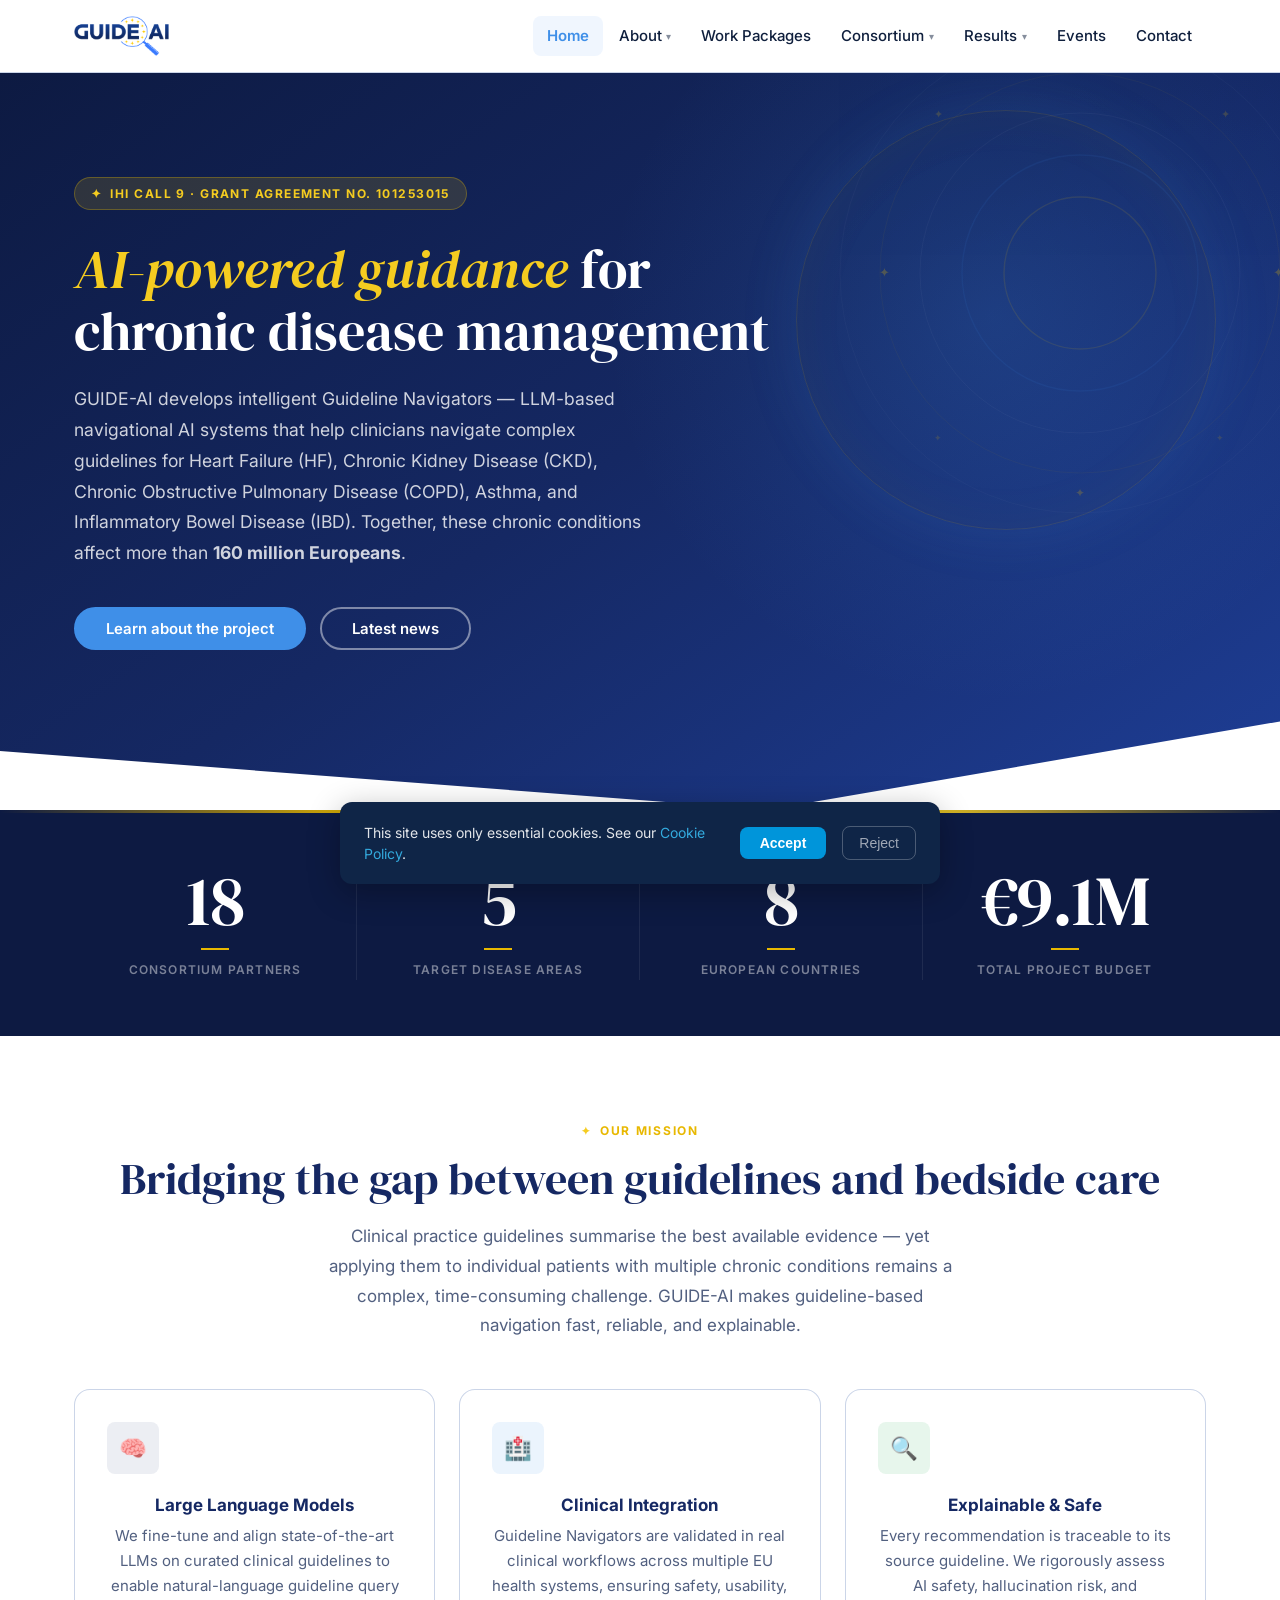
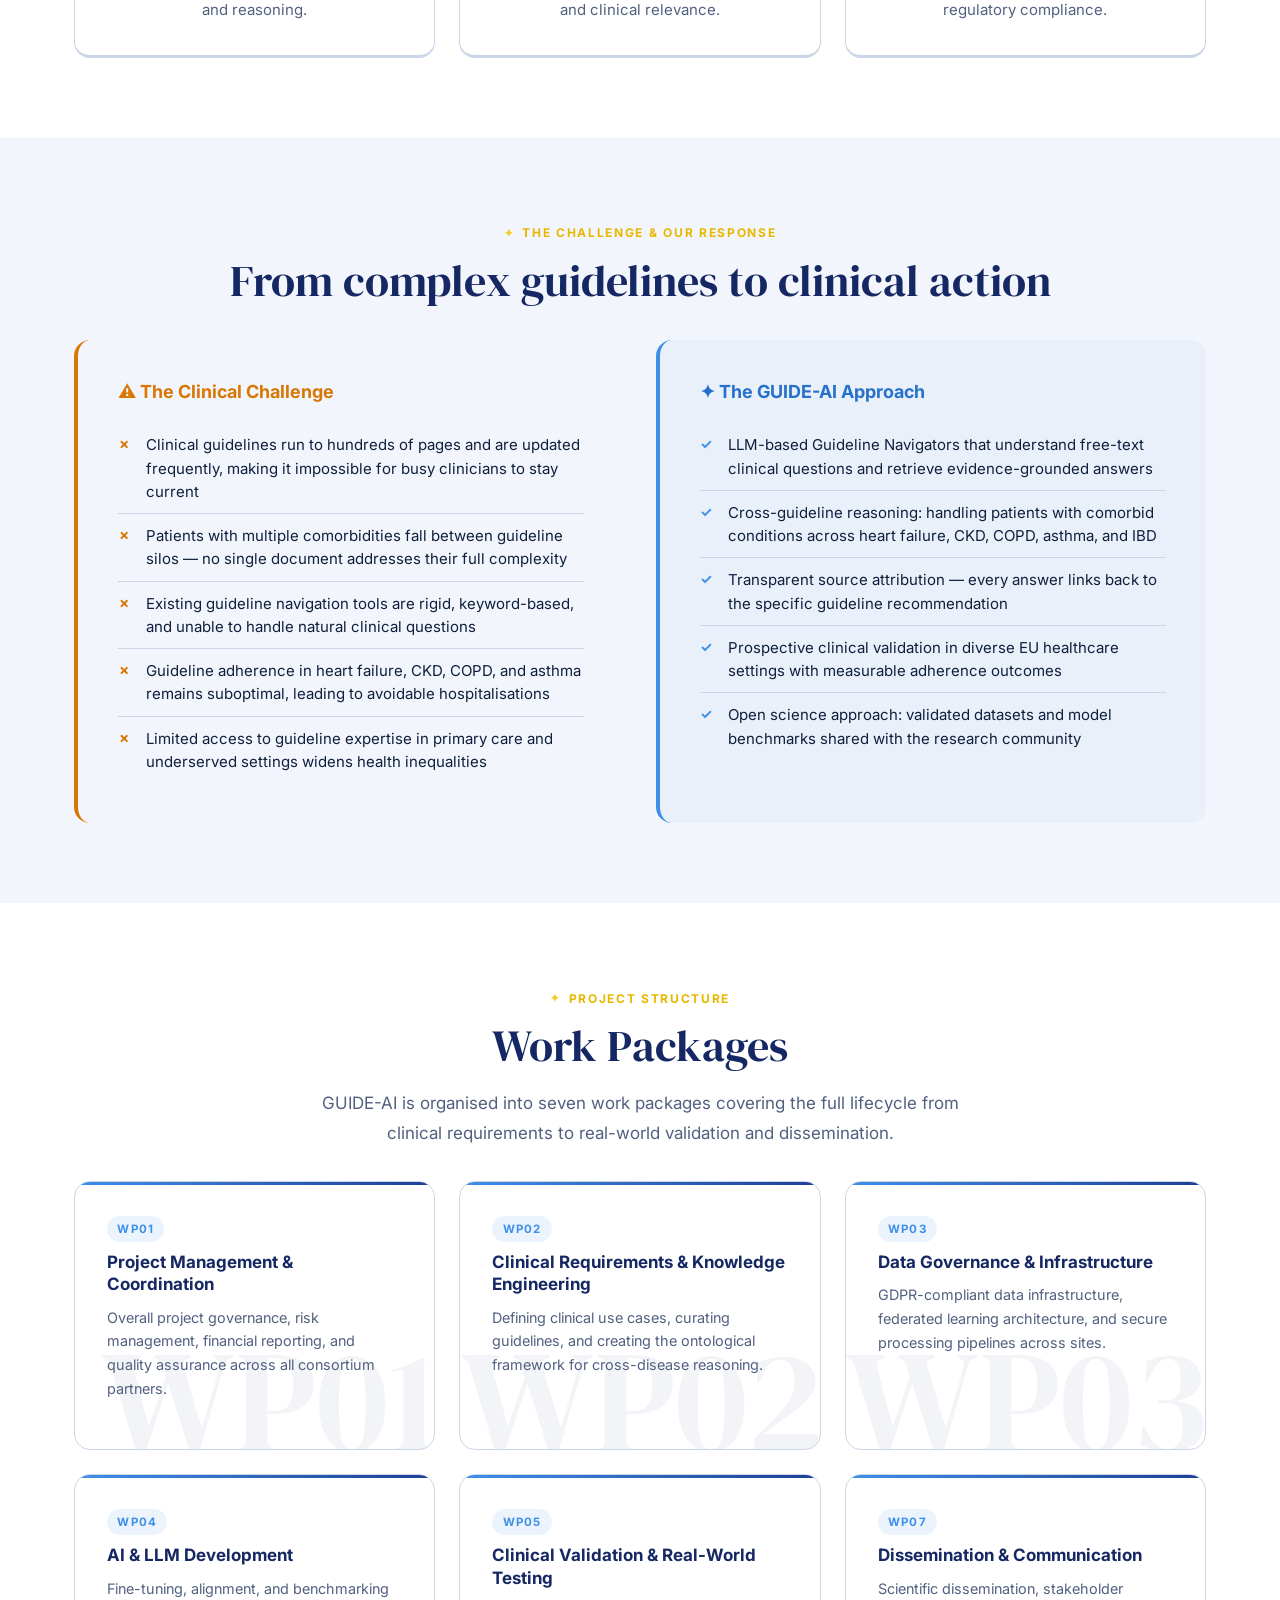
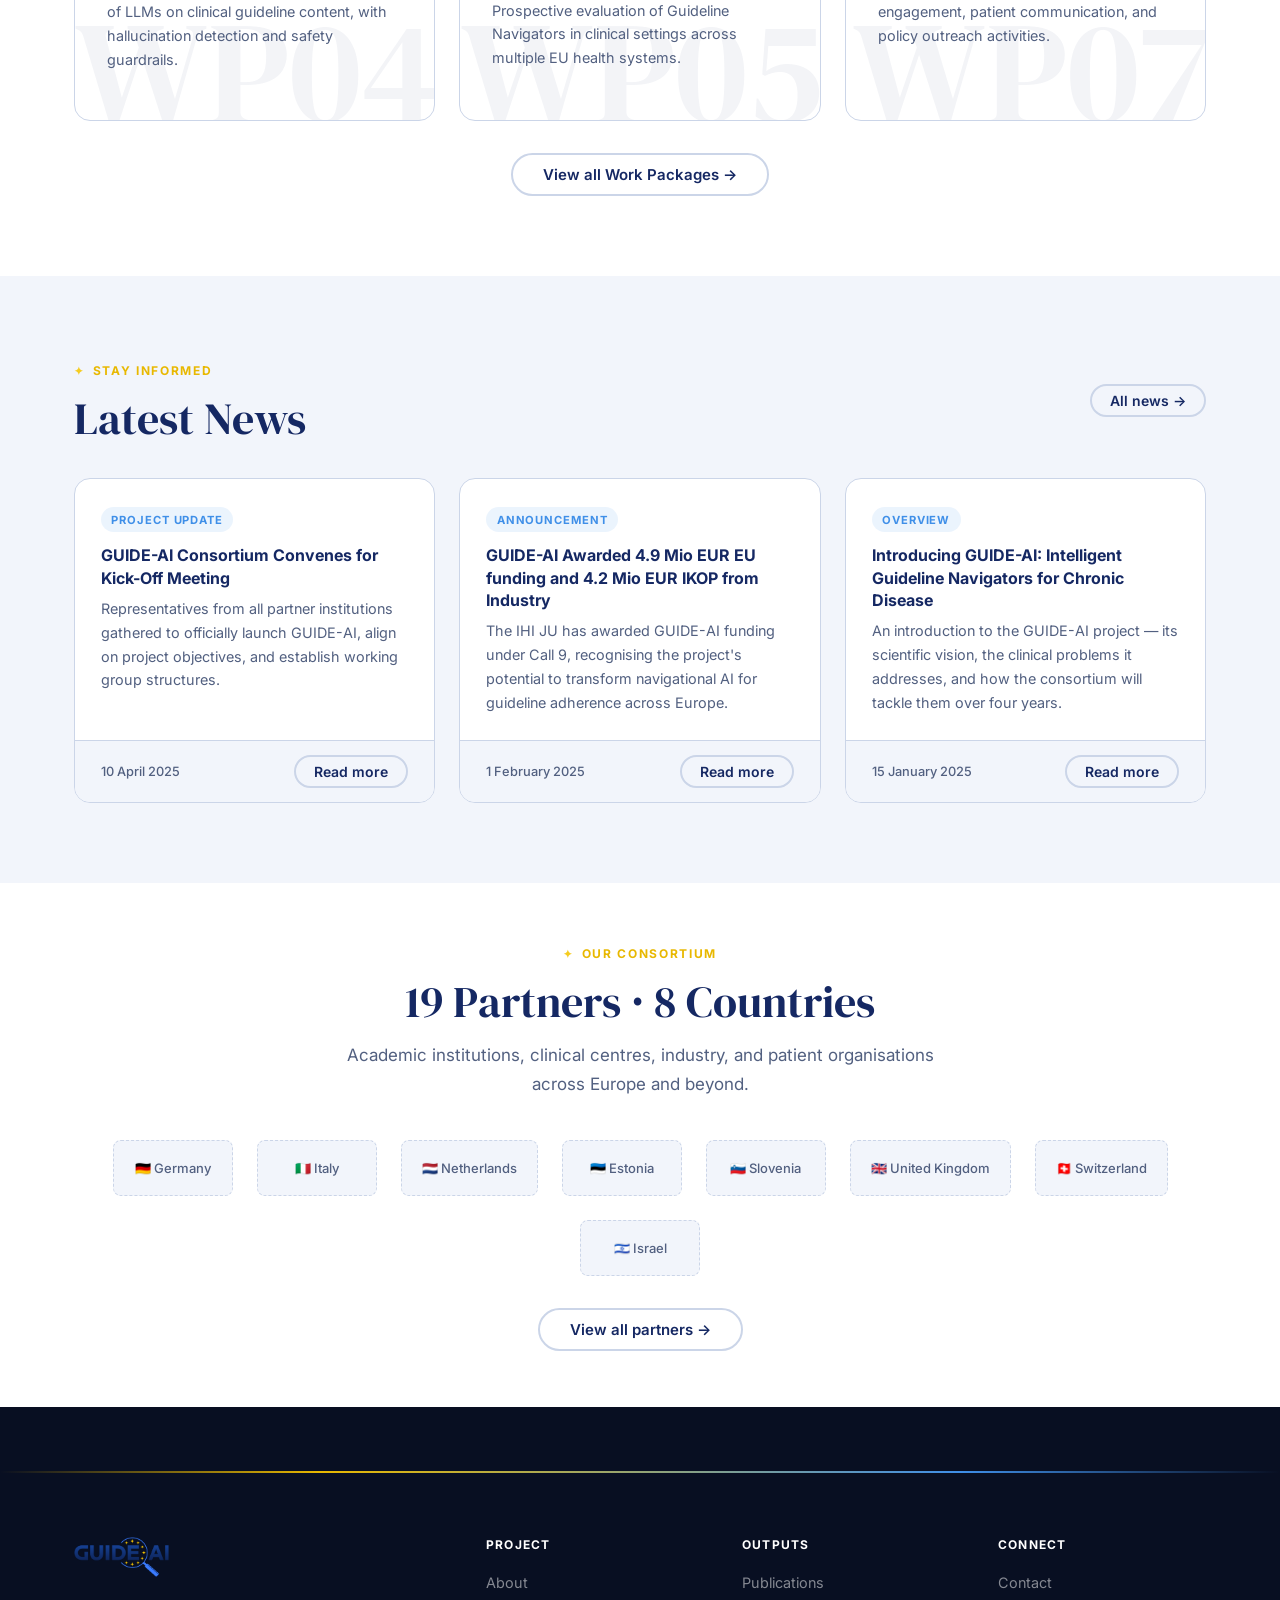
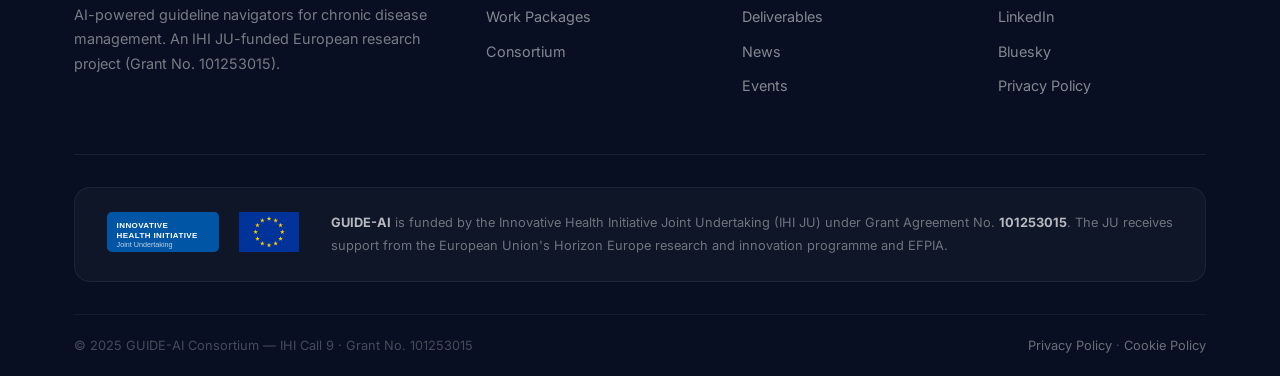
==== commit 9ffb3372: "Refactor content in index.html and work-packages.html for clarity and accuracy; update project leads" ====
--- a/index.html
+++ b/index.html
@@ -144,7 +144,7 @@
           <div class="card aos">
             <div class="card-icon card-icon-blue" aria-hidden="true">🧠</div>
             <h3>Large Language Models</h3>
-            <p>We fine-tune and align state-of-the-art LLMs on curated clinical guideline corpora to enable
+            <p>We fine-tune and align state-of-the-art LLMs on curated clinical guidelines to enable
               natural-language guideline query and reasoning.</p>
           </div>
           <div class="card aos aos-delay-1">
@@ -224,7 +224,7 @@
           <div class="wp-card aos aos-delay-1" data-wp="WP02">
             <span class="wp-number">WP02</span>
             <h3>Clinical Requirements &amp; Knowledge Engineering</h3>
-            <p>Defining clinical use cases, curating guideline corpora, and creating the ontological framework for
+            <p>Defining clinical use cases, curating guidelines, and creating the ontological framework for
               cross-disease reasoning.</p>
           </div>
           <div class="wp-card aos aos-delay-2" data-wp="WP03">
@@ -286,7 +286,7 @@
           <article class="news-card aos aos-delay-1">
             <div class="news-card-body">
               <span class="news-tag">Announcement</span>
-              <h3>GUIDE-AI Awarded €XX Million by the Innovative Health Initiative</h3>
+              <h3>GUIDE-AI Awarded 4.9 Mio EUR EU funding and 4.2 Mio EUR IKOP from Industry</h3>
               <p>The IHI JU has awarded GUIDE-AI funding under Call 9, recognising the project's potential to transform
                 navigational AI for guideline adherence across Europe.</p>
             </div>
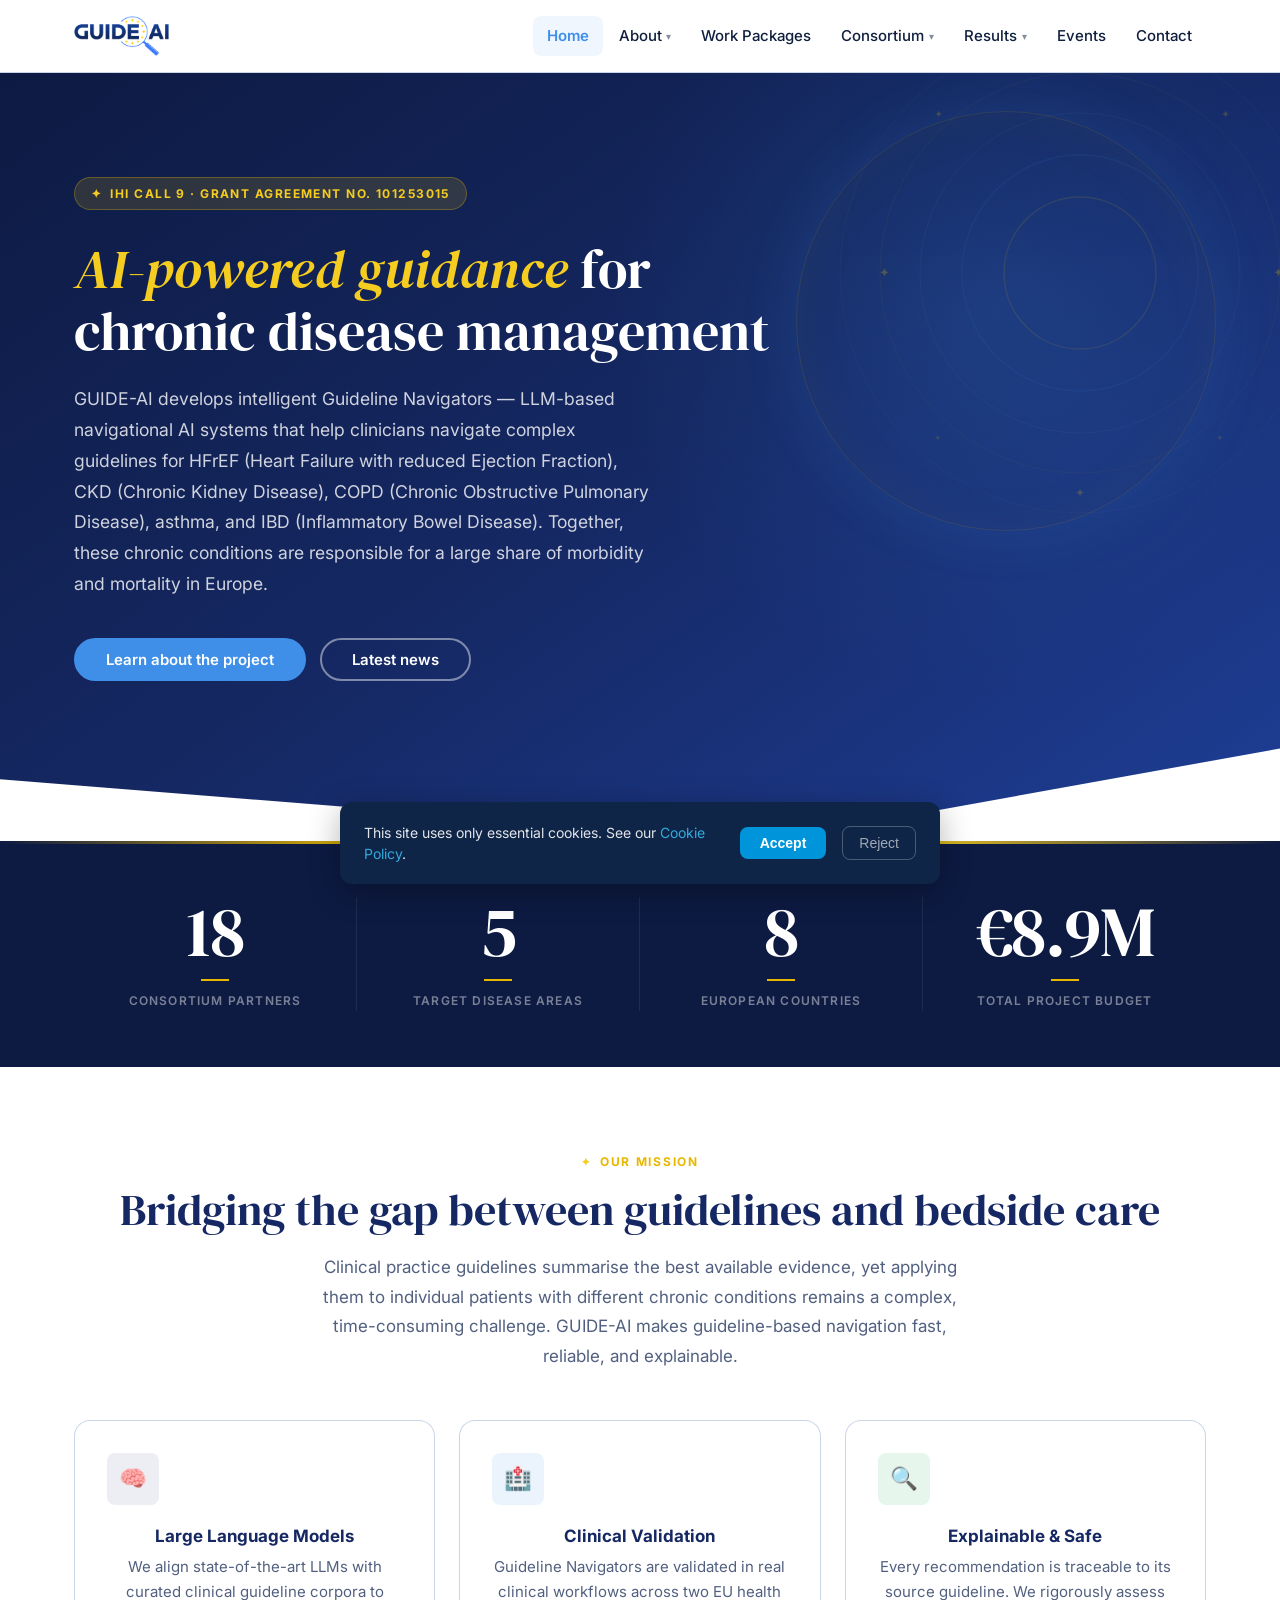
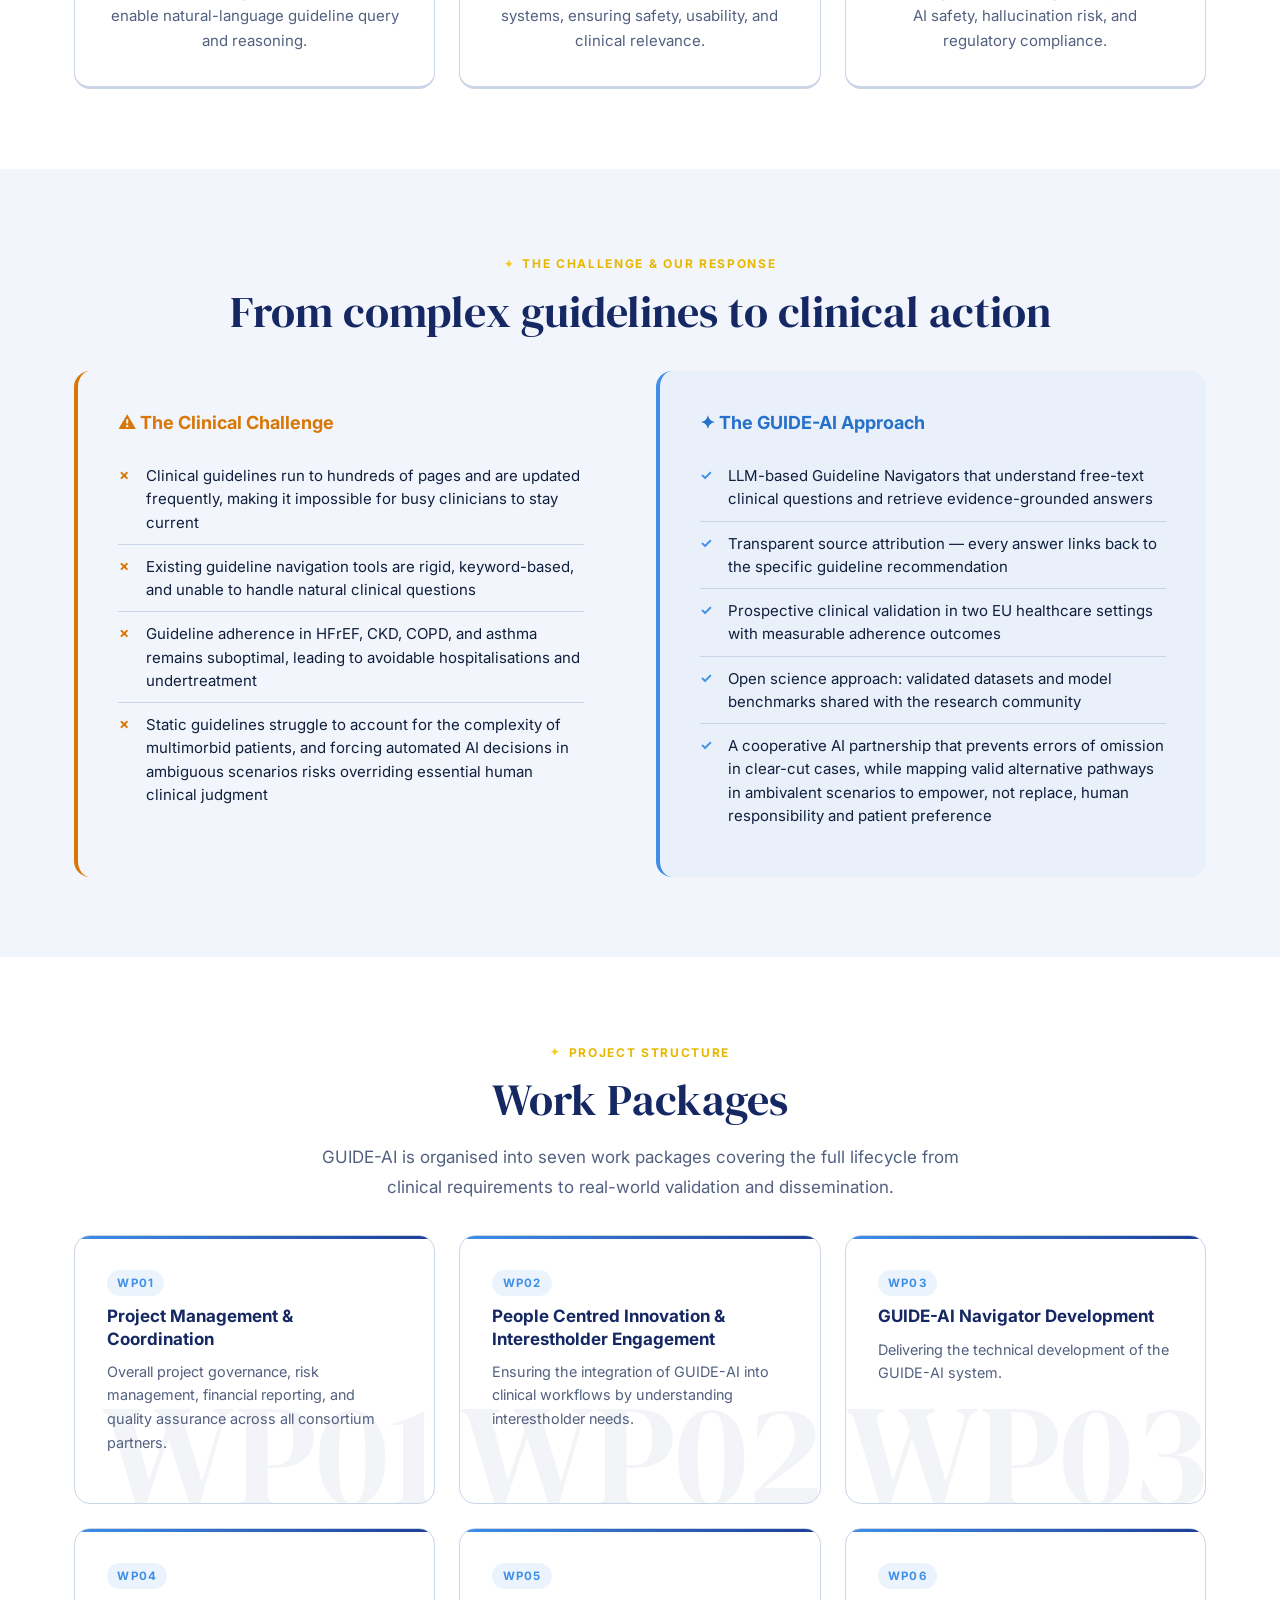
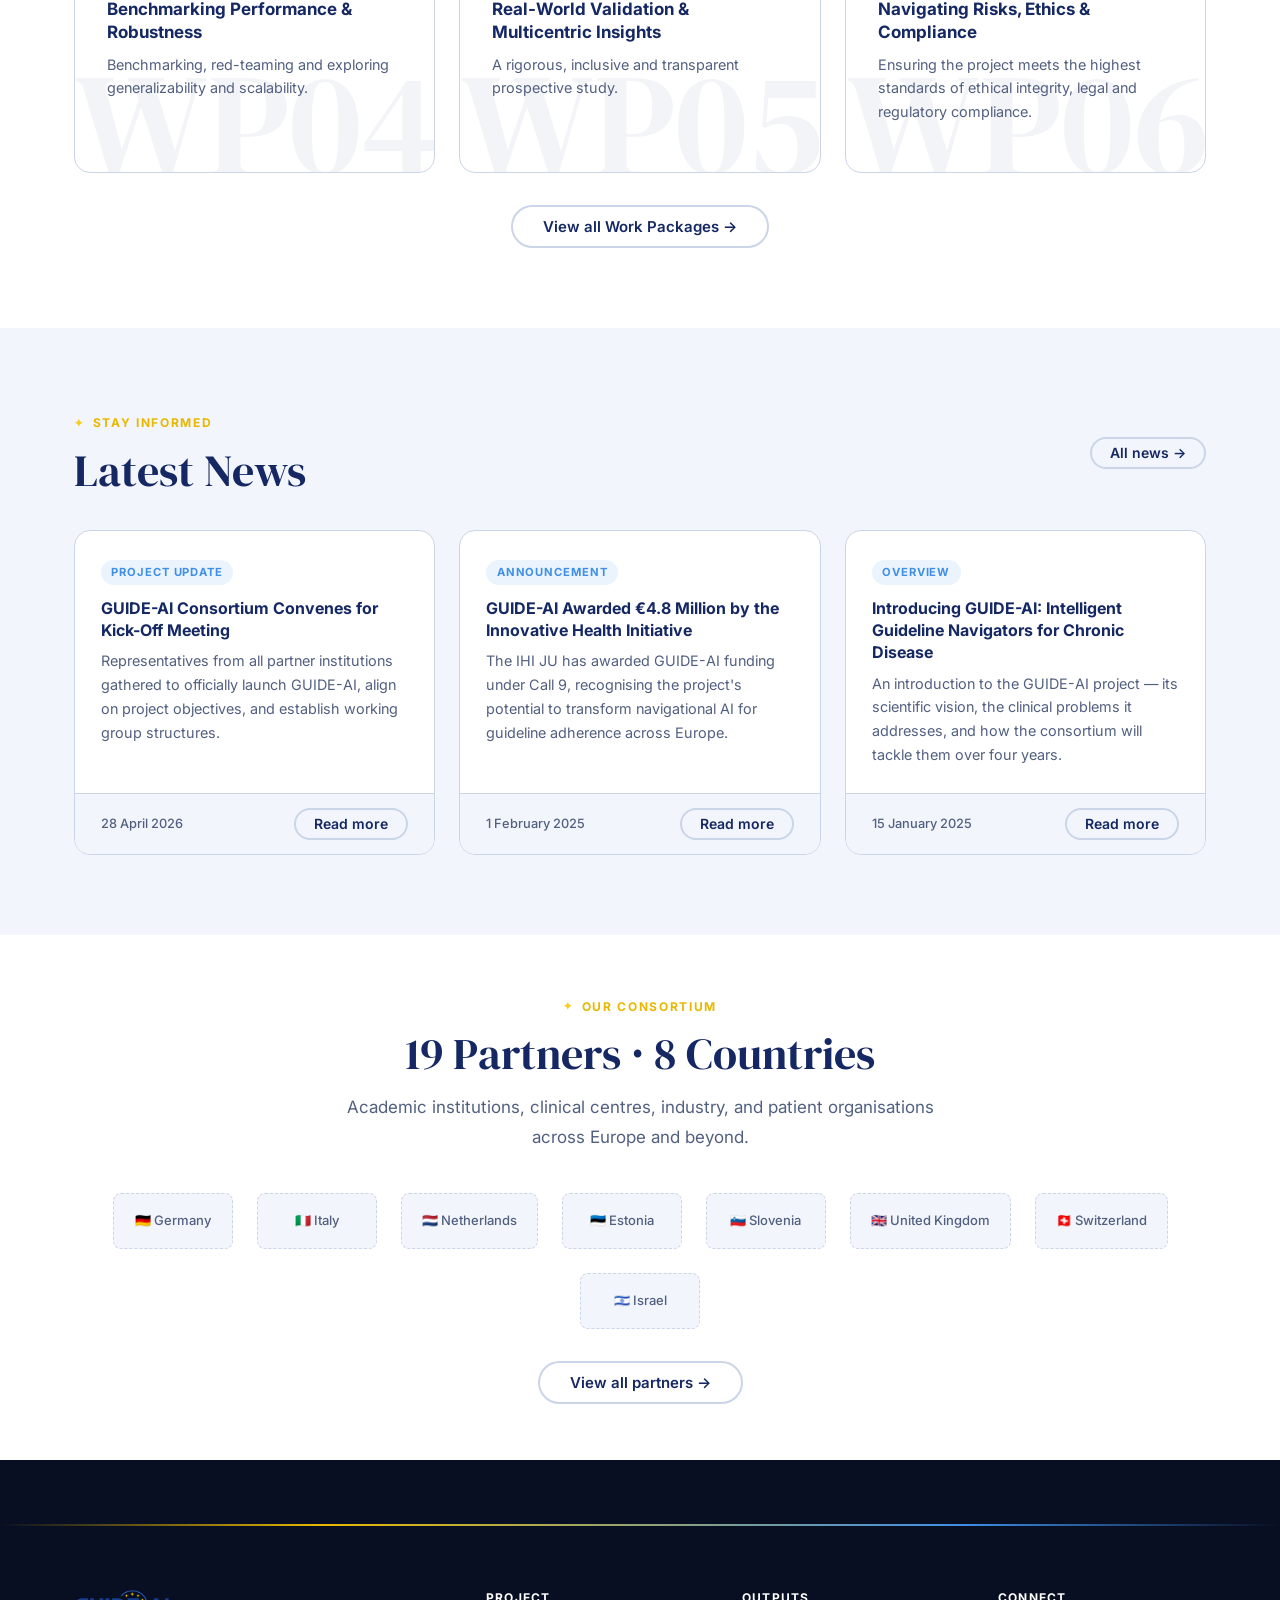
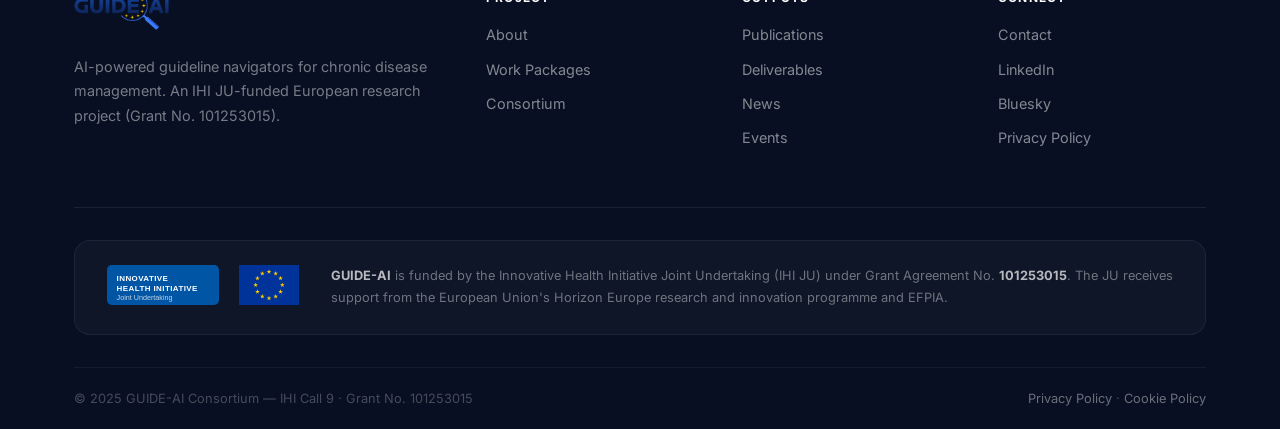
==== commit 7c1ead87: "edited text for home according to Charite's review" ====
--- a/index.html
+++ b/index.html
@@ -90,9 +90,10 @@
           </h1>
           <p class="hero-lead">
             GUIDE-AI develops intelligent Guideline Navigators — LLM-based navigational AI systems that
-            help clinicians navigate complex guidelines for Heart Failure (HF), Chronic Kidney Disease (CKD), Chronic
-            Obstructive Pulmonary Disease (COPD), Asthma, and Inflammatory Bowel Disease (IBD).
-            Together, these chronic conditions affect more than <strong>160 million Europeans</strong>.
+            help clinicians navigate complex guidelines for HFrEF (Heart Failure with reduced Ejection Fraction), CKD
+            (Chronic Kidney Disease), COPD (Chronic Obstructive Pulmonary Disease), asthma, and IBD (Inflammatory Bowel
+            Disease).
+            Together, these chronic conditions are responsible for a large share of morbidity and mortality in Europe.
           </p>
           <div class="hero-actions">
             <a href="about.html" class="btn btn-primary">Learn about the project</a>
@@ -136,21 +137,21 @@
         <span class="section-label">Our Mission</span>
         <h2 class="section-title" id="mission-heading">Bridging the gap between guidelines and bedside care</h2>
         <p class="section-subtitle" style="margin: 0 auto 3rem;">
-          Clinical practice guidelines summarise the best available evidence — yet applying them to individual patients
-          with multiple chronic conditions remains a complex, time-consuming challenge.
+          Clinical practice guidelines summarise the best available evidence, yet applying them to individual patients
+          with different chronic conditions remains a complex, time-consuming challenge.
           GUIDE-AI makes guideline-based navigation fast, reliable, and explainable.
         </p>
         <div class="grid-3">
           <div class="card aos">
             <div class="card-icon card-icon-blue" aria-hidden="true">🧠</div>
             <h3>Large Language Models</h3>
-            <p>We fine-tune and align state-of-the-art LLMs on curated clinical guidelines to enable
+            <p>We align state-of-the-art LLMs with curated clinical guideline corpora to enable
               natural-language guideline query and reasoning.</p>
           </div>
           <div class="card aos aos-delay-1">
             <div class="card-icon card-icon-teal" aria-hidden="true">🏥</div>
-            <h3>Clinical Integration</h3>
-            <p>Guideline Navigators are validated in real clinical workflows across multiple EU health systems, ensuring
+            <h3>Clinical Validation</h3>
+            <p>Guideline Navigators are validated in real clinical workflows across two EU health systems, ensuring
               safety, usability, and clinical relevance.</p>
           </div>
           <div class="card aos aos-delay-2">
@@ -176,14 +177,12 @@
             <ul>
               <li>Clinical guidelines run to hundreds of pages and are updated frequently, making it impossible for busy
                 clinicians to stay current</li>
-              <li>Patients with multiple comorbidities fall between guideline silos — no single document addresses their
-                full complexity</li>
               <li>Existing guideline navigation tools are rigid, keyword-based, and unable to handle natural clinical
                 questions</li>
-              <li>Guideline adherence in heart failure, CKD, COPD, and asthma remains suboptimal, leading to avoidable
-                hospitalisations</li>
-              <li>Limited access to guideline expertise in primary care and underserved settings widens health
-                inequalities</li>
+              <li>Guideline adherence in HFrEF, CKD, COPD, and asthma remains suboptimal, leading to avoidable
+                hospitalisations and undertreatment</li>
+              <li>Static guidelines struggle to account for the complexity of multimorbid patients, and forcing
+                automated AI decisions in ambiguous scenarios risks overriding essential human clinical judgment</li>
             </ul>
           </div>
           <div class="ps-block solution">
@@ -191,12 +190,13 @@
             <ul>
               <li>LLM-based Guideline Navigators that understand free-text clinical questions and retrieve
                 evidence-grounded answers</li>
-              <li>Cross-guideline reasoning: handling patients with comorbid conditions across heart failure, CKD, COPD,
-                asthma, and IBD</li>
               <li>Transparent source attribution — every answer links back to the specific guideline recommendation</li>
-              <li>Prospective clinical validation in diverse EU healthcare settings with measurable adherence outcomes
+              <li>Prospective clinical validation in two EU healthcare settings with measurable adherence outcomes
               </li>
               <li>Open science approach: validated datasets and model benchmarks shared with the research community</li>
+              <li>A cooperative AI partnership that prevents errors of omission in clear-cut cases, while mapping valid
+                alternative pathways in ambivalent scenarios to empower, not replace, human responsibility and patient
+                preference</li>
             </ul>
           </div>
         </div>
@@ -223,32 +223,29 @@
           </div>
           <div class="wp-card aos aos-delay-1" data-wp="WP02">
             <span class="wp-number">WP02</span>
-            <h3>Clinical Requirements &amp; Knowledge Engineering</h3>
-            <p>Defining clinical use cases, curating guidelines, and creating the ontological framework for
-              cross-disease reasoning.</p>
+            <h3>People Centred Innovation &amp; Interestholder Engagement</h3>
+            <p>Ensuring the integration of GUIDE-AI into clinical workflows by understanding interestholder needs.</p>
           </div>
           <div class="wp-card aos aos-delay-2" data-wp="WP03">
             <span class="wp-number">WP03</span>
-            <h3>Data Governance &amp; Infrastructure</h3>
-            <p>GDPR-compliant data infrastructure, federated learning architecture, and secure processing pipelines
-              across sites.</p>
+            <h3>GUIDE-AI Navigator Development</h3>
+            <p>Delivering the technical development of the GUIDE-AI system.</p>
           </div>
           <div class="wp-card aos" data-wp="WP04">
             <span class="wp-number">WP04</span>
-            <h3>AI &amp; LLM Development</h3>
-            <p>Fine-tuning, alignment, and benchmarking of LLMs on clinical guideline content, with hallucination
-              detection and safety guardrails.</p>
+            <h3>Benchmarking Performance &amp; Robustness</h3>
+            <p>Benchmarking, red-teaming and exploring generalizability and scalability.</p>
           </div>
           <div class="wp-card aos aos-delay-1" data-wp="WP05">
             <span class="wp-number">WP05</span>
-            <h3>Clinical Validation &amp; Real-World Testing</h3>
-            <p>Prospective evaluation of Guideline Navigators in clinical settings across multiple EU health systems.
+            <h3>Real-World Validation &amp; Multicentric Insights</h3>
+            <p>A rigorous, inclusive and transparent prospective study.
             </p>
           </div>
-          <div class="wp-card aos aos-delay-2" data-wp="WP07">
-            <span class="wp-number">WP07</span>
-            <h3>Dissemination &amp; Communication</h3>
-            <p>Scientific dissemination, stakeholder engagement, patient communication, and policy outreach activities.
+          <div class="wp-card aos aos-delay-2" data-wp="WP06">
+            <span class="wp-number">WP06</span>
+            <h3>Navigating Risks, Ethics &amp; Compliance</h3>
+            <p>Ensuring the project meets the highest standards of ethical integrity, legal and regulatory compliance.
             </p>
           </div>
         </div>
@@ -278,7 +275,7 @@
                 objectives, and establish working group structures.</p>
             </div>
             <div class="news-card-footer">
-              <time class="news-date" datetime="2025-04-10">10 April 2025</time>
+              <time class="news-date" datetime="2026-04-28">28 April 2026</time>
               <a href="results.html#news" class="btn btn-outline btn-sm">Read more</a>
             </div>
           </article>
@@ -286,7 +283,7 @@
           <article class="news-card aos aos-delay-1">
             <div class="news-card-body">
               <span class="news-tag">Announcement</span>
-              <h3>GUIDE-AI Awarded 4.9 Mio EUR EU funding and 4.2 Mio EUR IKOP from Industry</h3>
+              <h3>GUIDE-AI Awarded €4.8 Million by the Innovative Health Initiative</h3>
               <p>The IHI JU has awarded GUIDE-AI funding under Call 9, recognising the project's potential to transform
                 navigational AI for guideline adherence across Europe.</p>
             </div>
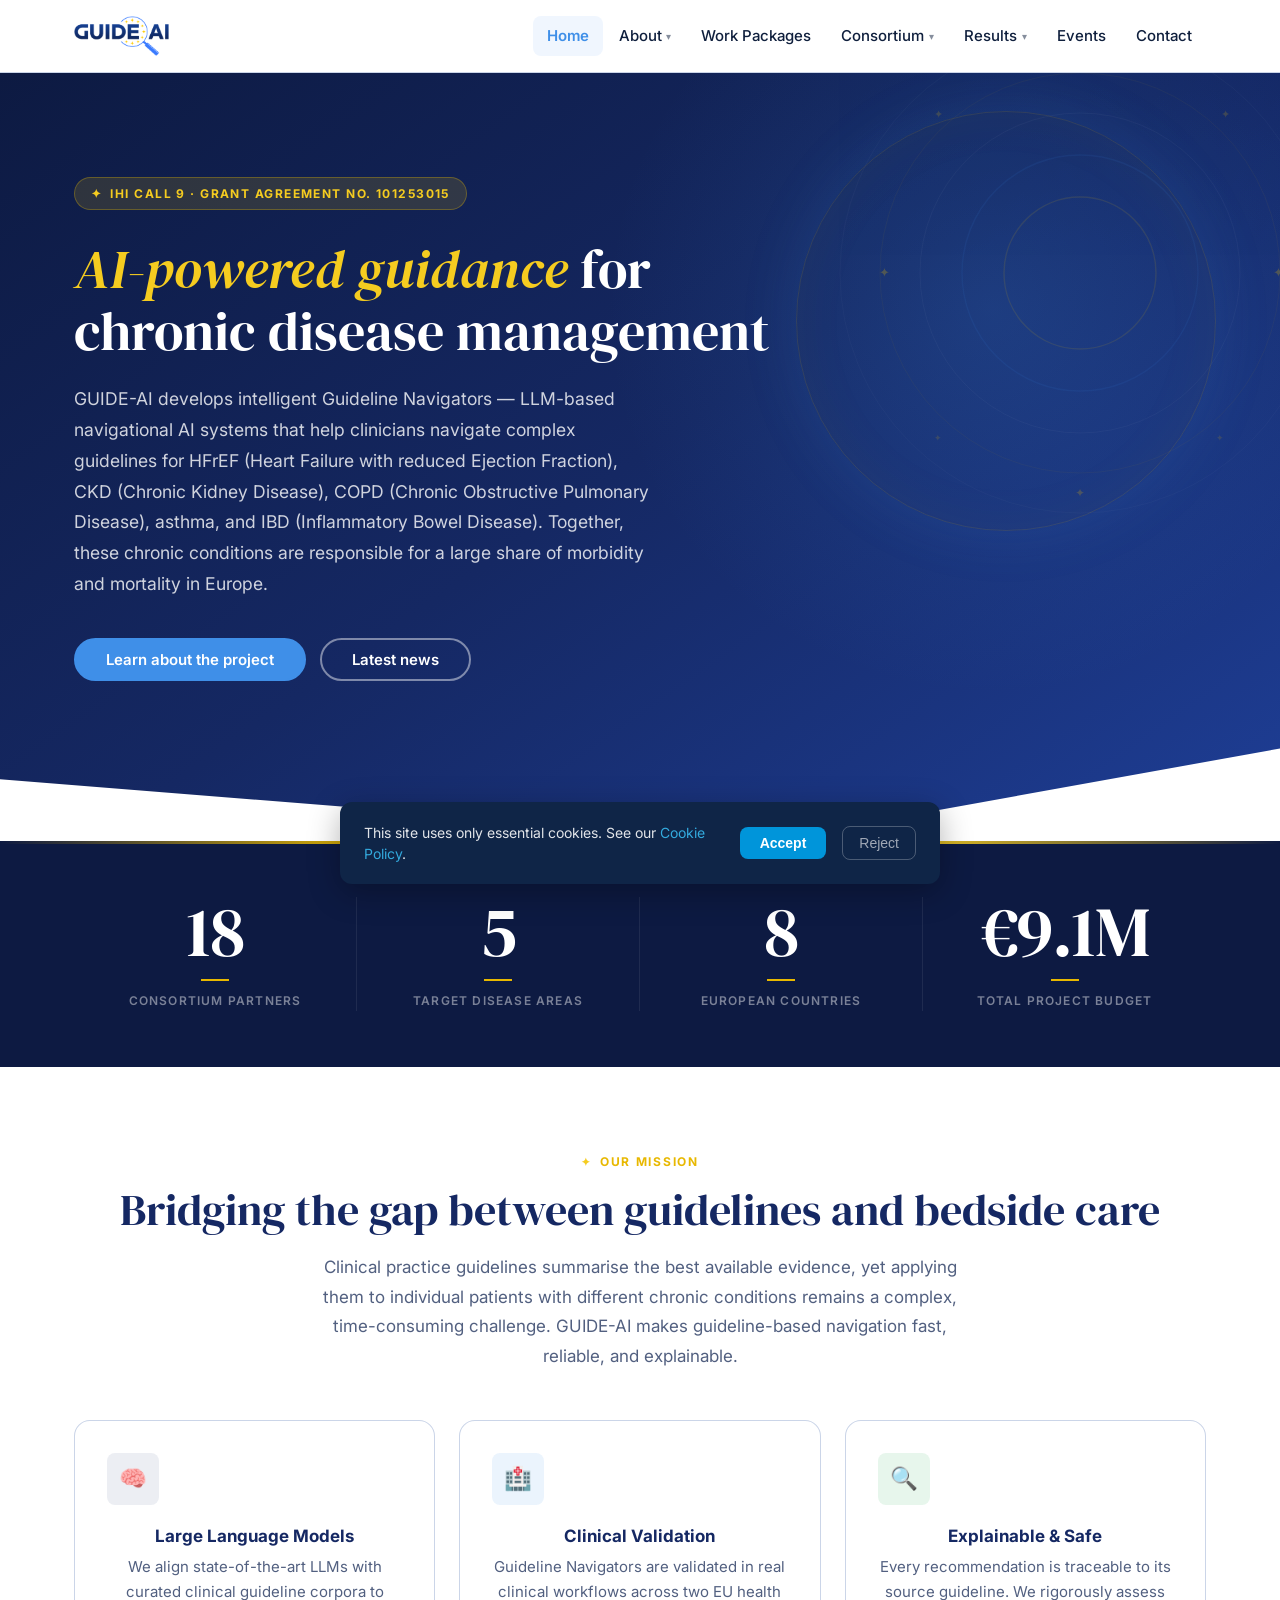
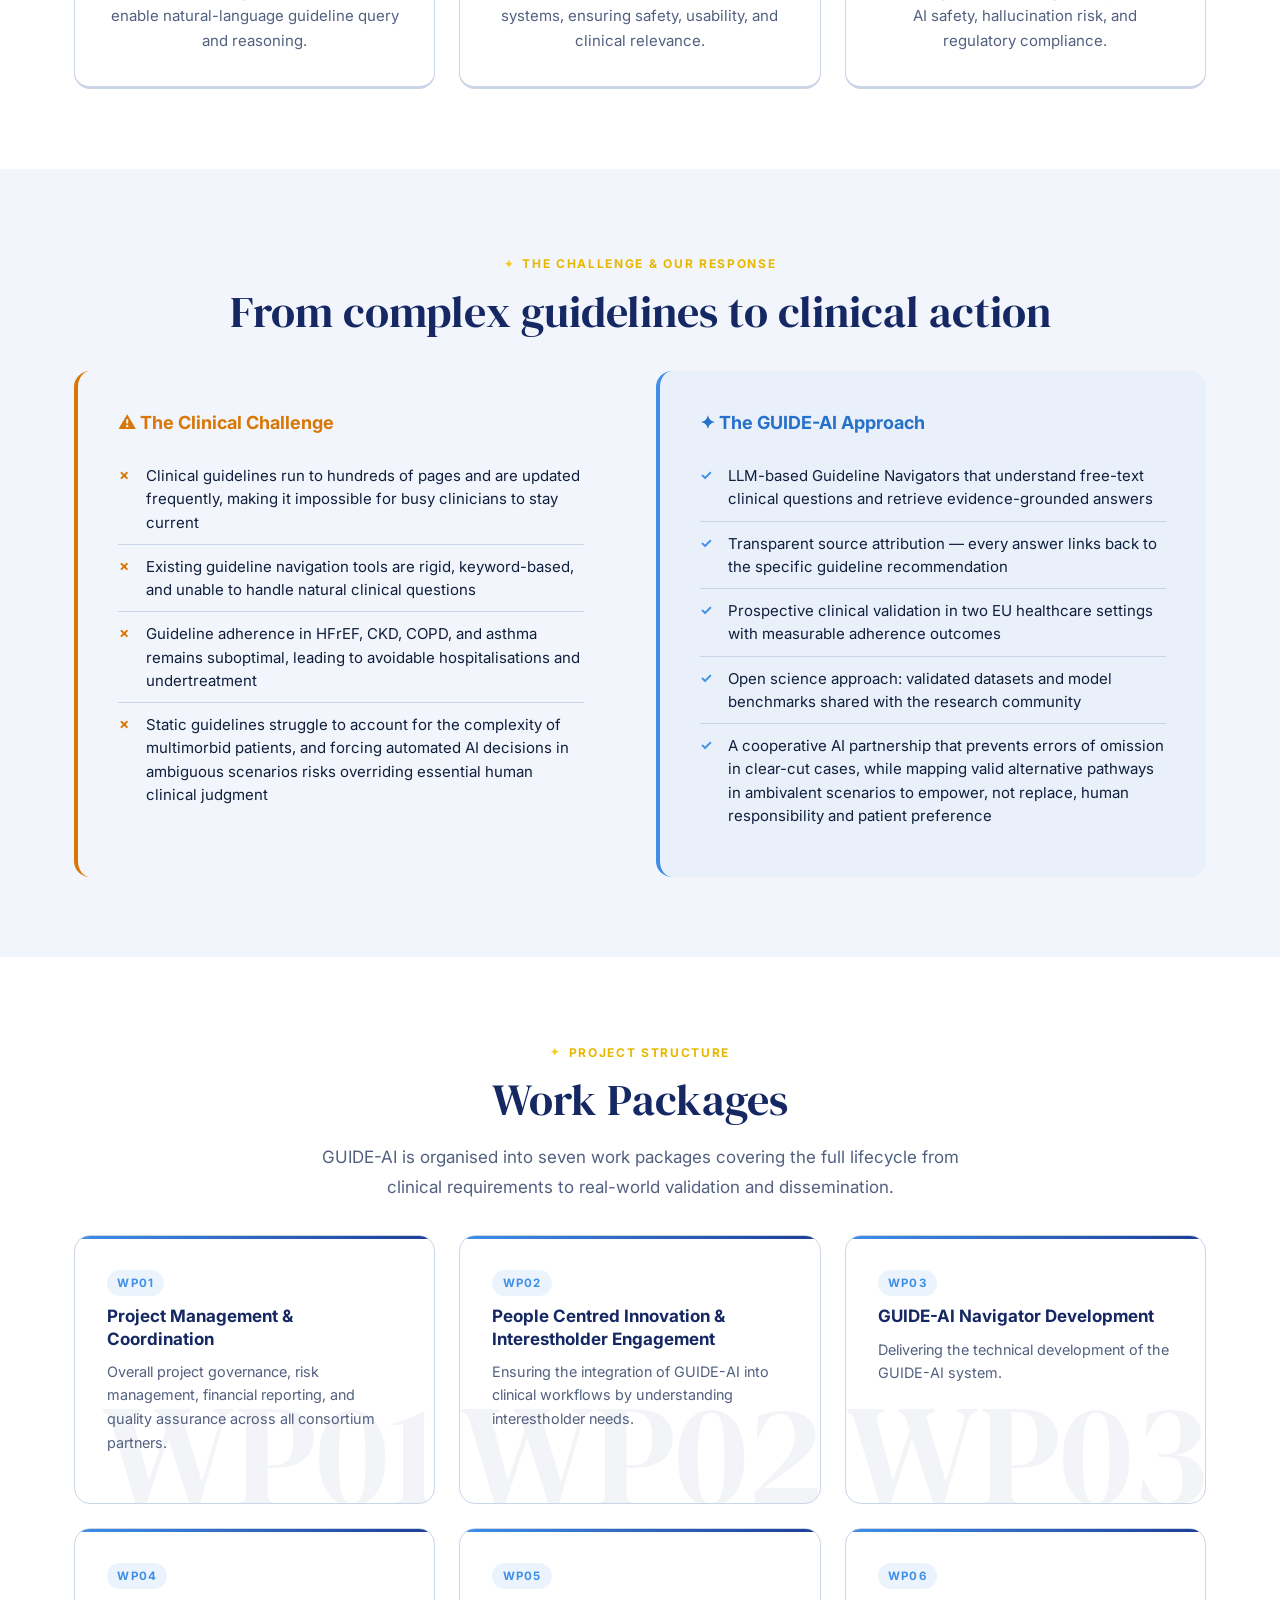
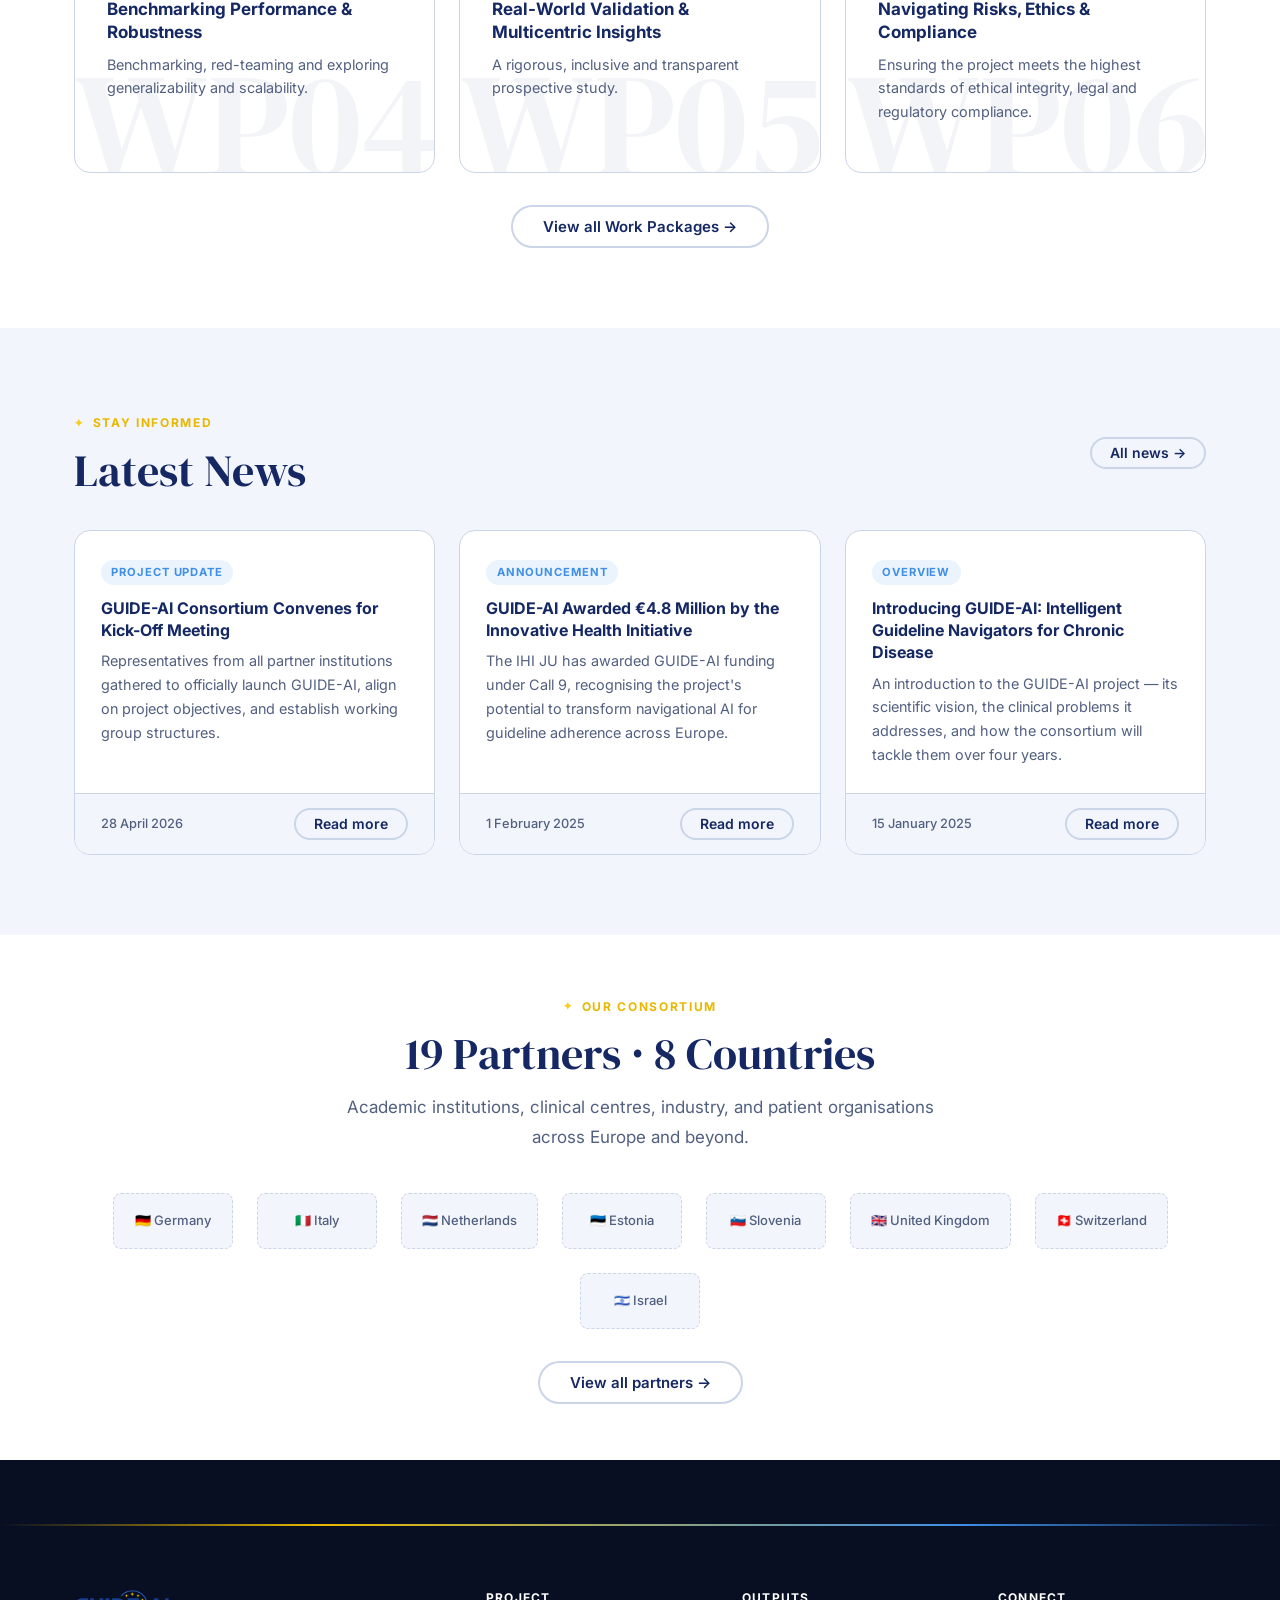
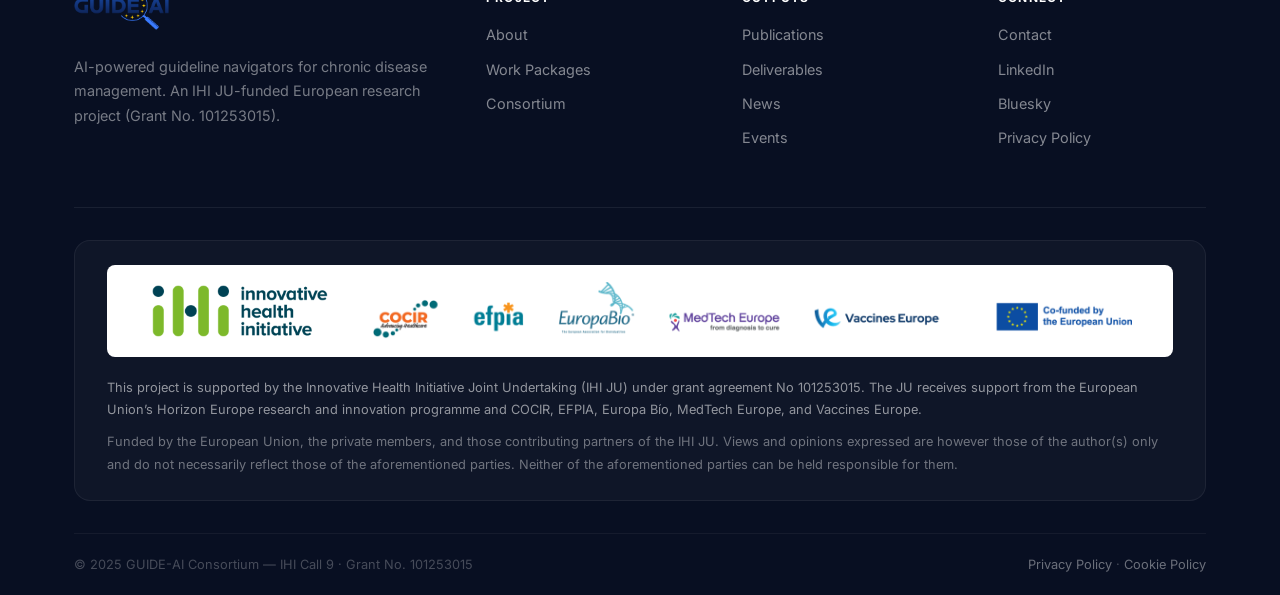
==== commit cc730817: "Update IHI funding acknowledgement, logos and disclaimer Apply IHI JU communication requirements acr" ====
--- a/index.html
+++ b/index.html
@@ -378,15 +378,16 @@
       <div class="container">
         <div class="footer-eu-inner">
           <div class="footer-eu-logos">
-            <img src="assets/images/ihi-logo.svg" alt="IHI Joint Undertaking" height="38">
-            <img src="assets/images/eu-flag.svg" alt="European Union" height="32">
-          </div>
-          <p class="footer-eu-text">
-            <strong>GUIDE-AI</strong> is funded by the Innovative Health Initiative Joint Undertaking (IHI JU) under
-            Grant Agreement No.&nbsp;<strong>101253015</strong>.
-            The JU receives support from the European Union's Horizon Europe research and innovation programme and
-            EFPIA.
-          </p>
+            <img class="footer-eu-ihi" src="assets/images/funding/ihi-logo.png" alt="Innovative Health Initiative (IHI) Joint Undertaking" width="553" height="180">
+            <picture>
+              <source media="(max-width: 768px)" srcset="assets/images/funding/ihi-partners-2-lines.png" width="1000" height="259">
+              <img class="footer-eu-partners" src="assets/images/funding/ihi-partners-1-line.png" alt="Logos of COCIR, EFPIA, EuropaBio, MedTech Europe and Vaccines Europe, and the EU emblem with the words Co-funded by the European Union" width="1600" height="120">
+            </picture>
+          </div>
+          <div class="footer-eu-text">
+            <p>This project is supported by the Innovative Health Initiative Joint Undertaking (IHI JU) under grant agreement No 101253015. The JU receives support from the European Union’s Horizon Europe research and innovation programme and COCIR, EFPIA, Europa Bío, MedTech Europe, and Vaccines Europe.</p>
+            <p class="footer-eu-disclaimer">Funded by the European Union, the private members, and those contributing partners of the IHI JU. Views and opinions expressed are however those of the author(s) only and do not necessarily reflect those of the aforementioned parties. Neither of the aforementioned parties can be held responsible for them.</p>
+          </div>
         </div>
       </div>
     </div>
--- a/css/style.css
+++ b/css/style.css
@@ -721,14 +721,23 @@
 
 .footer-eu-bar { padding: 2rem 0; }
 .footer-eu-inner {
-  display: flex; align-items: flex-start; gap: 2rem; flex-wrap: wrap;
+  display: flex; flex-direction: column; gap: 1.25rem;
   background: rgba(255,255,255,.03);
   border: 1px solid rgba(255,255,255,.06);
   border-radius: var(--radius-lg); padding: 1.5rem 2rem;
 }
-.footer-eu-logos { display: flex; gap: 1.25rem; align-items: center; flex-shrink: 0; }
-.footer-eu-logos img { height: 40px; width: auto; }
-.footer-eu-text { font-size: .8rem; color: rgba(255,255,255,.4); line-height: 1.75; flex: 1; min-width: 220px; }
+/* IHI-mandated logos: official artwork is dark-on-transparent, so it sits on a white panel */
+.footer-eu-logos {
+  display: flex; flex-wrap: wrap; align-items: center; justify-content: center;
+  gap: 1.25rem 2.5rem;
+  background: #fff; border-radius: var(--radius); padding: 1rem 1.5rem;
+}
+.footer-eu-logos picture { display: block; max-width: 100%; }
+.footer-eu-ihi { height: 60px; width: auto; }
+.footer-eu-partners { display: block; width: 760px; max-width: 100%; height: auto; }
+.footer-eu-text { font-size: .8rem; color: rgba(255,255,255,.55); line-height: 1.75; }
+.footer-eu-text p + p { margin-top: .6rem; }
+.footer-eu-disclaimer { color: rgba(255,255,255,.4); }
 .footer-eu-text strong { color: rgba(255,255,255,.7); }
 
 .footer-bottom {
@@ -816,7 +825,8 @@
   .grid-3       { grid-template-columns: 1fr; }
   .ps-grid      { grid-template-columns: 1fr; }
   .footer-top   { grid-template-columns: 1fr; gap: 2rem; }
-  .footer-eu-inner { flex-direction: column; }
+  .footer-eu-inner { padding: 1.25rem; }
+  .footer-eu-partners { width: 380px; }
   .footer-bottom { justify-content: center; text-align: center; }
   .event-card   { flex-direction: column; gap: 1rem; }
 
